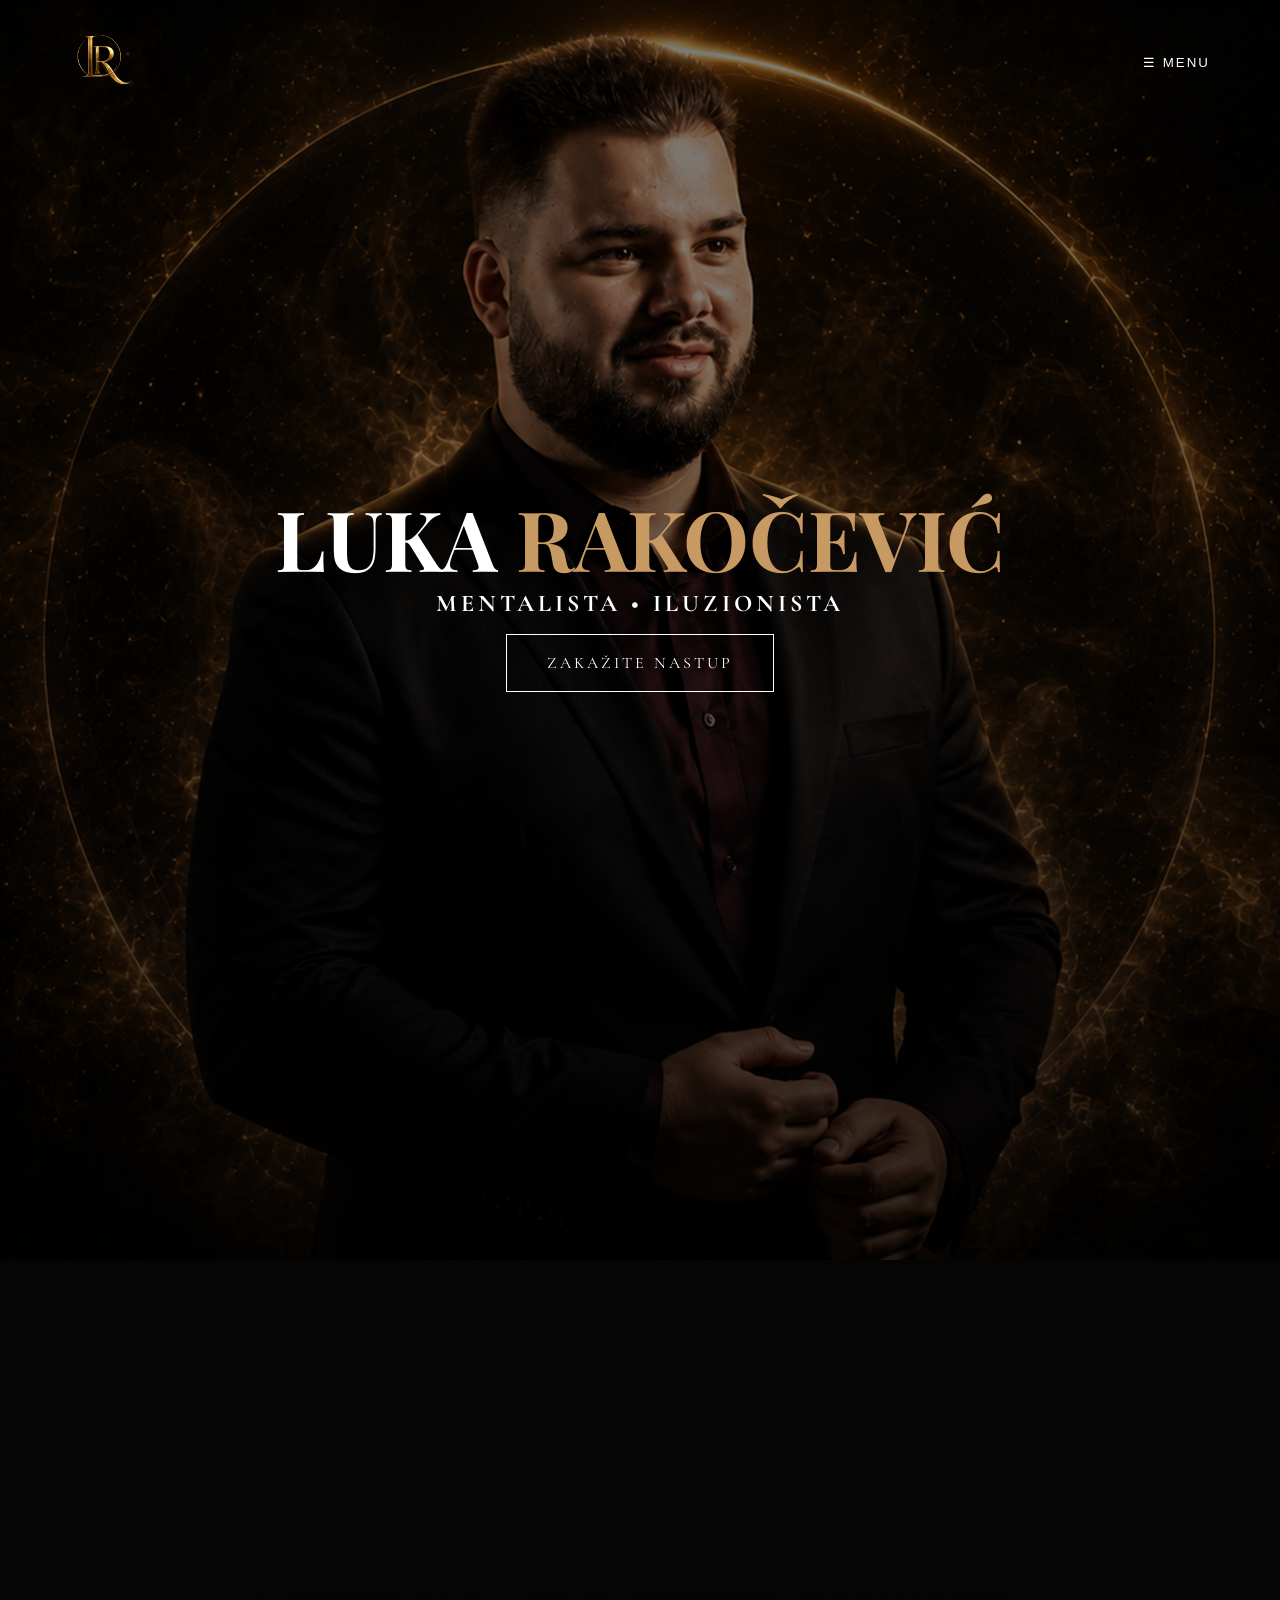
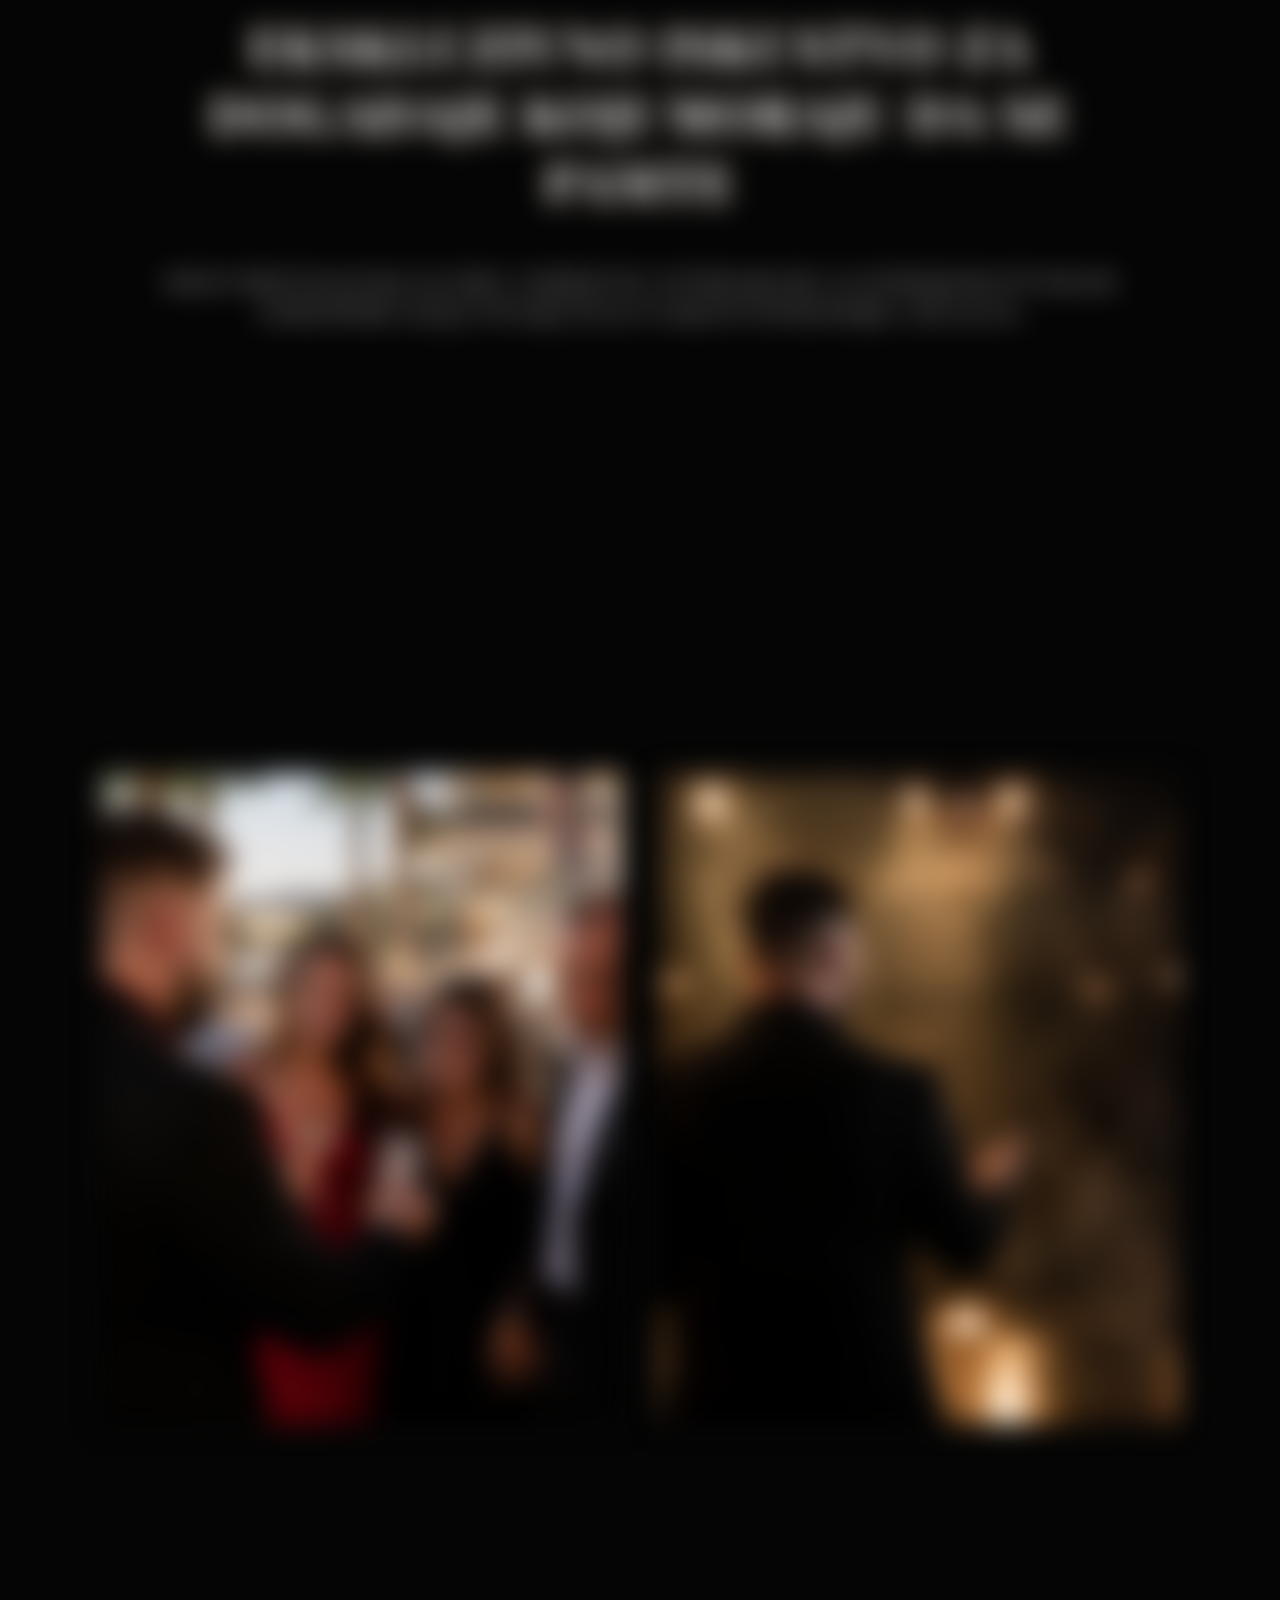
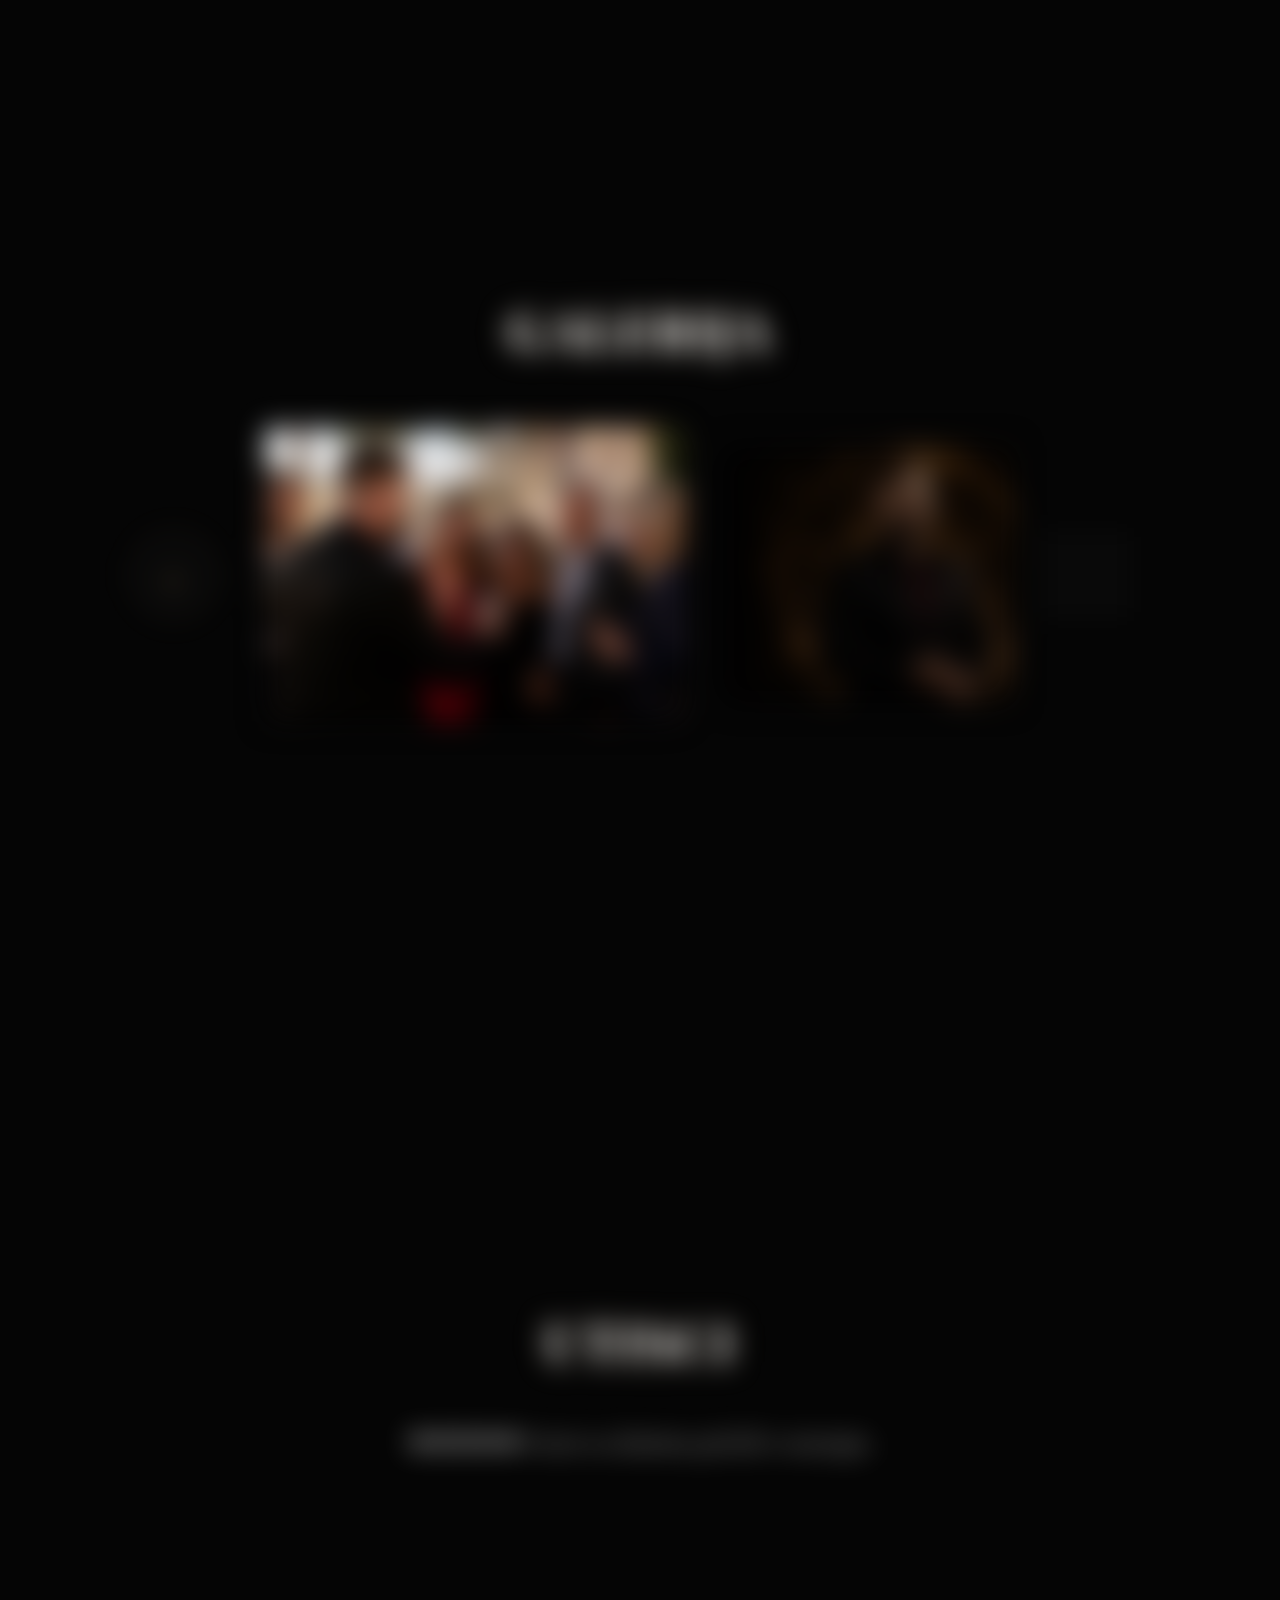
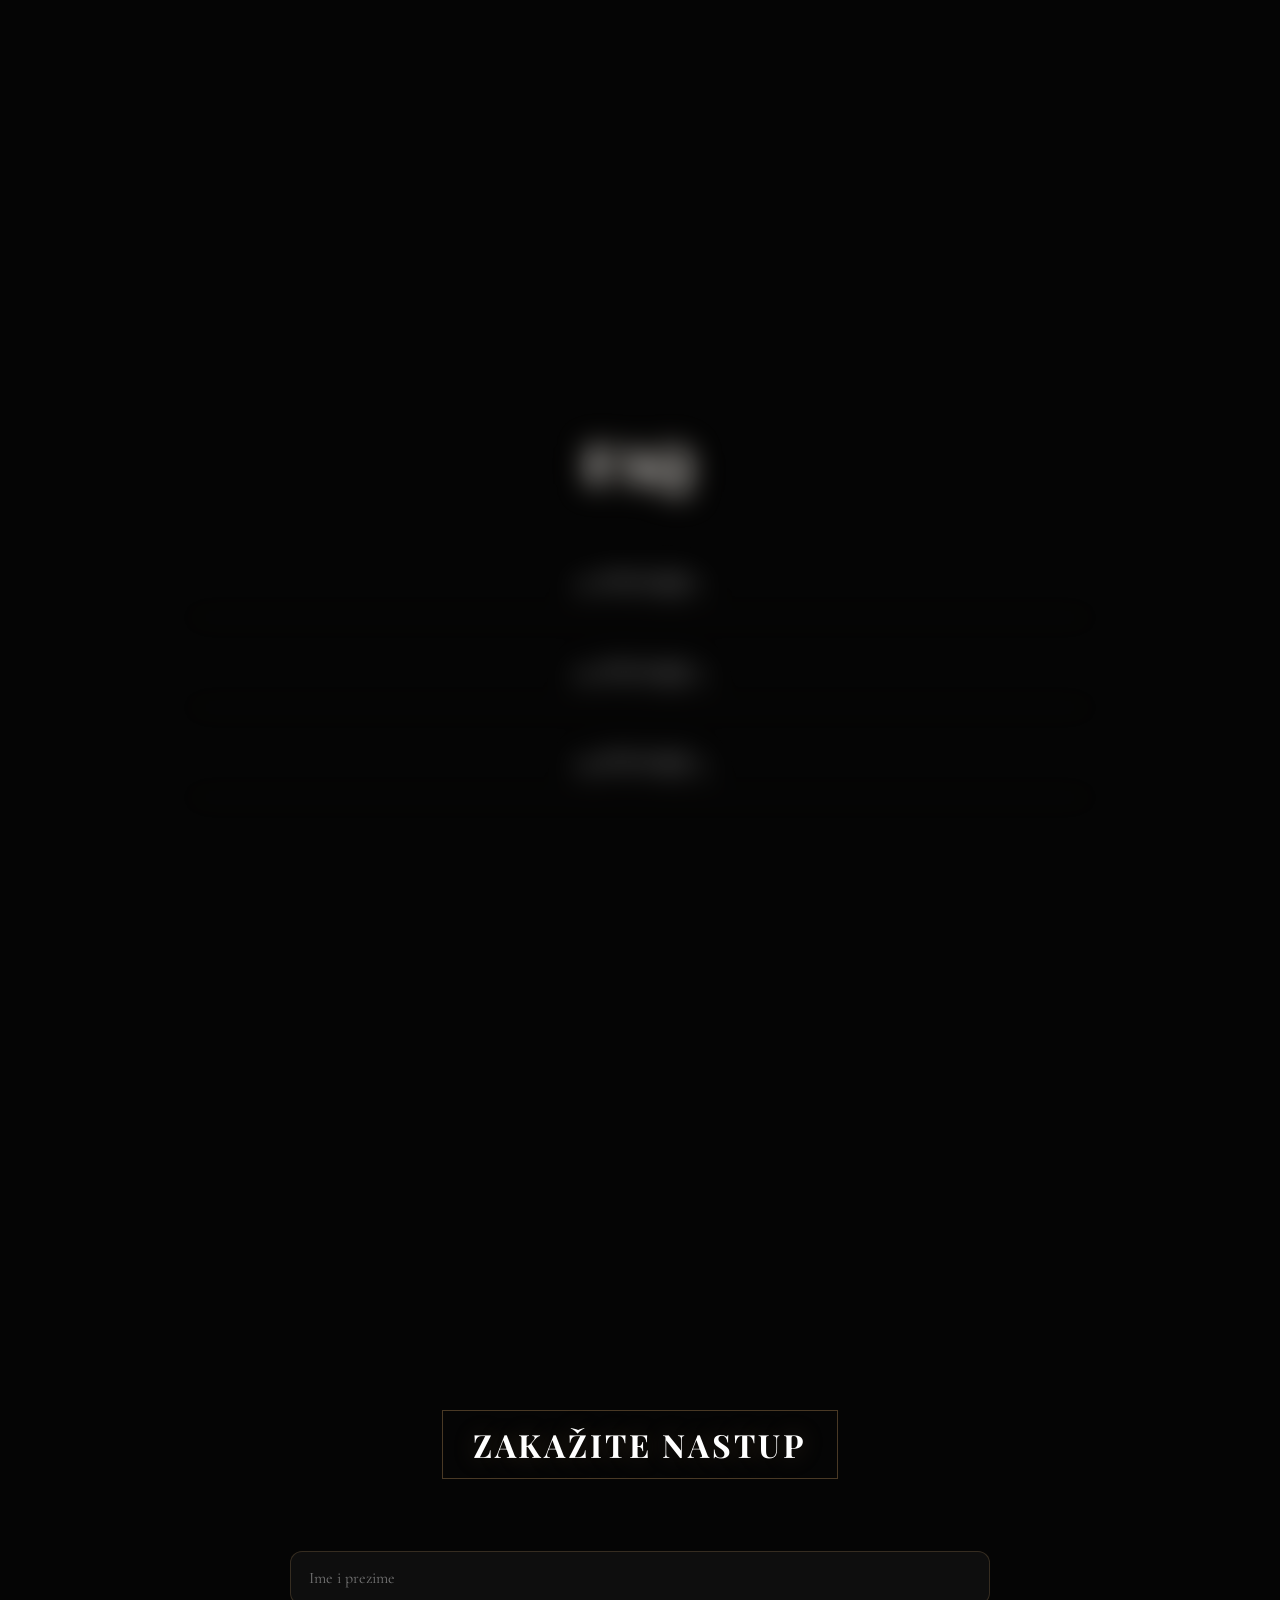
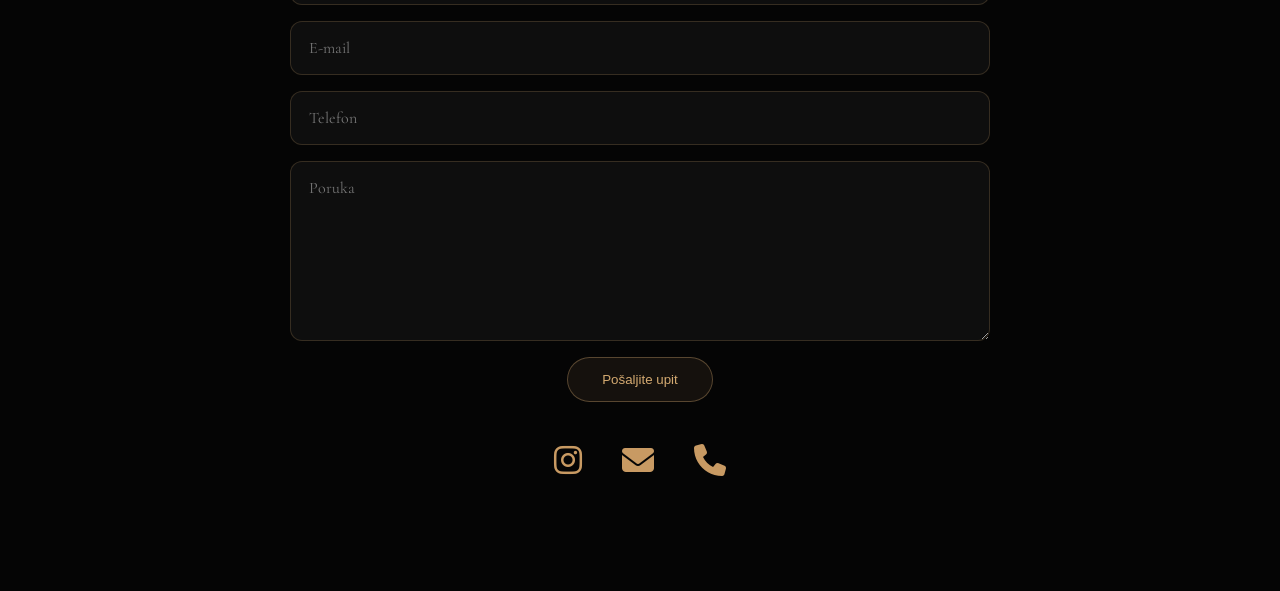
==== index.html @ 3b3e9d47 "Add files via upload" ====
<!DOCTYPE html><html lang="sr"><head><meta charset="UTF-8"><meta name="viewport" content="width=device-width,initial-scale=1">
<title>Luka Rakočević</title>
<link href="https://fonts.googleapis.com/css2?family=Playfair+Display:wght@500;700;800&family=Cormorant+Garamond:wght@400;500;600&display=swap" rel="stylesheet">
<link rel="stylesheet" href="https://cdnjs.cloudflare.com/ajax/libs/font-awesome/6.5.2/css/all.min.css">
<link rel="stylesheet" href="style.css"></head><body>
<div class="smoke-layer"></div><div class="cursor"></div><div id="progressBar"></div>
<header class="nav"><a class="logo" href="#hero"><img src="logo.png"></a><nav class="desktop"><a href="#hero">POČETNA</a><a href="#about">O MENI</a><a href="#formats">NASTUPI</a><a href="#gallery">GALERIJA</a><a href="#reviews">UTISCI</a><a href="#contact">KONTAKT</a></nav><button class="menu-toggle">☰ MENU</button></header><div class="menu-overlay"><a href="#hero">POČETNA</a><a href="#about">O MENI</a><a href="#formats">NASTUPI</a><a href="#gallery">GALERIJA</a><a href="#reviews">UTISCI</a><a href="#faq">FAQ</a><a href="#contact">KONTAKT</a></div>
<section class="hero" id="hero"><div class="overlay"></div><div class="hero-content"><h1>LUKA <span>RAKOČEVIĆ</span></h1><h2>MENTALISTA • ILUZIONISTA</h2><a class="cta" href="#contact">ZAKAŽITE NASTUP</a></div></section>
<section id="about" class="section reveal frame"><h3>EKSKLUZIVNO ISKUSTVO ZA DOGAĐAJE KOJI MORAJU DA SE PAMTE</h3><p>KROZ MENTALIZAM, ILUZIJU I DIREKTNU INTERAKCIJU SA PUBLIKOM STVARAM ATMOSFERU KOJA OSTAJE DUGO NAKON POSLEDNJEG APLAUZA.</p></section>
<section id="formats" class="formats">
<div class="flip-card reveal"><div class="flip-inner"><div class="front closeup"></div><div class="back">TEKST CLOSEUP</div></div></div>
<div class="flip-card reveal"><div class="flip-inner"><div class="front stage"></div><div class="back">TEKST STAGE</div></div></div>
</section>
<section id="gallery" class="section reveal frame"><h3>GALERIJA</h3>
<div class="gallery-shell">
<div class="gallery-arrow" id="galPrev">‹</div>
<div class="gallery-track">
<img src="gallery1.png">
<img src="gallery2.png">
<img src="gallery3.png">
</div>
<div class="gallery-arrow" id="galNext">›</div>
</div></section>
<div class="lightbox" id="lightbox"><img id="lightboxImg"></div><section id="reviews" class="section reveal frame"><h3>UTISCI</h3><div class="review">★★★★★ Gosti su danima pričali o nastupu.</div></section>
<section id="faq" class="section reveal"><h3>FAQ</h3><div class="faq-item"><div class="faq-q">01 PITANJE 1</div><div class="faq-a">ODGOVOR 1</div></div><div class="faq-item"><div class="faq-q">02 PITANJE 2</div><div class="faq-a">ODGOVOR 2</div></div><div class="faq-item"><div class="faq-q">03 PITANJE 3</div><div class="faq-a">ODGOVOR 3</div></div></section><footer id="contact" class="frame">
<h3>ZAKAŽITE NASTUP</h3>

<form class="booking-form" action="https://formsubmit.co/rakocevicl147@gmail.com" method="POST">
<input type="hidden" name="_subject" value="Novi upit sa sajta">
<input type="hidden" name="_captcha" value="false">

<input type="text" name="Ime" placeholder="Ime i prezime" required>
<input type="email" name="Email" placeholder="E-mail" required>
<input type="tel" name="Telefon" placeholder="Telefon">

<textarea name="Poruka" placeholder="Poruka" rows="6" required></textarea>

<button type="submit">Pošaljite upit</button>
</form>

<div class="socials">
<a target="_blank" href="https://www.instagram.com/rakocevic147/"><i class="fab fa-instagram"></i></a>
<a href="mailto:rakocevicl147@gmail.com?subject=Upit%20za%20nastup"><i class="fa-solid fa-envelope"></i></a>
<a id="phoneBtn"><i class="fa-solid fa-phone"></i></a>
</div>
<div id="phoneBox">+381 61 615 5594</div>
</footer>
<script src="script.js"></script></body></html>
---- style.css ----
:root{--bronze:#c89a63}*{box-sizing:border-box}html{scroll-behavior:smooth}body{margin:0;background:#050505;color:#fff;font-family:'Cormorant Garamond',serif;overflow-x:hidden}
.smoke-layer{position:fixed;inset:-10%;background:url(smoke.png) center/cover no-repeat;opacity:.22;z-index:-1;will-change:transform}
.cursor{width:18px;height:18px;border:1px solid var(--bronze);border-radius:50%;position:fixed;pointer-events:none;z-index:99999}
#progressBar{position:fixed;top:0;left:0;height:3px;width:0;background:linear-gradient(90deg,#c89a63,#fff)}
.nav{position:fixed;top:0;width:100%;padding:24px 5%;display:flex;justify-content:space-between;backdrop-filter:blur(14px)}
.logo img{height:72px}.desktop a{margin-left:32px;color:#fff;text-decoration:none}
.hero{height:100vh;background:url(hero.png) center/cover;display:flex;align-items:center;justify-content:center;text-align:center;position:relative}
.overlay{position:absolute;inset:0;background:linear-gradient(rgba(0,0,0,.4),rgba(0,0,0,.75))}
.hero-content{position:relative}.hero h1{font-family:'Playfair Display',serif;font-size:clamp(4rem,9vw,8rem)} .hero span{color:var(--bronze)}
.cta{display:inline-block;color:#fff;border:1px solid #fff;padding:18px 40px;text-decoration:none;letter-spacing:3px}.cta:hover{background:#fff;color:#000}
.frame{border:1px solid rgba(200,154,99,.25);margin:80px auto;max-width:1400px}
.section{padding:220px 10%;text-align:center} h3{font-family:'Playfair Display',serif;font-size:clamp(2rem,4vw,4rem);letter-spacing:3px} p,.review{font-size:1.6rem}
.formats{display:grid;grid-template-columns:1fr 1fr;gap:40px;padding:120px 8%}
.flip-card{height:650px;perspective:1500px}.flip-inner{position:relative;width:100%;height:100%;transition:transform 1s;transform-style:preserve-3d}.flip-card:hover .flip-inner{transform:rotateY(180deg)}
.front,.back{position:absolute;inset:0;backface-visibility:hidden}.closeup{background:url(closeup.png) center/cover}.stage{background:url(stage.png) center/cover}.back{display:flex;align-items:center;justify-content:center;background:#111;font-family:'Playfair Display';font-size:3rem;transform:rotateY(180deg)}
.socials{display:flex;justify-content:center;gap:40px}.socials a{font-size:2rem;color:var(--bronze);transition:.3s}.socials a:hover{color:#fff;transform:scale(1.15)}
.reveal{opacity:0;transform:translateY(140px);transition:2s cubic-bezier(.22,1,.36,1)}.visible{opacity:1;transform:none}
footer{text-align:center;padding:180px 20px}#phoneBox{display:none;margin-top:20px}
@media(max-width:900px){.formats{grid-template-columns:1fr}}

.nav{z-index:10000;position:fixed!important}
.desktop{display:flex!important;gap:28px;align-items:center}
.logo{display:block!important}
.smoke-layer{inset:-20%!important;height:160%!important;opacity:.28!important}
.flip-card:hover{transform:scale(1.03)}
.back{font-size:1.6rem!important;letter-spacing:2px}
footer h3{font-size:2rem!important;border:1px solid rgba(200,154,99,.35);display:inline-block;padding:12px 30px}
footer{padding:120px 20px 60px 20px!important}
.desktop a:hover{color:#c89a63}


/* V10 cinematic pass */
.cursor{display:none!important;}
body::before{
content:'';position:fixed;inset:0;pointer-events:none;z-index:-1;
background:radial-gradient(circle at 50% 20%, rgba(200,154,99,.10), transparent 40%);
}
.nav{
background:rgba(0,0,0,.15);
transition:.4s ease;
z-index:10000;
}
.nav:hover{background:rgba(0,0,0,.35);}
.desktop a{position:relative;letter-spacing:2px}
.desktop a:after{
content:'';position:absolute;left:50%;bottom:-6px;width:0;height:1px;
background:#c89a63;transition:.35s ease;transform:translateX(-50%);
}
.desktop a:hover:after{width:100%;}
.smoke-layer{
inset:-30%!important;
width:160%!important;
height:160%!important;
opacity:.14!important;
filter:blur(2px);
}
.hero{
overflow:hidden;
}
.hero:before{
content:'';
position:absolute;
inset:0;
background:radial-gradient(circle,transparent 30%,rgba(0,0,0,.35) 100%);
}
.hero-content{animation:floatHero 8s ease-in-out infinite;}
@keyframes floatHero{
50%{transform:translateY(-8px);}
}
.frame{
border:none!important;
}
.section{
padding:280px 10%!important;
}
h3{
text-shadow:0 0 25px rgba(200,154,99,.25);
}
.reveal{
filter:blur(18px);
}
.visible{
filter:blur(0);
}
.flip-card{
transition:.45s ease;
}
.flip-card:hover{
transform:scale(1.05);
}
.back{
font-size:1.4rem!important;
padding:40px;
text-align:center;
}
footer{
border-top:1px solid rgba(200,154,99,.18);
}

.nav{background:transparent!important}
.nav.scrolled{padding:12px 5%!important}
.nav.scrolled .logo img{height:58px!important}
.menu-toggle{background:none;border:0;color:#fff;cursor:pointer;letter-spacing:2px}
.desktop{display:none!important}
.menu-overlay{position:fixed;inset:0;background:rgba(0,0,0,.95);backdrop-filter:blur(10px);display:flex;flex-direction:column;justify-content:center;align-items:center;gap:24px;opacity:0;pointer-events:none;transition:.5s;z-index:9999}
.menu-overlay.open{opacity:1;pointer-events:auto}
.menu-overlay a{color:#fff;text-decoration:none;font-size:2rem}
.faq-item{max-width:900px;margin:20px auto;border-bottom:1px solid rgba(200,154,99,.2);padding:20px}
.faq-q{cursor:pointer;font-size:1.5rem}
.faq-a{max-height:0;overflow:hidden;transition:.4s ease;opacity:.7}
.faq-item.open .faq-a{max-height:120px;padding-top:15px}
footer{margin-top:120px;padding-bottom:20px!important}


/* Final Luxury Pass */
.hero{min-height:140vh!important}
.section{padding-top:220px!important;padding-bottom:220px!important}
.reveal{
opacity:0;
transform:translateY(70px) scale(.97);
filter:blur(14px);
transition:all 1.4s cubic-bezier(.22,1,.36,1);
}
.reveal.visible{
opacity:1;
transform:translateY(0) scale(1);
filter:blur(0);
}
.smoke-layer{
opacity:.18!important;
inset:-25%!important;
width:150%!important;
height:150%!important;
}
body::before{
content:'';
position:fixed;
inset:0;
pointer-events:none;
background:
radial-gradient(circle at 50% 20%, rgba(200,154,99,.08), transparent 40%),
radial-gradient(circle at 20% 70%, rgba(200,154,99,.05), transparent 35%);
z-index:-1;
}
.flip-card:hover{
transform:scale(1.06);
filter:drop-shadow(0 0 25px rgba(200,154,99,.22));
}
footer{
padding-top:140px!important;
padding-bottom:50px!important;
}


/* Hero refinement pass */
.hero-content{
display:flex;
flex-direction:column;
align-items:center;
justify-content:center;
text-align:center;
transform:translateY(-4vh);
}
.hero-content h1{
font-size:clamp(3.2rem,7vw,5.2rem)!important;
margin:0!important;
line-height:1.0!important;
}
.hero-content h2{
margin:10px 0 0 0!important;
letter-spacing:4px!important;
}
.hero-content .cta{
margin-top:16px!important;
}


/* FINAL POLISH */
.logo img{transition:transform .35s ease,height .35s ease}
.logo:hover img{transform:scale(1.08)}
.hero-content{animation:floatHero 12s ease-in-out infinite!important}
@keyframes floatHero{50%{transform:translateY(-4px)}}

#gallery.frame{max-width:100%!important;border:none!important;padding:0 2vw}
.gallery-shell{display:flex;align-items:center;gap:20px}
.gallery-track{display:flex;gap:24px;overflow-x:auto;scroll-behavior:smooth;scrollbar-width:none}
.gallery-track::-webkit-scrollbar{display:none}
.gallery-track img{
width:34vw;height:24vw;object-fit:cover;border-radius:14px;
transition:.4s ease;cursor:pointer;
}
.gallery-track img:hover{transform:scale(1.03)}
.gallery-arrow{
background:rgba(255,255,255,.04);
border:1px solid rgba(200,154,99,.35);
color:#c89a63;font-size:42px;padding:12px 18px;border-radius:999px;
cursor:pointer;transition:.3s ease;
}
.gallery-arrow:hover{transform:scale(1.08);color:#fff;box-shadow:0 0 25px rgba(200,154,99,.35)}
.lightbox{position:fixed;inset:0;background:rgba(0,0,0,.92);display:none;align-items:center;justify-content:center;z-index:20000}
.lightbox.open{display:flex}
.lightbox img{max-width:90vw;max-height:90vh}
footer{padding:220px 20px 20px!important}

/* FINAL ELEGANT PASS */
.nav{
background:transparent!important;
backdrop-filter:none!important;
transition:all .35s ease;
}
.nav.scrolled{
padding:12px 5%!important;
background:transparent!important;
}
.logo img{
transition:transform .35s ease,height .35s ease;
}
.logo:hover img{
transform:scale(1.06);
}
.hero-content{
animation:heroFloat 8s ease-in-out infinite;
}
@keyframes heroFloat{
50%{transform:translateY(-3px);}
}

.gallery-nav{
width:88px;height:88px;
border:1px solid rgba(255,255,255,.18);
border-radius:50%;
background:rgba(255,255,255,.03);
backdrop-filter:blur(4px);
display:flex;align-items:center;justify-content:center;
font-size:54px;
color:#d5aa73;
transition:.35s ease;
}
.gallery-nav:hover{
transform:scale(1.08);
border-color:rgba(213,170,115,.65);
box-shadow:0 0 30px rgba(213,170,115,.25);
}

footer{
padding-top:260px!important;
padding-bottom:30px!important;
}


/* GALLERY LUXURY FINAL */
.gallery-shell{
display:grid!important;
grid-template-columns:110px 1fr 110px;
align-items:center;
width:100%;
max-width:100%;
gap:18px;
}
.gallery-track{
overflow:hidden!important;
display:flex;
align-items:center;
}
.gallery-track img{
width:32vw!important;
min-width:32vw!important;
height:22vw!important;
border-radius:18px;
opacity:.82;
transform:scale(.92);
transition:all .45s ease;
}
.gallery-track img:hover{
opacity:1;
transform:scale(.96);
}
.gallery-arrow{
width:92px;
height:92px;
padding:0!important;
display:flex;
align-items:center;
justify-content:center;
border-radius:50%;
font-size:58px!important;
font-weight:200;
background:rgba(255,255,255,.02)!important;
border:1px solid rgba(220,180,120,.28)!important;
backdrop-filter:blur(8px);
box-shadow:inset 0 0 20px rgba(255,255,255,.02);
}
.gallery-arrow:hover{
transform:scale(1.06)!important;
border-color:rgba(220,180,120,.7)!important;
box-shadow:0 0 40px rgba(220,180,120,.22)!important;
}


/* Gallery final tuning */
.gallery-arrow,.gallery-nav{
display:flex!important;
align-items:center!important;
justify-content:center!important;
line-height:1!important;
background:rgba(255,255,255,.02)!important;
border:1px solid rgba(212,170,113,.22)!important;
backdrop-filter:blur(3px)!important;
}

.gallery-track img{
transition:transform .45s ease, opacity .45s ease, filter .45s ease!important;
opacity:.82;
filter:brightness(.82);
}

.gallery-track img.active-center{
opacity:1!important;
filter:brightness(1)!important;
transform:scale(1.04)!important;
}


/* REAL GALLERY FIX */
.gallery-shell{
display:flex;
align-items:center;
justify-content:center;
gap:28px;
width:100%;
}

.gallery-track{
display:flex;
gap:28px;
overflow-x:auto;
scroll-behavior:smooth;
scrollbar-width:none;
width:100%;
padding:20px 0;
}
.gallery-track::-webkit-scrollbar{display:none;}

.gallery-track img{
width:32vw;
min-width:32vw;
height:22vw;
object-fit:cover;
border-radius:16px;
opacity:.72;
filter:brightness(.75);
transition:all .45s ease;
}

.gallery-track img.active-center{
opacity:1;
filter:brightness(1);
transform:scale(1.05);
}

.gallery-arrow{
width:92px;
height:92px;
flex:0 0 92px;
display:flex;
align-items:center;
justify-content:center;
border-radius:50%;
background:rgba(255,255,255,.02);
border:1px solid rgba(200,154,99,.20);
backdrop-filter:blur(4px);
color:#c89a63;
font-size:52px;
cursor:pointer;
transition:.35s ease;
user-select:none;
}

.gallery-arrow:hover{
transform:scale(1.08);
border-color:rgba(200,154,99,.45);
box-shadow:0 0 24px rgba(200,154,99,.18);
}

.lightbox{
position:fixed;
inset:0;
background:rgba(0,0,0,.92);
display:none;
align-items:center;
justify-content:center;
z-index:99999;
}
.lightbox.open{display:flex;}
.lightbox img{max-width:90vw;max-height:90vh;}


.booking-form{
max-width:700px;
margin:40px auto;
display:flex;
flex-direction:column;
gap:16px;
}

.booking-form input,
.booking-form textarea{
width:100%;
padding:16px 18px;
background:rgba(255,255,255,.04);
border:1px solid rgba(212,170,113,.20);
border-radius:12px;
color:white;
font:inherit;
}

.booking-form textarea{
min-height:180px;
resize:vertical;
}

.booking-form button{
align-self:center;
padding:14px 34px;
border-radius:999px;
border:1px solid rgba(212,170,113,.35);
background:rgba(212,170,113,.08);
color:#d4aa71;
cursor:pointer;
transition:.3s;
}

.booking-form button:hover{
transform:translateY(-2px);
box-shadow:0 0 20px rgba(212,170,113,.2);
}
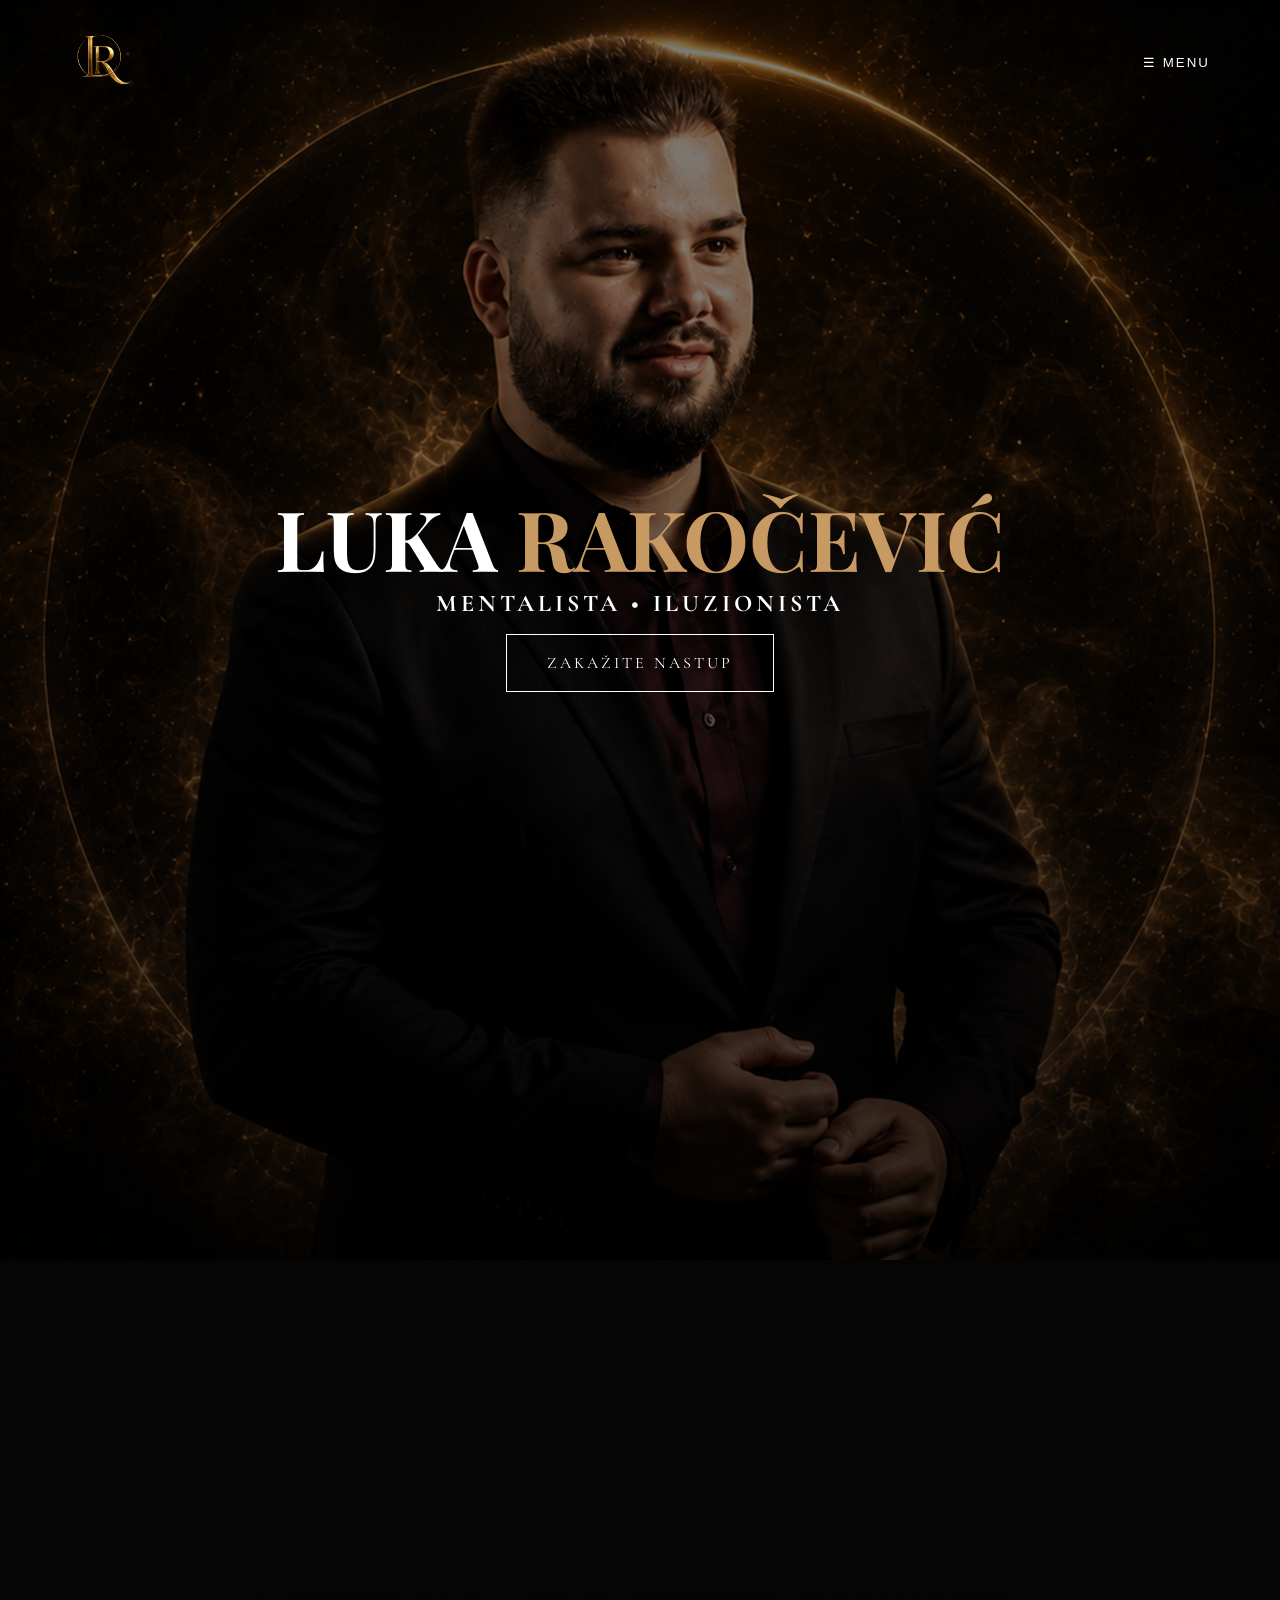
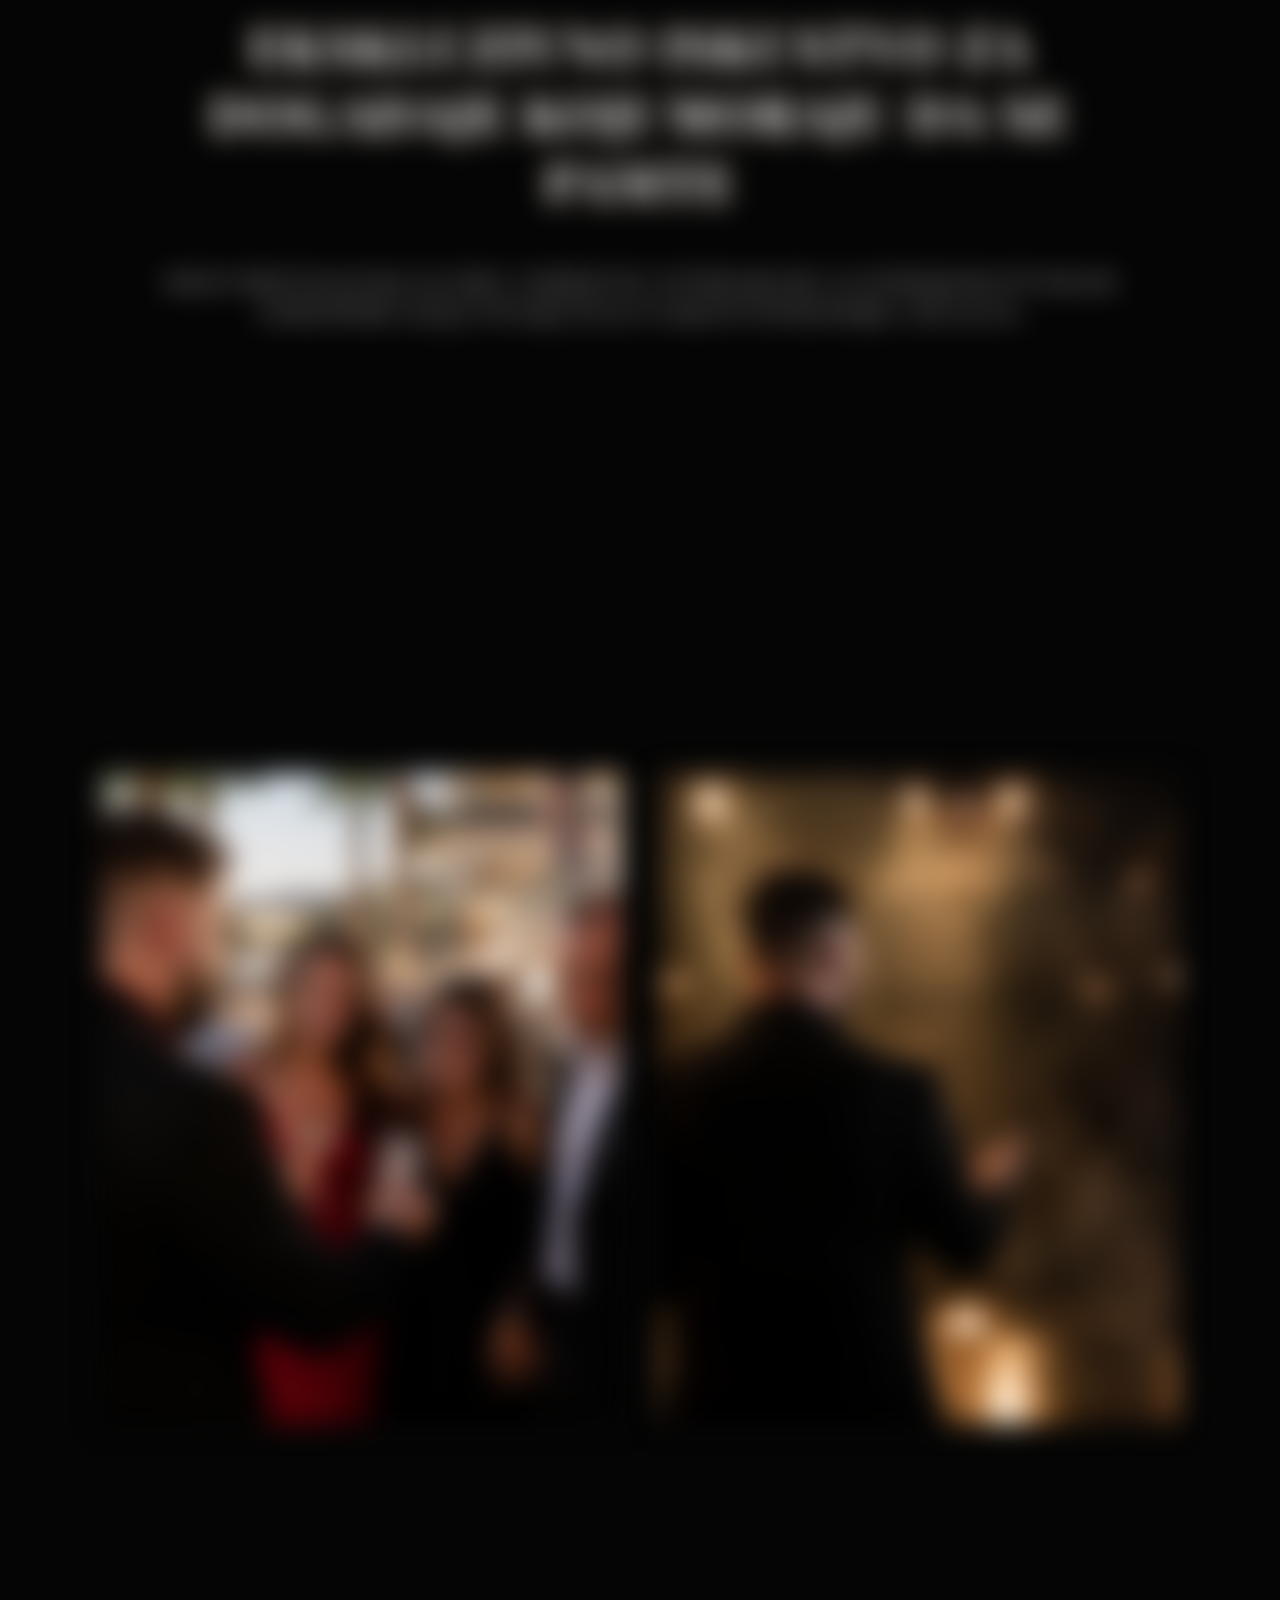
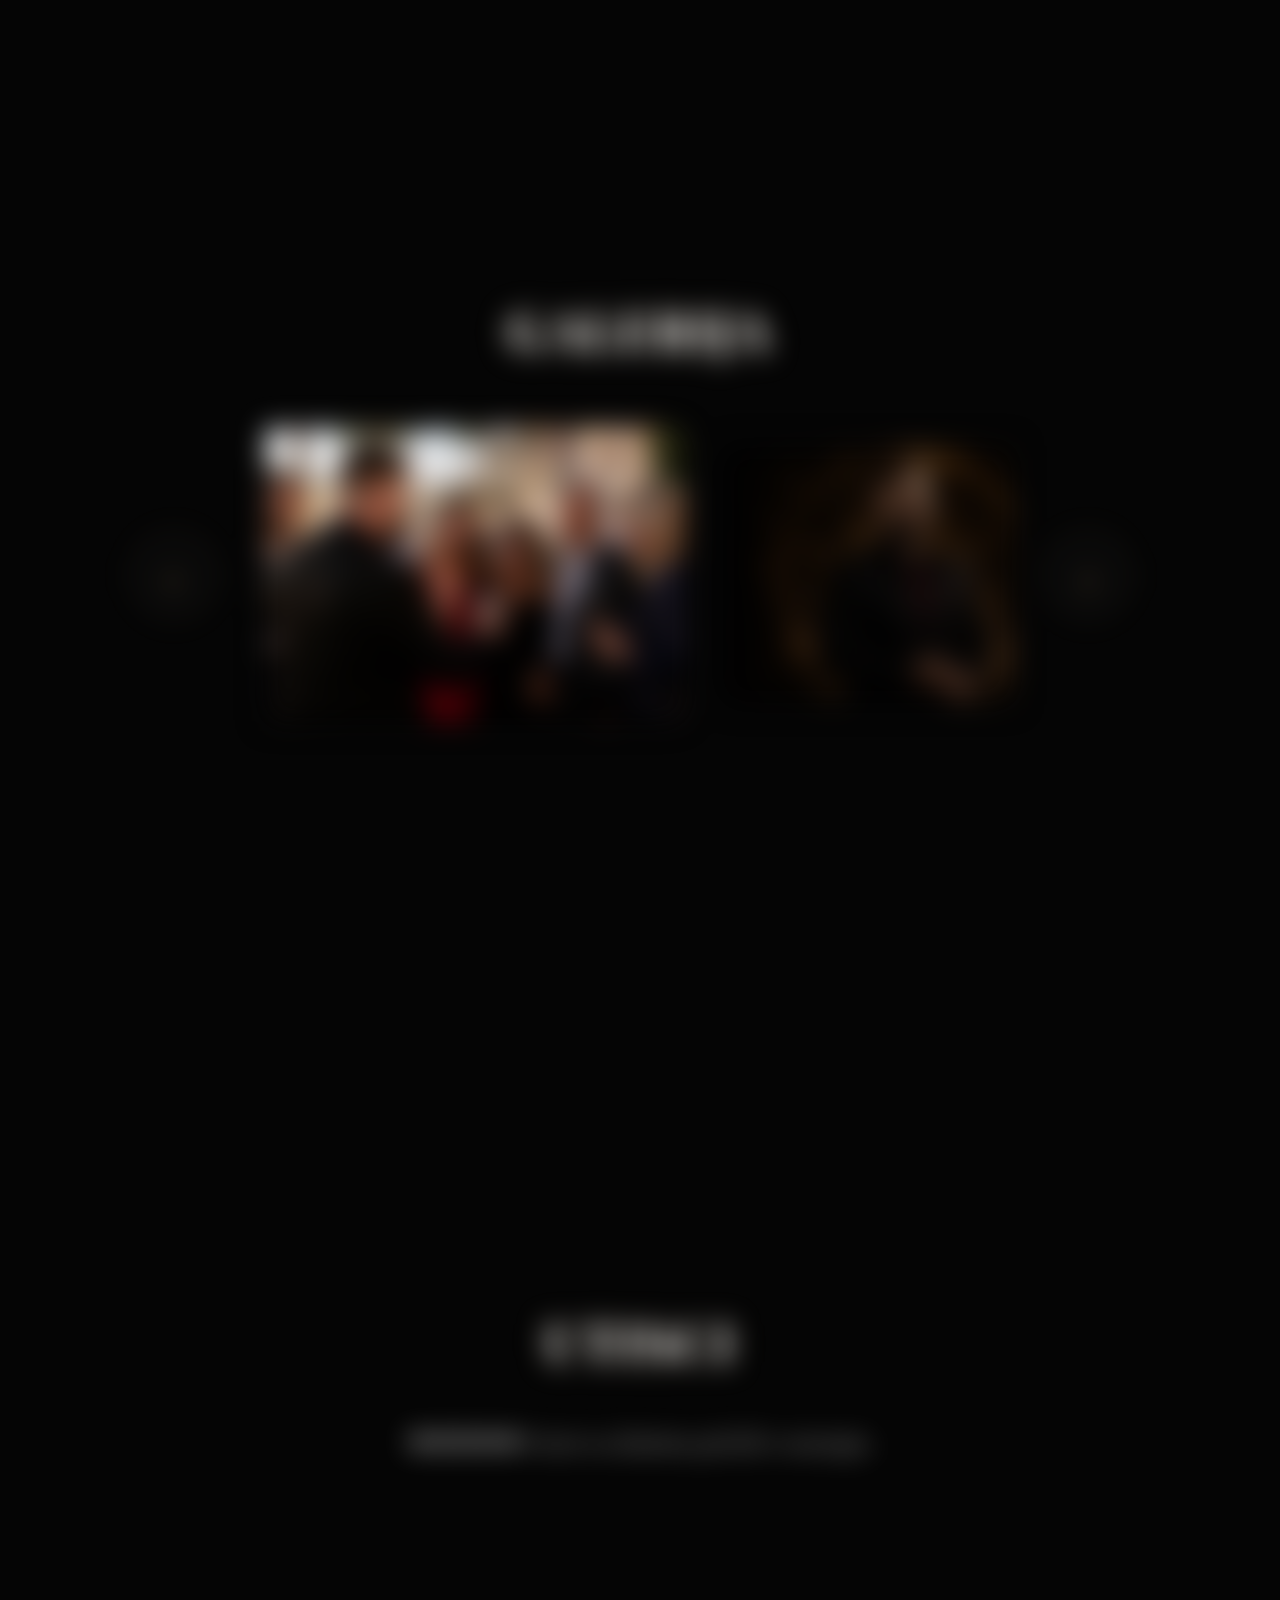
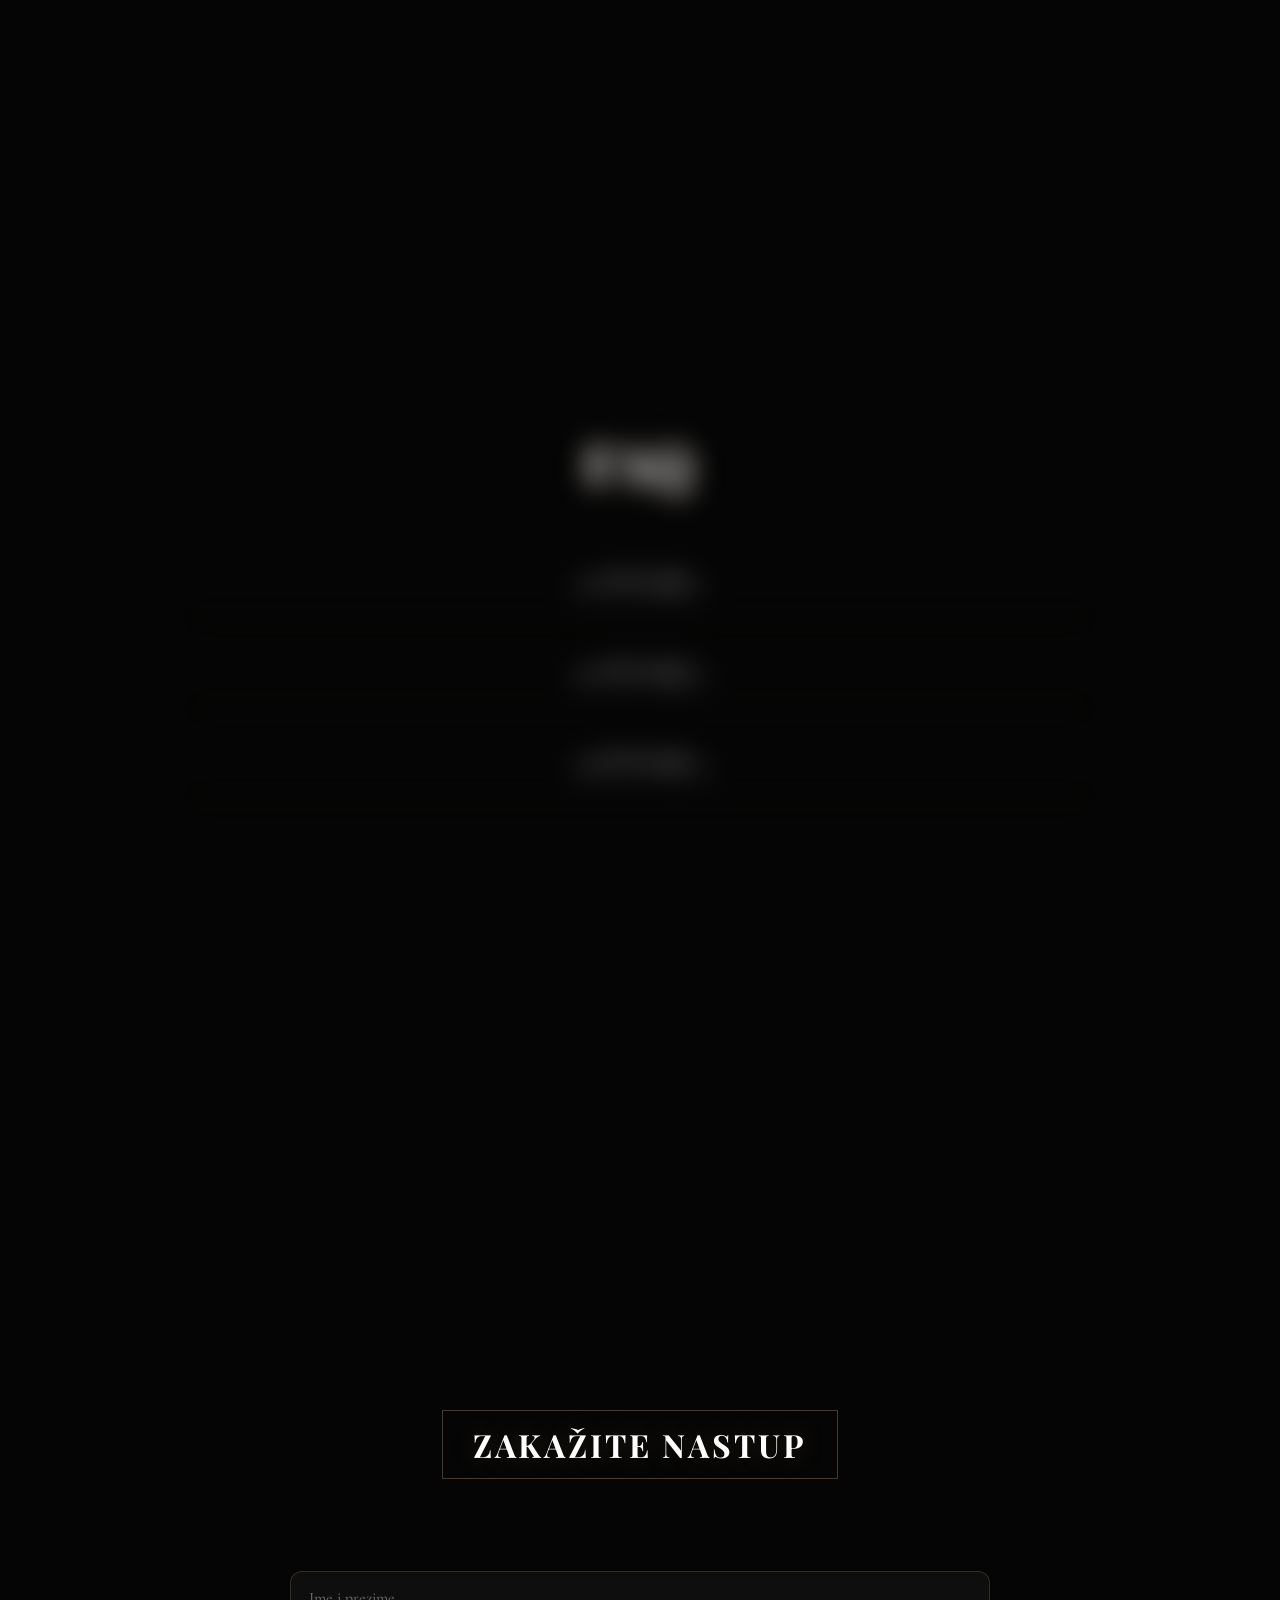
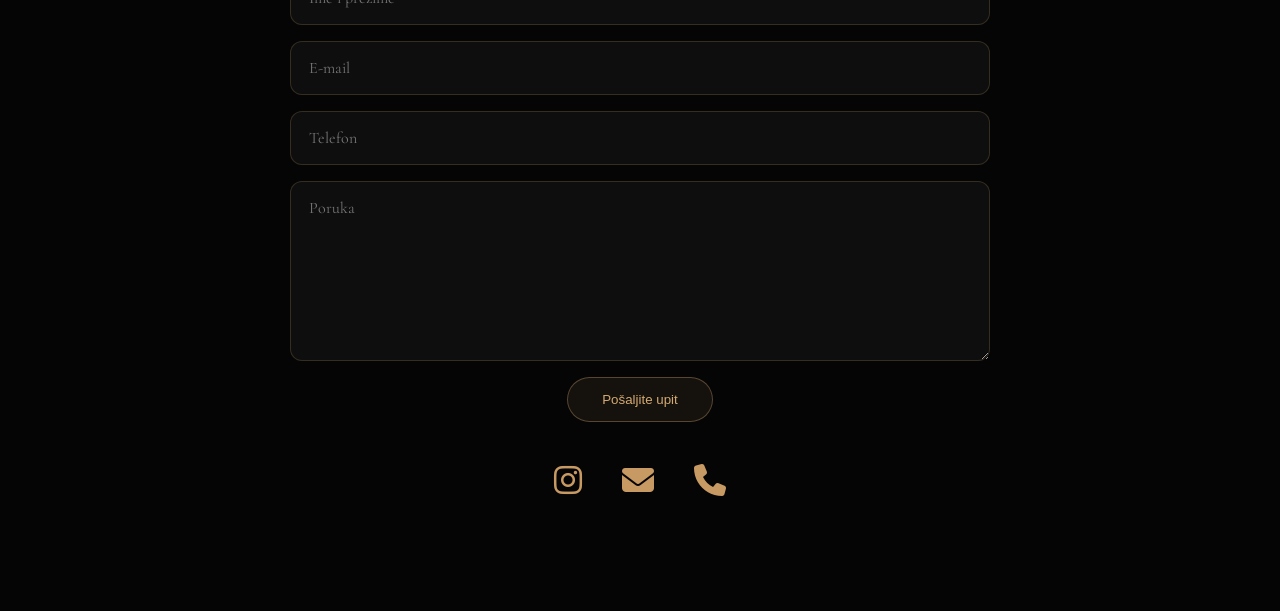
==== commit 144034d6: "Add files via upload" ====
--- a/index.html
+++ b/index.html
@@ -25,7 +25,7 @@
 <section id="faq" class="section reveal"><h3>FAQ</h3><div class="faq-item"><div class="faq-q">01 PITANJE 1</div><div class="faq-a">ODGOVOR 1</div></div><div class="faq-item"><div class="faq-q">02 PITANJE 2</div><div class="faq-a">ODGOVOR 2</div></div><div class="faq-item"><div class="faq-q">03 PITANJE 3</div><div class="faq-a">ODGOVOR 3</div></div></section><footer id="contact" class="frame">
 <h3>ZAKAŽITE NASTUP</h3>
 
-<form class="booking-form" action="https://formsubmit.co/rakocevicl147@gmail.com" method="POST">
+<div id="formStatus" class="form-status">✓ Upit uspešno poslat</div><form id="bookingForm" class="booking-form" action="https://formsubmit.co/rakocevicl147@gmail.com" method="POST">
 <input type="hidden" name="_subject" value="Novi upit sa sajta">
 <input type="hidden" name="_captcha" value="false">
 
--- a/style.css
+++ b/style.css
@@ -435,3 +435,14 @@
 transform:translateY(-2px);
 box-shadow:0 0 20px rgba(212,170,113,.2);
 }
+
+.form-status{
+opacity:0;
+text-align:center;
+color:#d4aa71;
+margin:0 auto 18px;
+text-shadow:0 0 12px rgba(212,170,113,.35);
+transition:opacity .4s ease;
+pointer-events:none;
+}
+.form-status.show{opacity:1;}
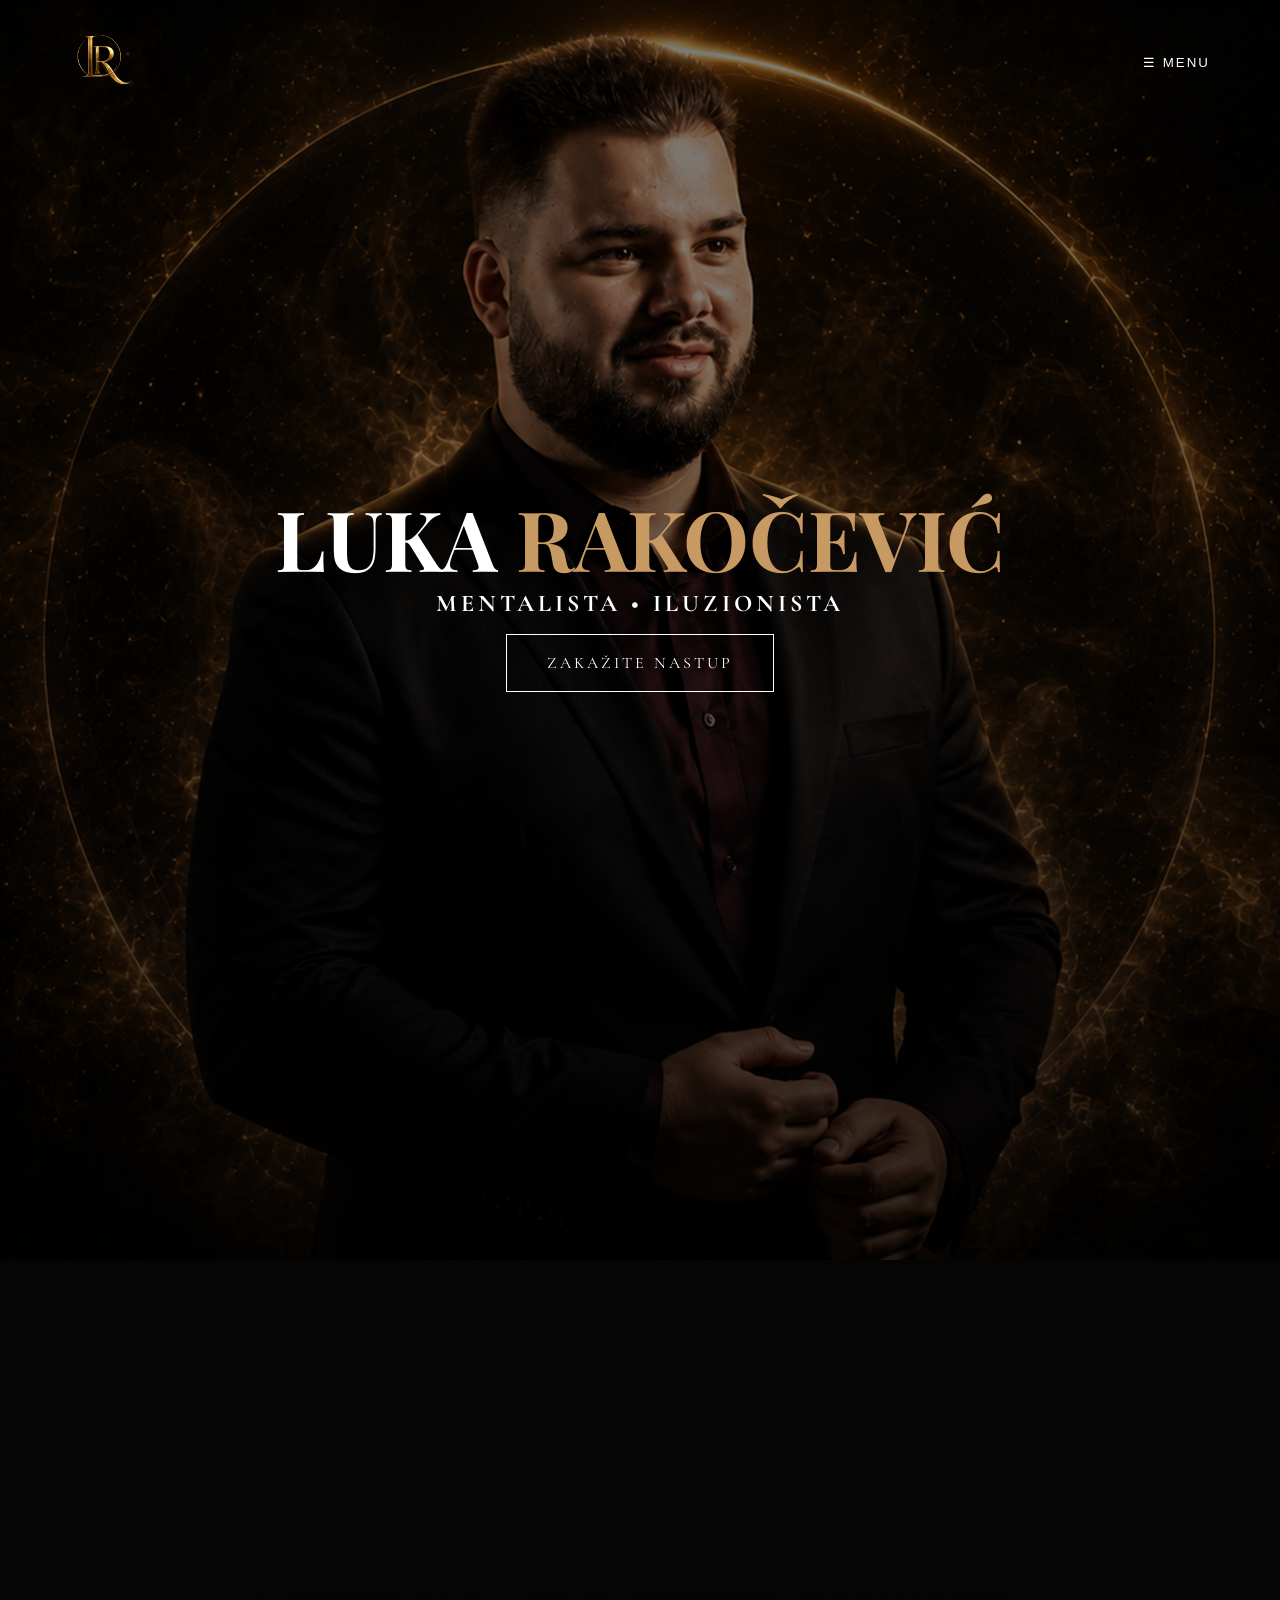
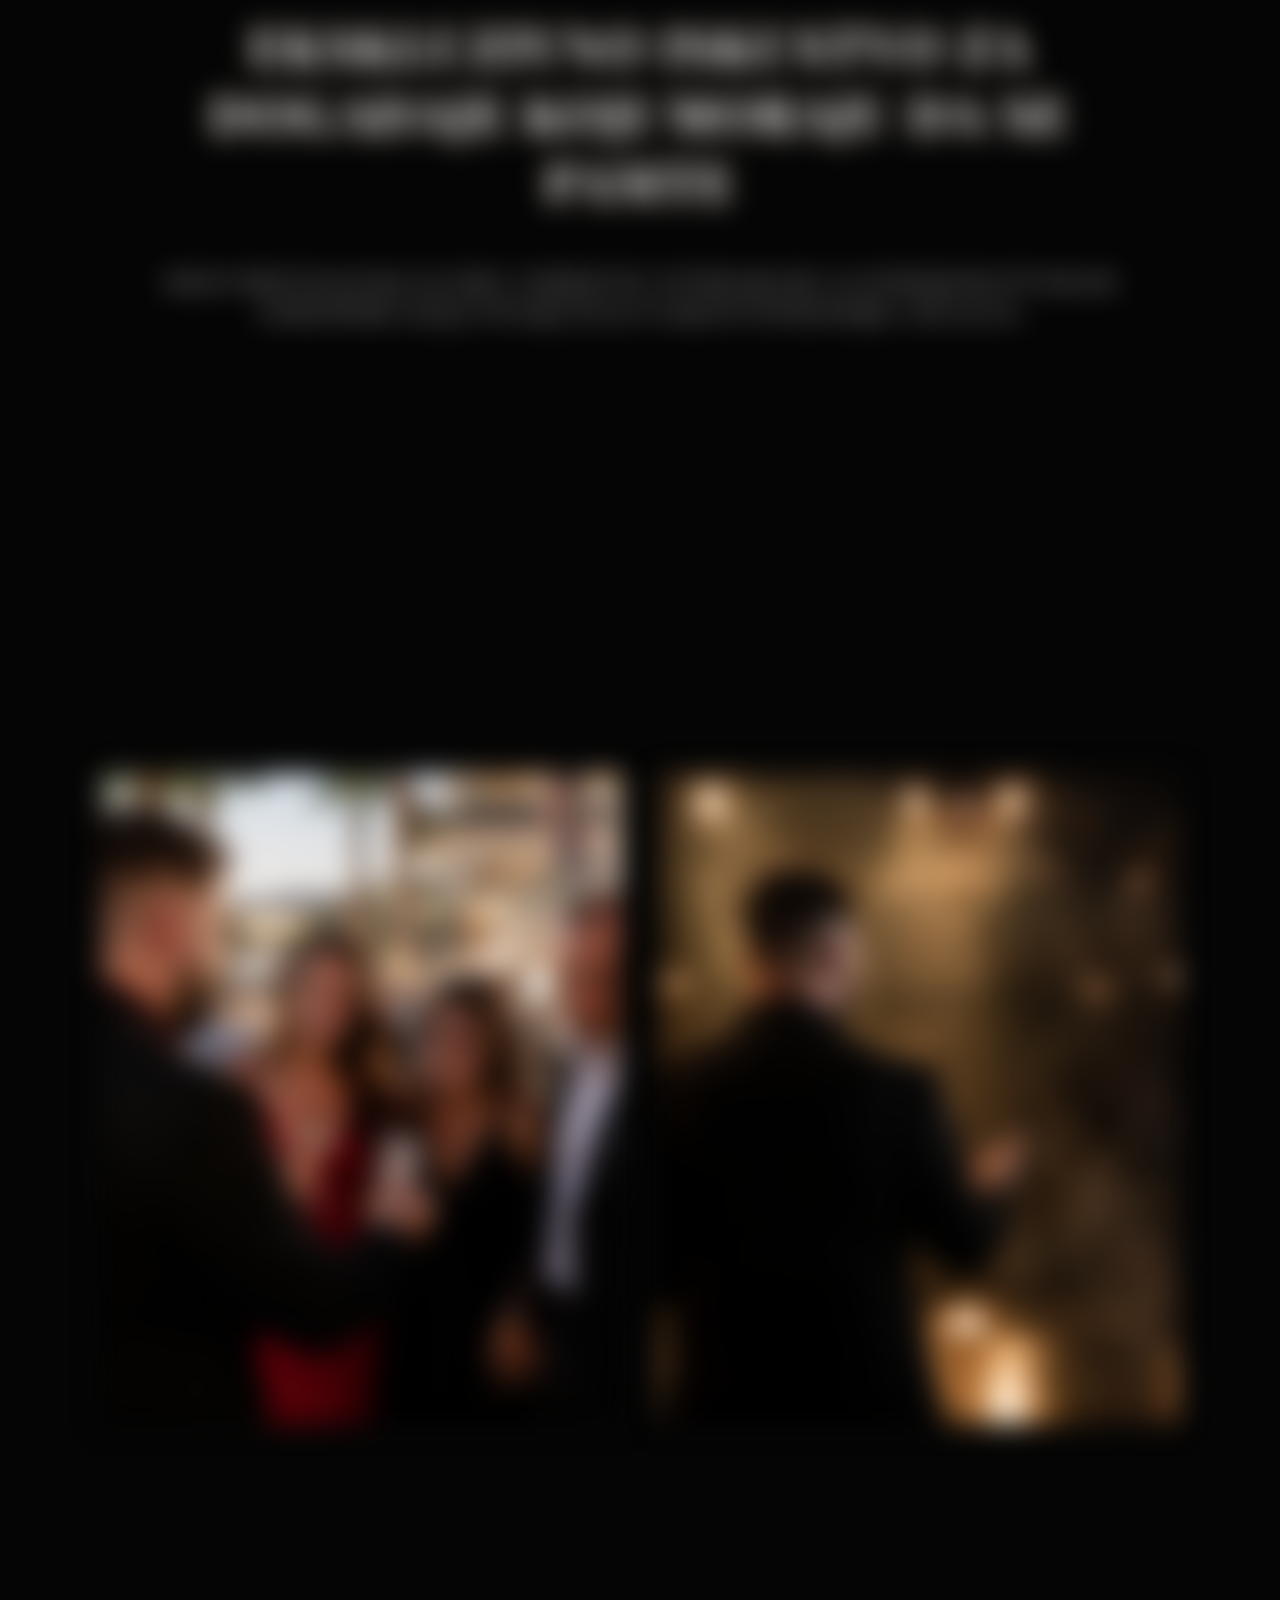
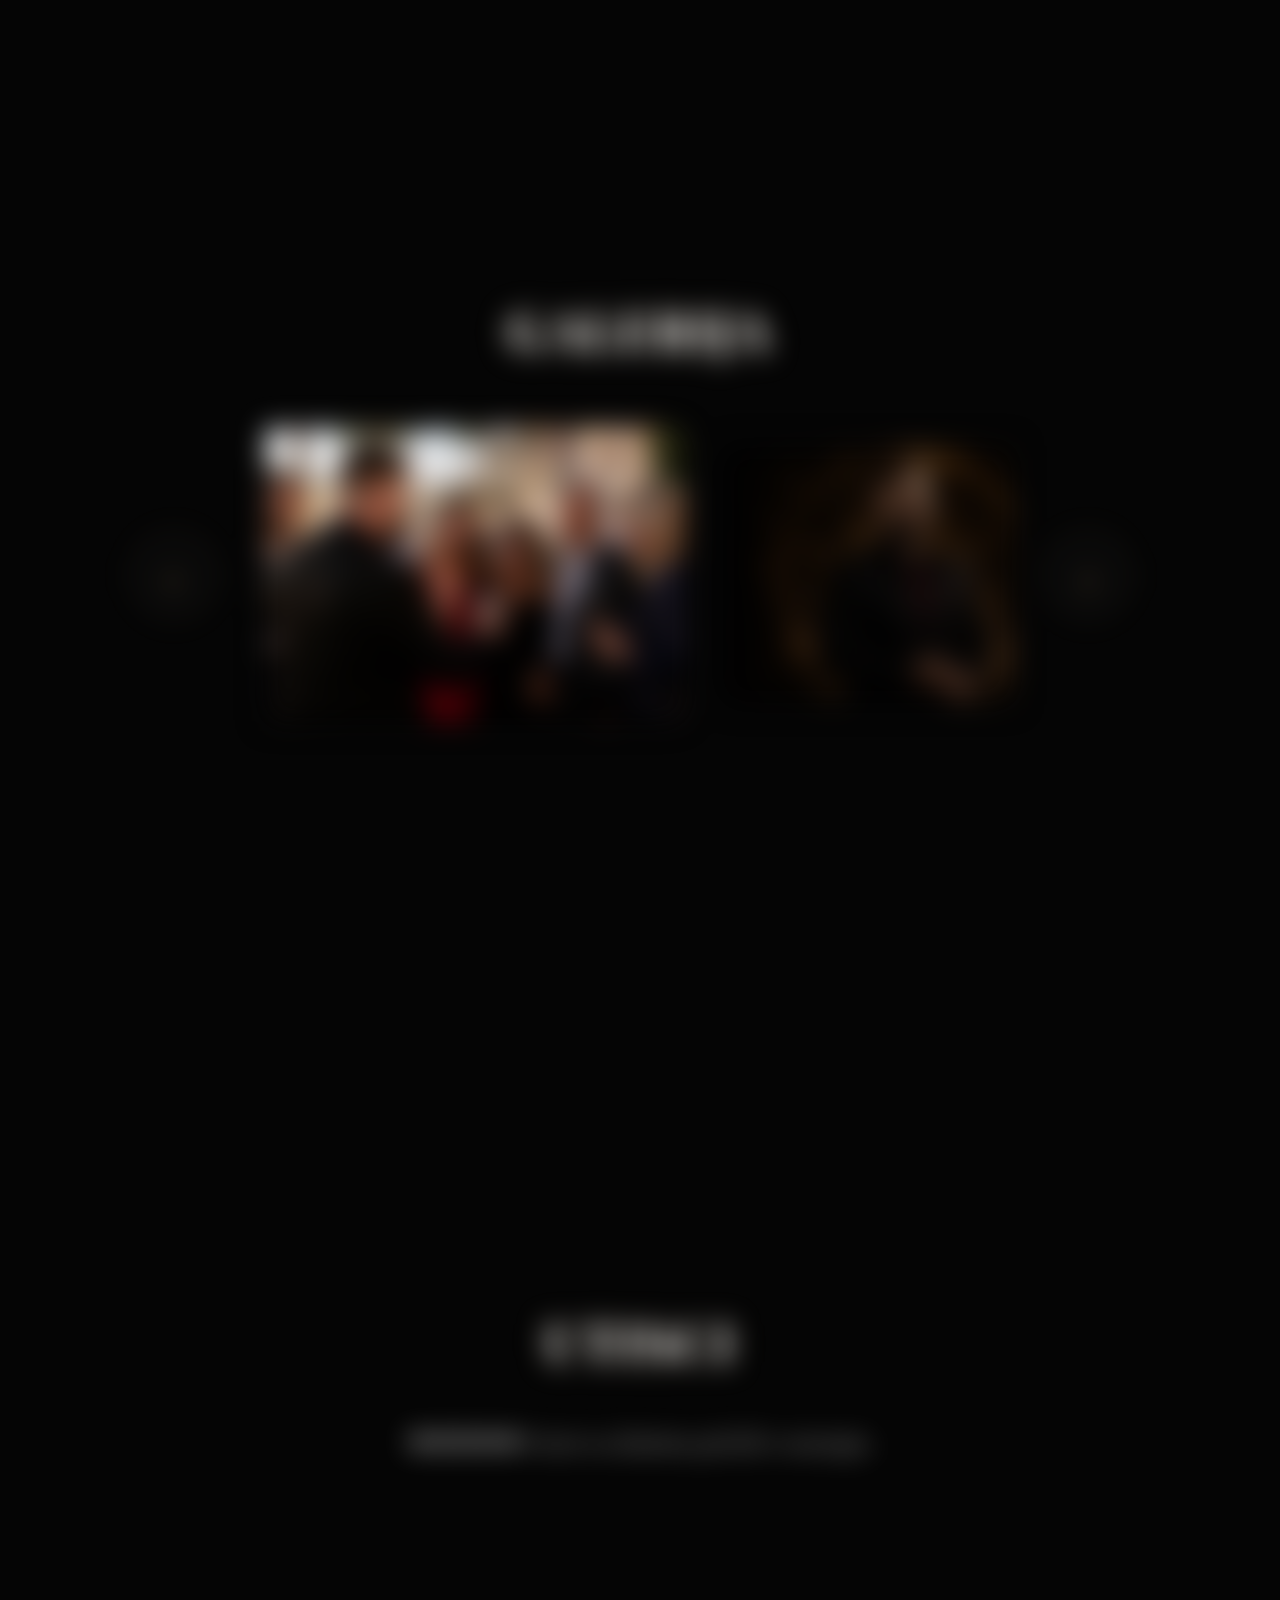
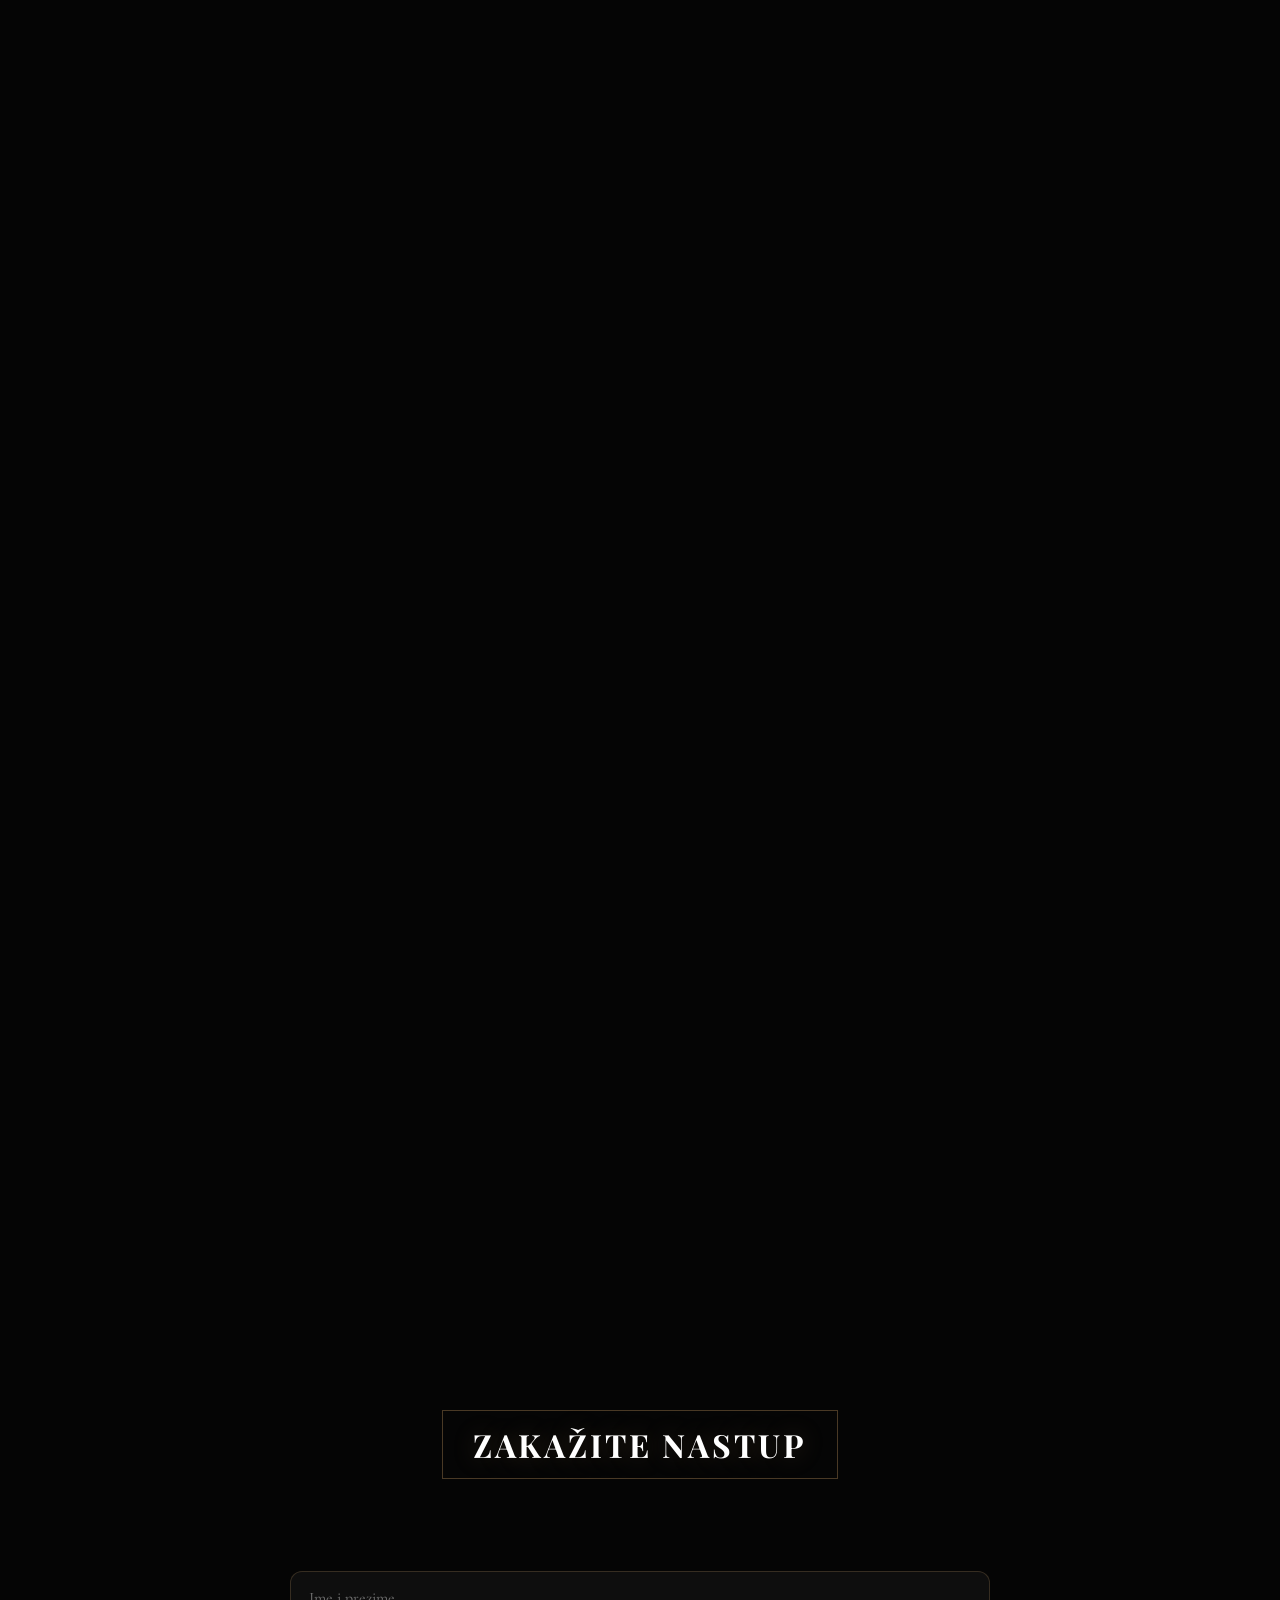
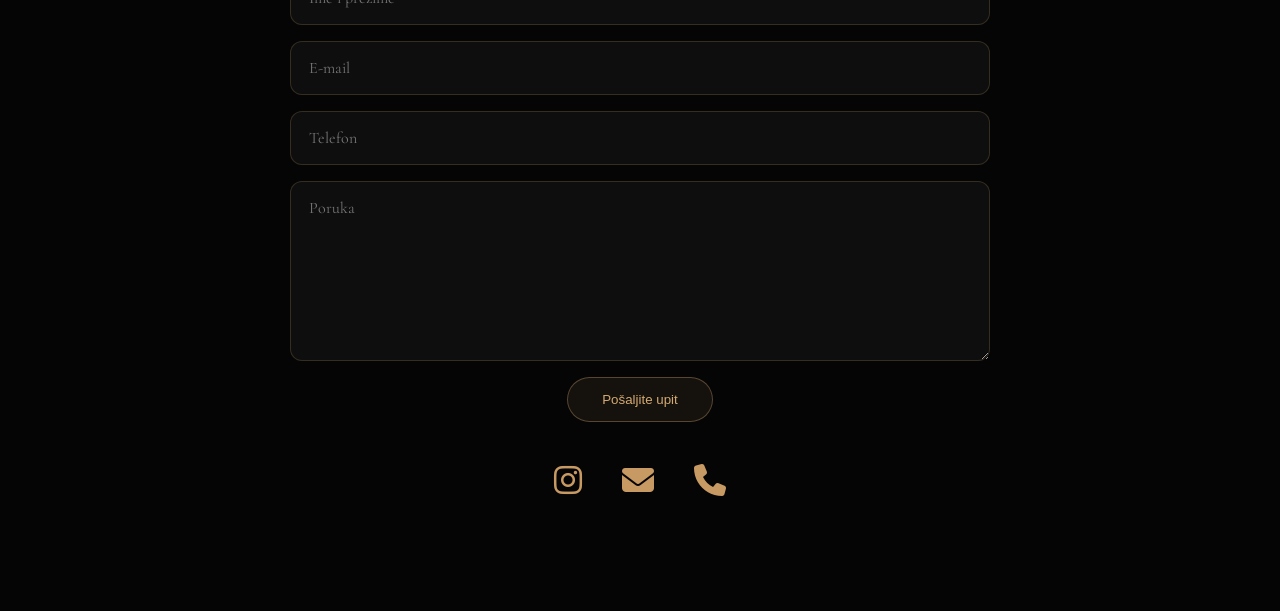
==== commit 289599aa: "Add files via upload" ====
--- a/index.html
+++ b/index.html
@@ -40,9 +40,9 @@
 
 <div class="socials">
 <a target="_blank" href="https://www.instagram.com/rakocevic147/"><i class="fab fa-instagram"></i></a>
-<a href="mailto:rakocevicl147@gmail.com?subject=Upit%20za%20nastup"><i class="fa-solid fa-envelope"></i></a>
+<a id="emailBtn"><i class="fa-solid fa-envelope"></i></a>
 <a id="phoneBtn"><i class="fa-solid fa-phone"></i></a>
 </div>
-<div id="phoneBox">+381 61 615 5594</div>
+<div id="emailBox">rakocevicl147@gmail.com</div><div id="phoneBox">+381 61 615 5594</div>
 </footer>
 <script src="script.js"></script></body></html>
--- a/style.css
+++ b/style.css
@@ -446,3 +446,6 @@
 pointer-events:none;
 }
 .form-status.show{opacity:1;}
+
+#emailBox{display:none;opacity:0;transition:.3s ease;margin-top:12px}
+#emailBox.show{display:block;opacity:1}
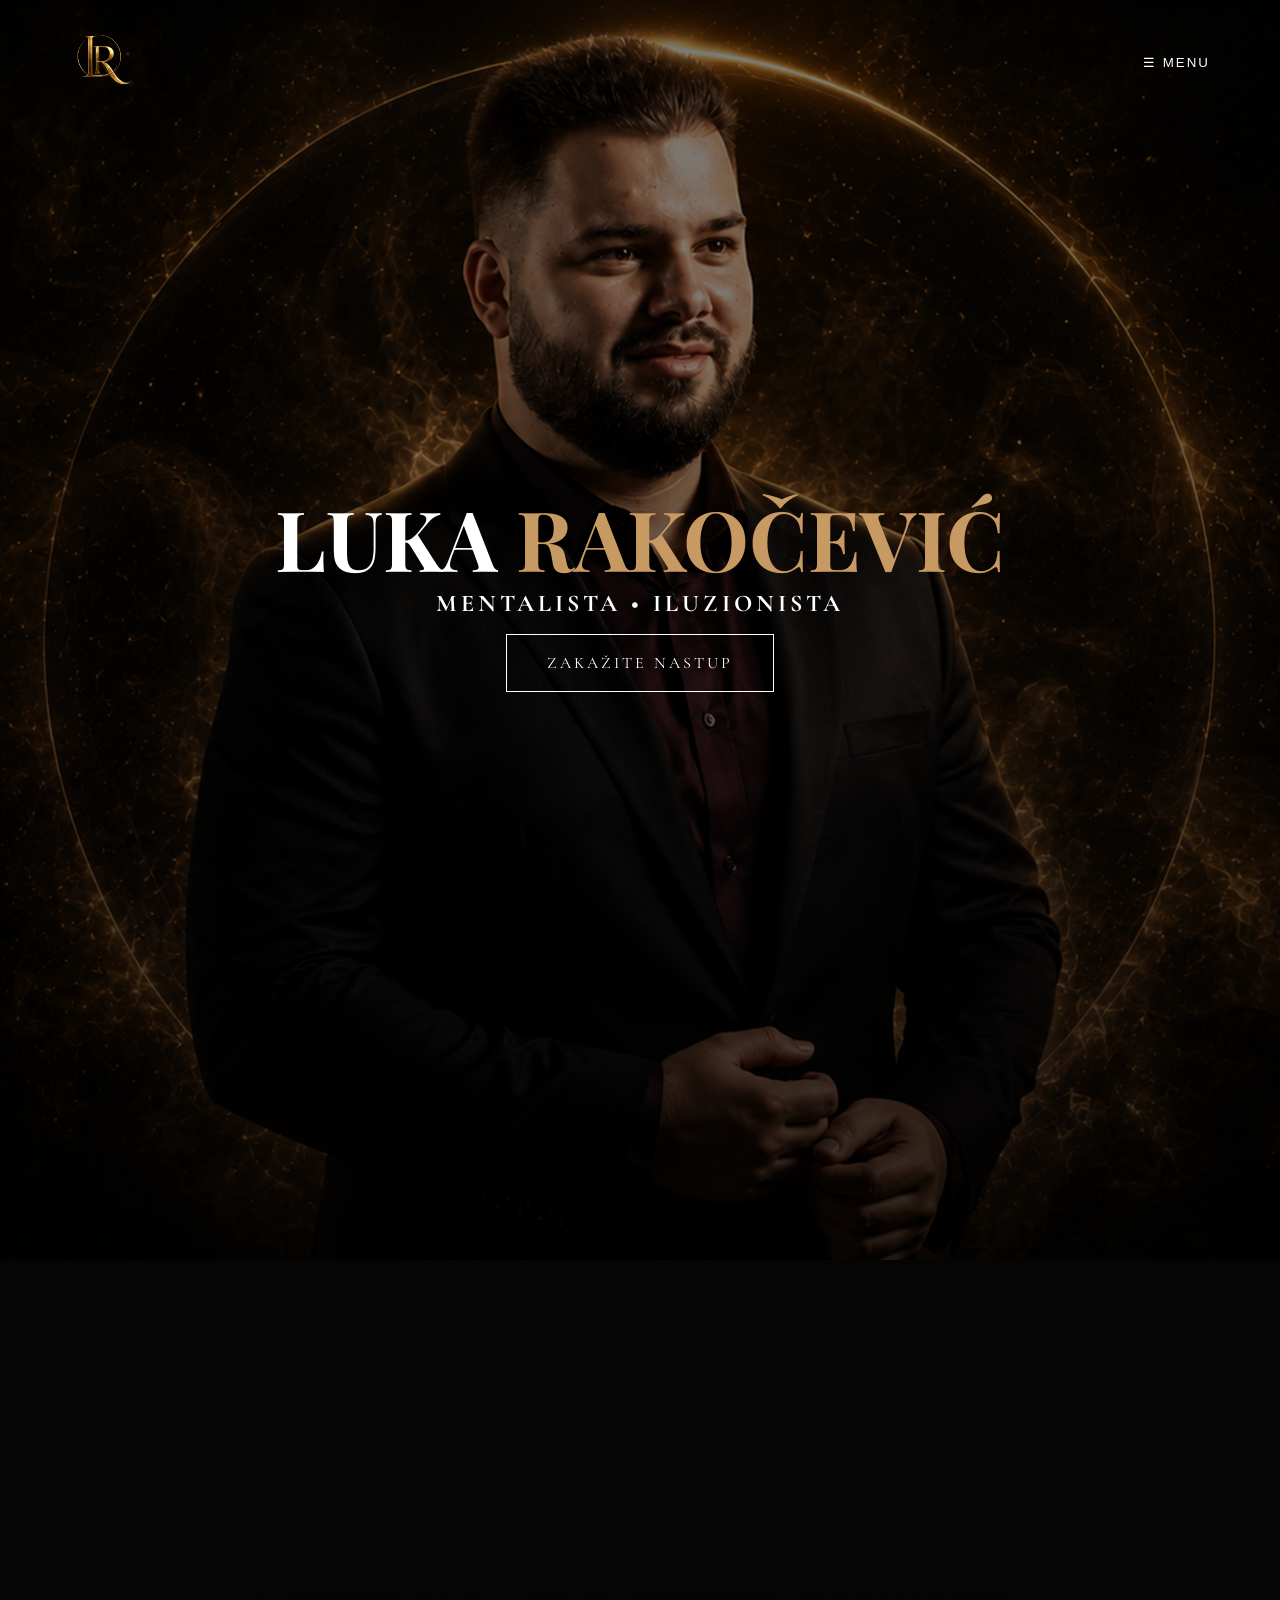
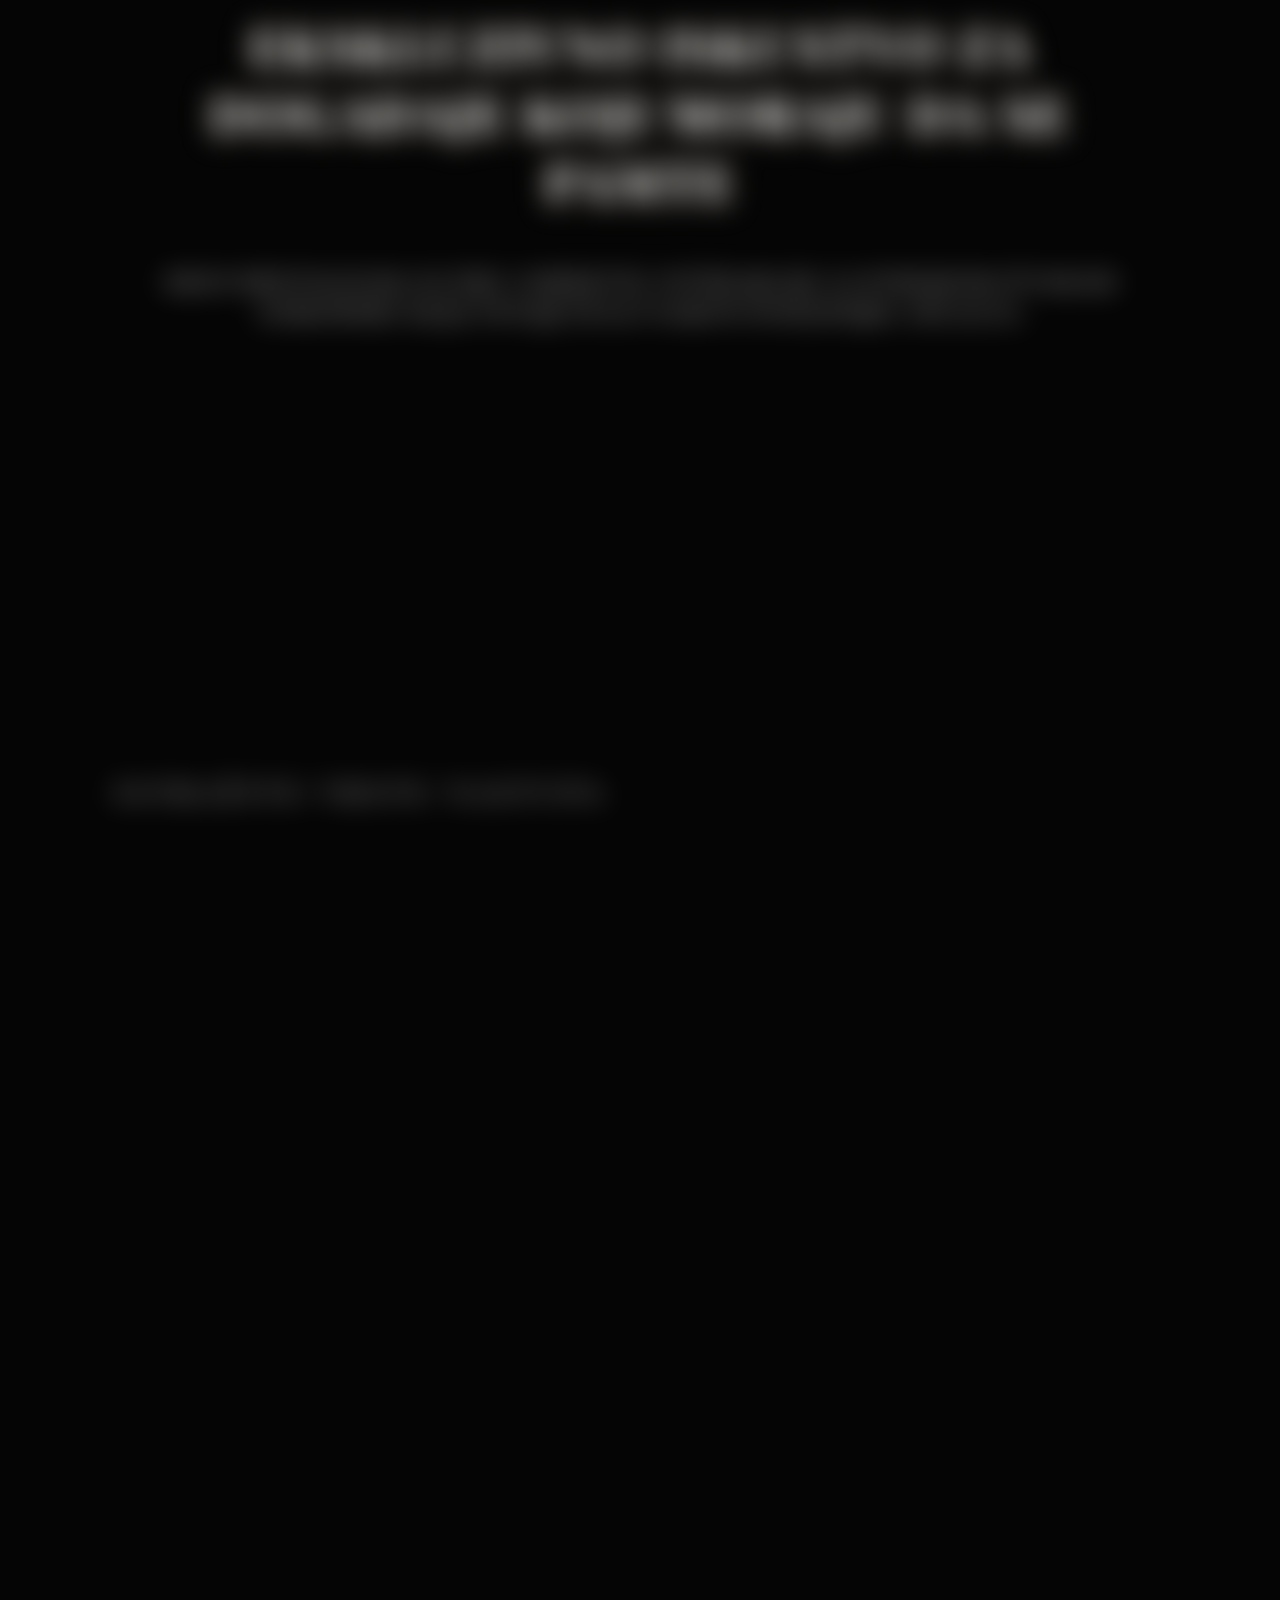
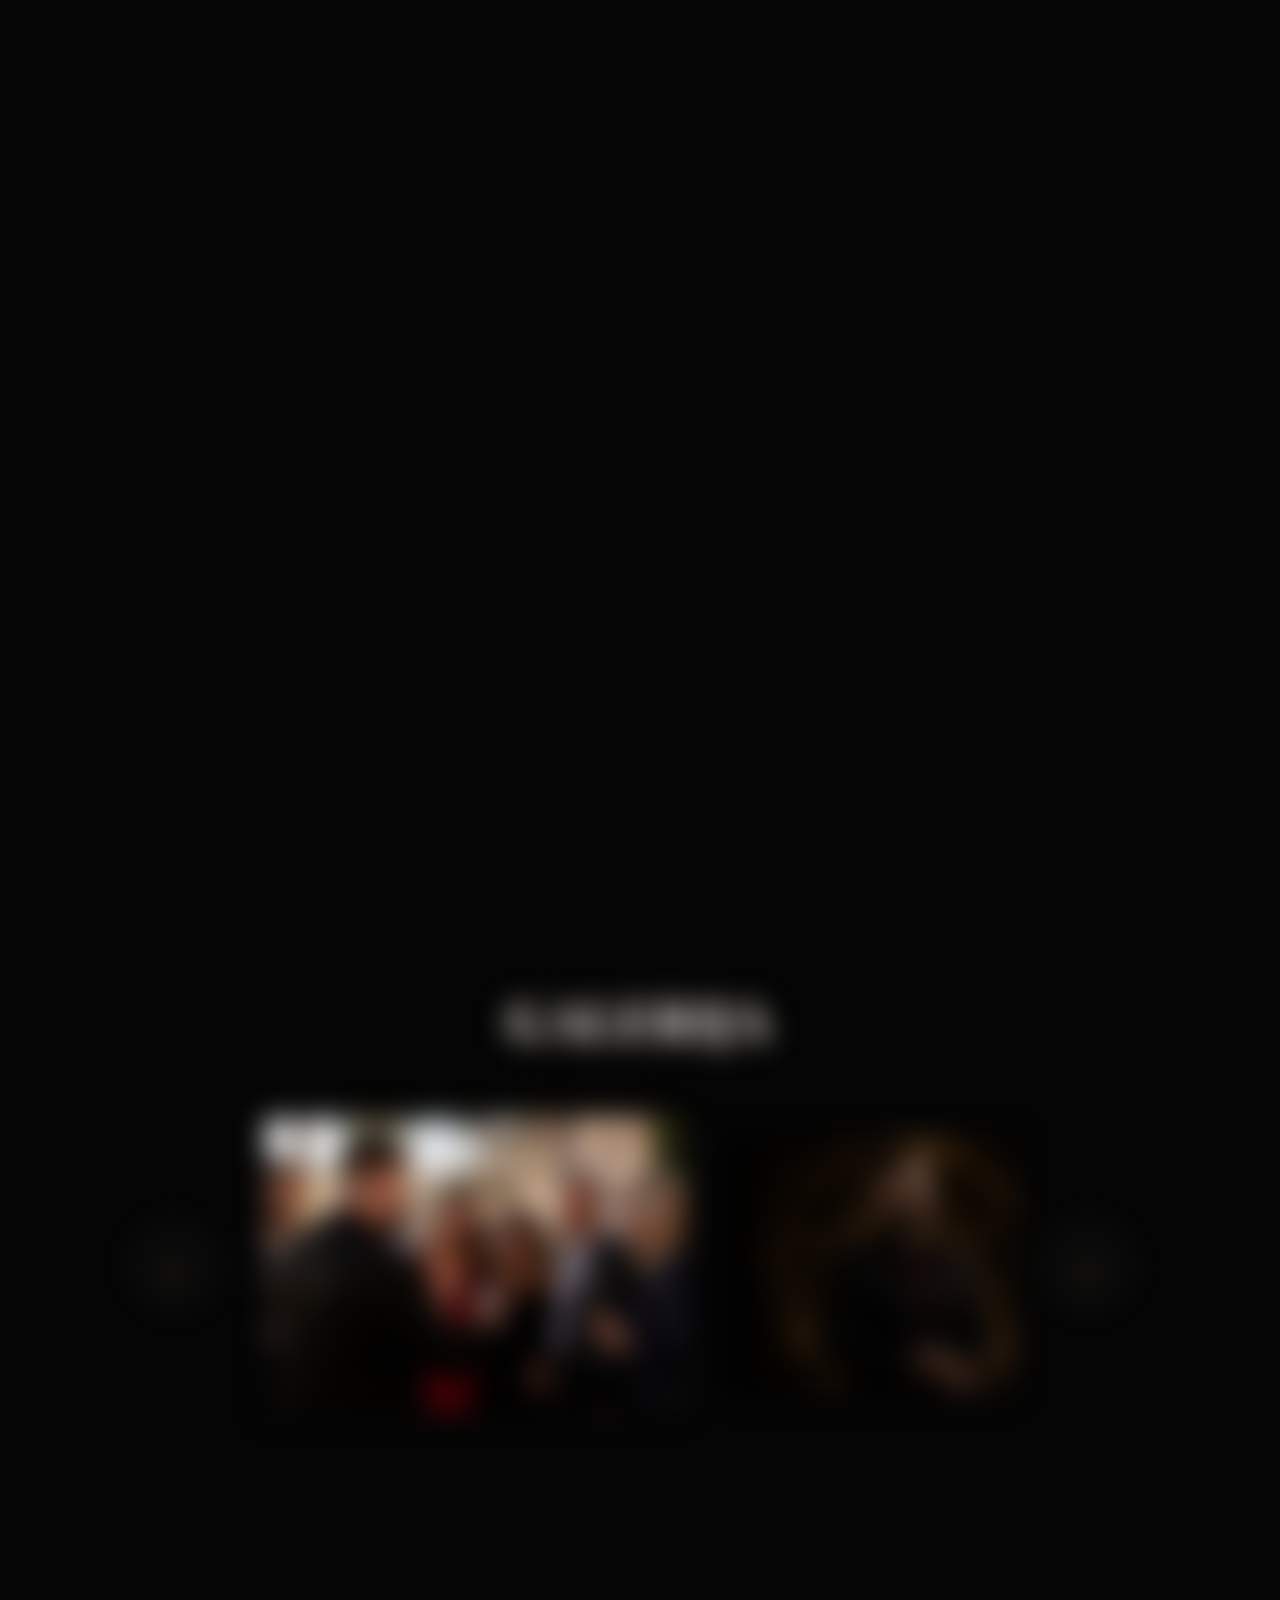
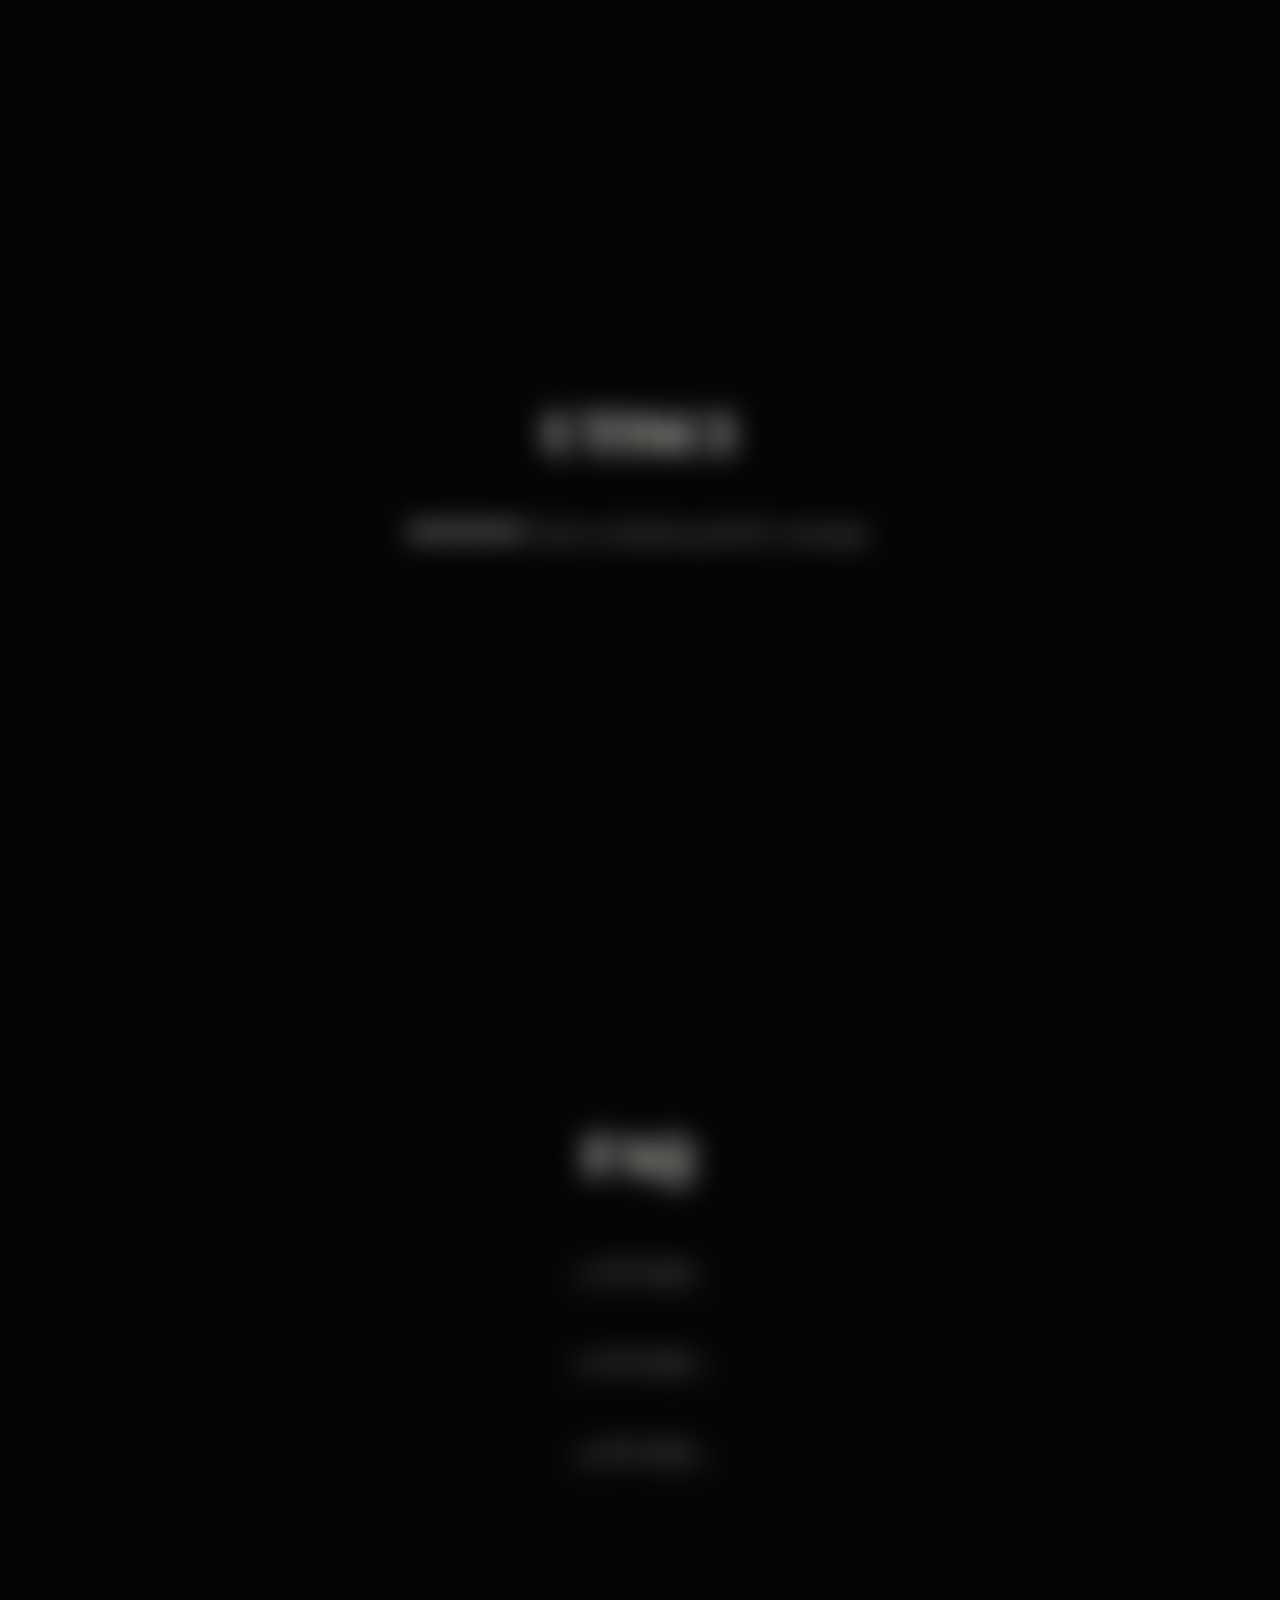
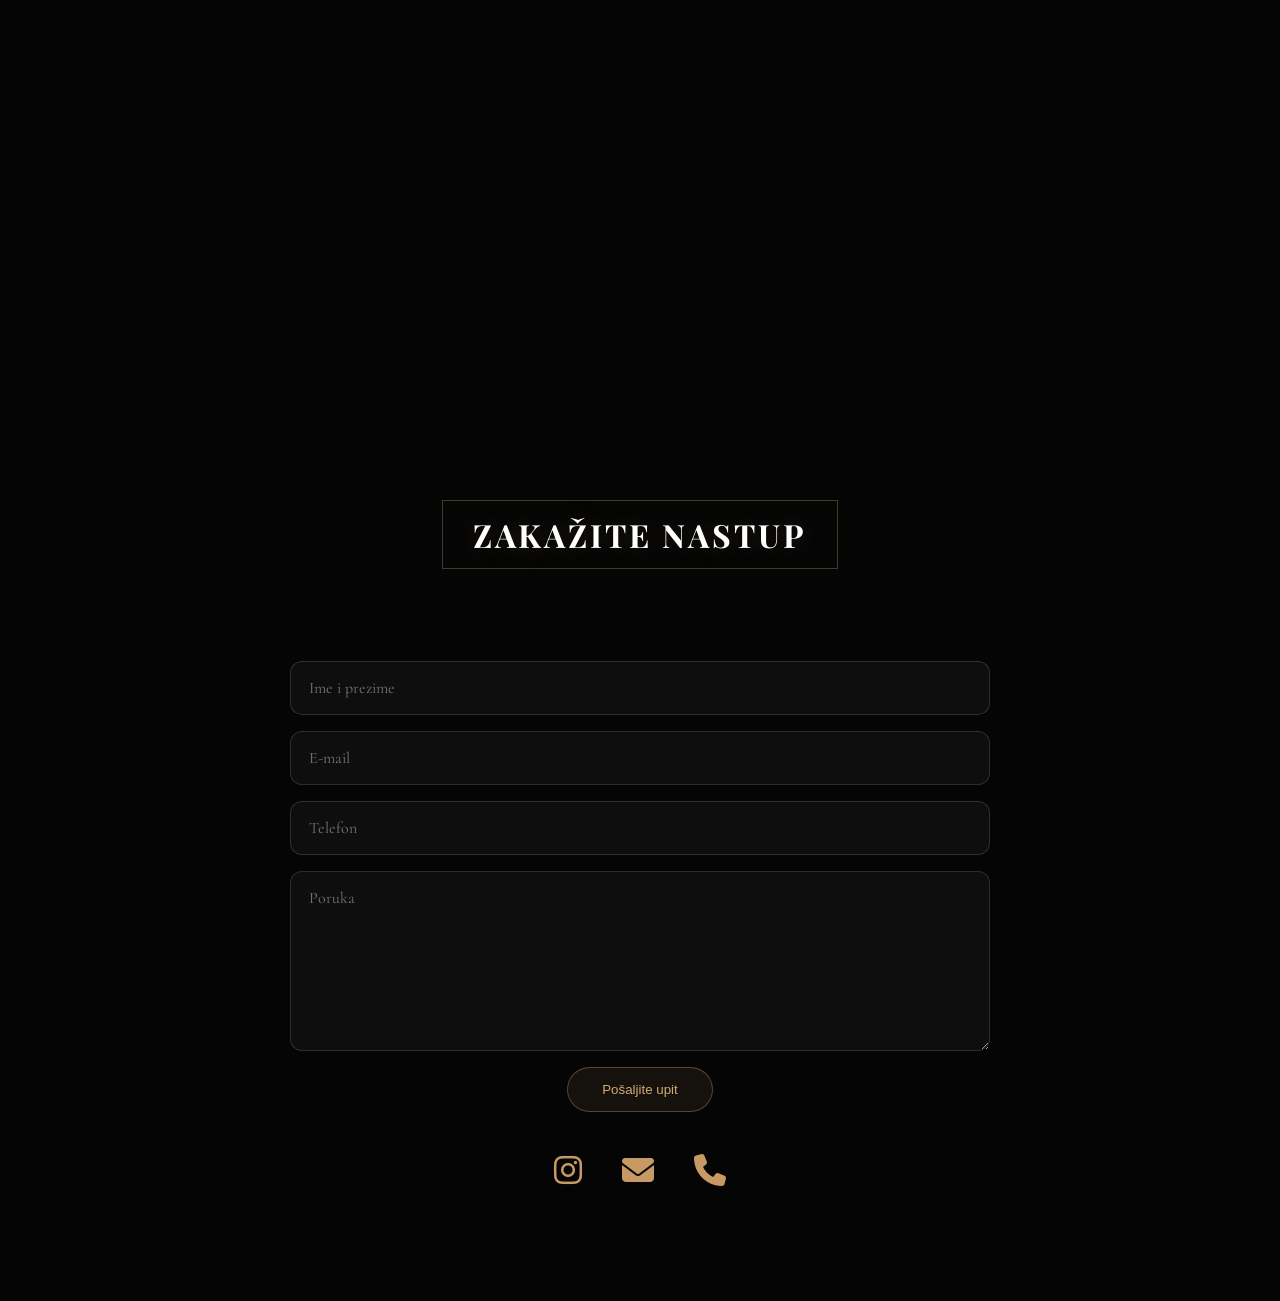
==== commit aab06afe: "Add files via upload" ====
--- a/index.html
+++ b/index.html
@@ -8,8 +8,21 @@
 <section class="hero" id="hero"><div class="overlay"></div><div class="hero-content"><h1>LUKA <span>RAKOČEVIĆ</span></h1><h2>MENTALISTA • ILUZIONISTA</h2><a class="cta" href="#contact">ZAKAŽITE NASTUP</a></div></section>
 <section id="about" class="section reveal frame"><h3>EKSKLUZIVNO ISKUSTVO ZA DOGAĐAJE KOJI MORAJU DA SE PAMTE</h3><p>KROZ MENTALIZAM, ILUZIJU I DIREKTNU INTERAKCIJU SA PUBLIKOM STVARAM ATMOSFERU KOJA OSTAJE DUGO NAKON POSLEDNJEG APLAUZA.</p></section>
 <section id="formats" class="formats">
-<div class="flip-card reveal"><div class="flip-inner"><div class="front closeup"></div><div class="back">TEKST CLOSEUP</div></div></div>
-<div class="flip-card reveal"><div class="flip-inner"><div class="front stage"></div><div class="back">TEKST STAGE</div></div></div>
+<div class="formats-title reveal">ISTRAŽITE VRSTE NASTUPA</div>
+
+<div class="flip-card reveal">
+<div class="flip-inner">
+<div class="front closeup"><span class="format-label">CLOSE-UP</span></div>
+<div class="back">TEKST CLOSEUP</div>
+</div>
+</div>
+
+<div class="flip-card reveal">
+<div class="flip-inner">
+<div class="front stage"><span class="format-label">STAGE</span></div>
+<div class="back">TEKST STAGE</div>
+</div>
+</div>
 </section>
 <section id="gallery" class="section reveal frame"><h3>GALERIJA</h3>
 <div class="gallery-shell">
--- a/style.css
+++ b/style.css
@@ -449,3 +449,53 @@
 
 #emailBox{display:none;opacity:0;transition:.3s ease;margin-top:12px}
 #emailBox.show{display:block;opacity:1}
+
+
+.formats-title{
+width:100%;
+text-align:center;
+font-family:'Playfair Display',serif;
+font-size:clamp(1.2rem,2vw,1.8rem);
+letter-spacing:.28em;
+color:rgba(255,255,255,.85);
+margin-bottom:60px;
+text-transform:uppercase;
+}
+
+.front{
+position:relative;
+overflow:hidden;
+}
+
+.format-label{
+position:absolute;
+inset:0;
+display:flex;
+align-items:center;
+justify-content:center;
+font-family:'Playfair Display',serif;
+font-size:clamp(1.3rem,2.2vw,2.4rem);
+letter-spacing:.35em;
+text-transform:uppercase;
+color:rgba(255,255,255,.88);
+text-shadow:0 0 25px rgba(212,170,113,.18);
+transition:.35s ease;
+pointer-events:none;
+}
+
+.flip-card:hover .format-label{
+transform:scale(1.04);
+color:#ffffff;
+}
+
+@media (max-width:768px){
+ .formats-title{
+   margin-bottom:36px;
+   letter-spacing:.18em;
+   font-size:1rem;
+ }
+ .format-label{
+   font-size:1.15rem;
+   letter-spacing:.22em;
+ }
+}
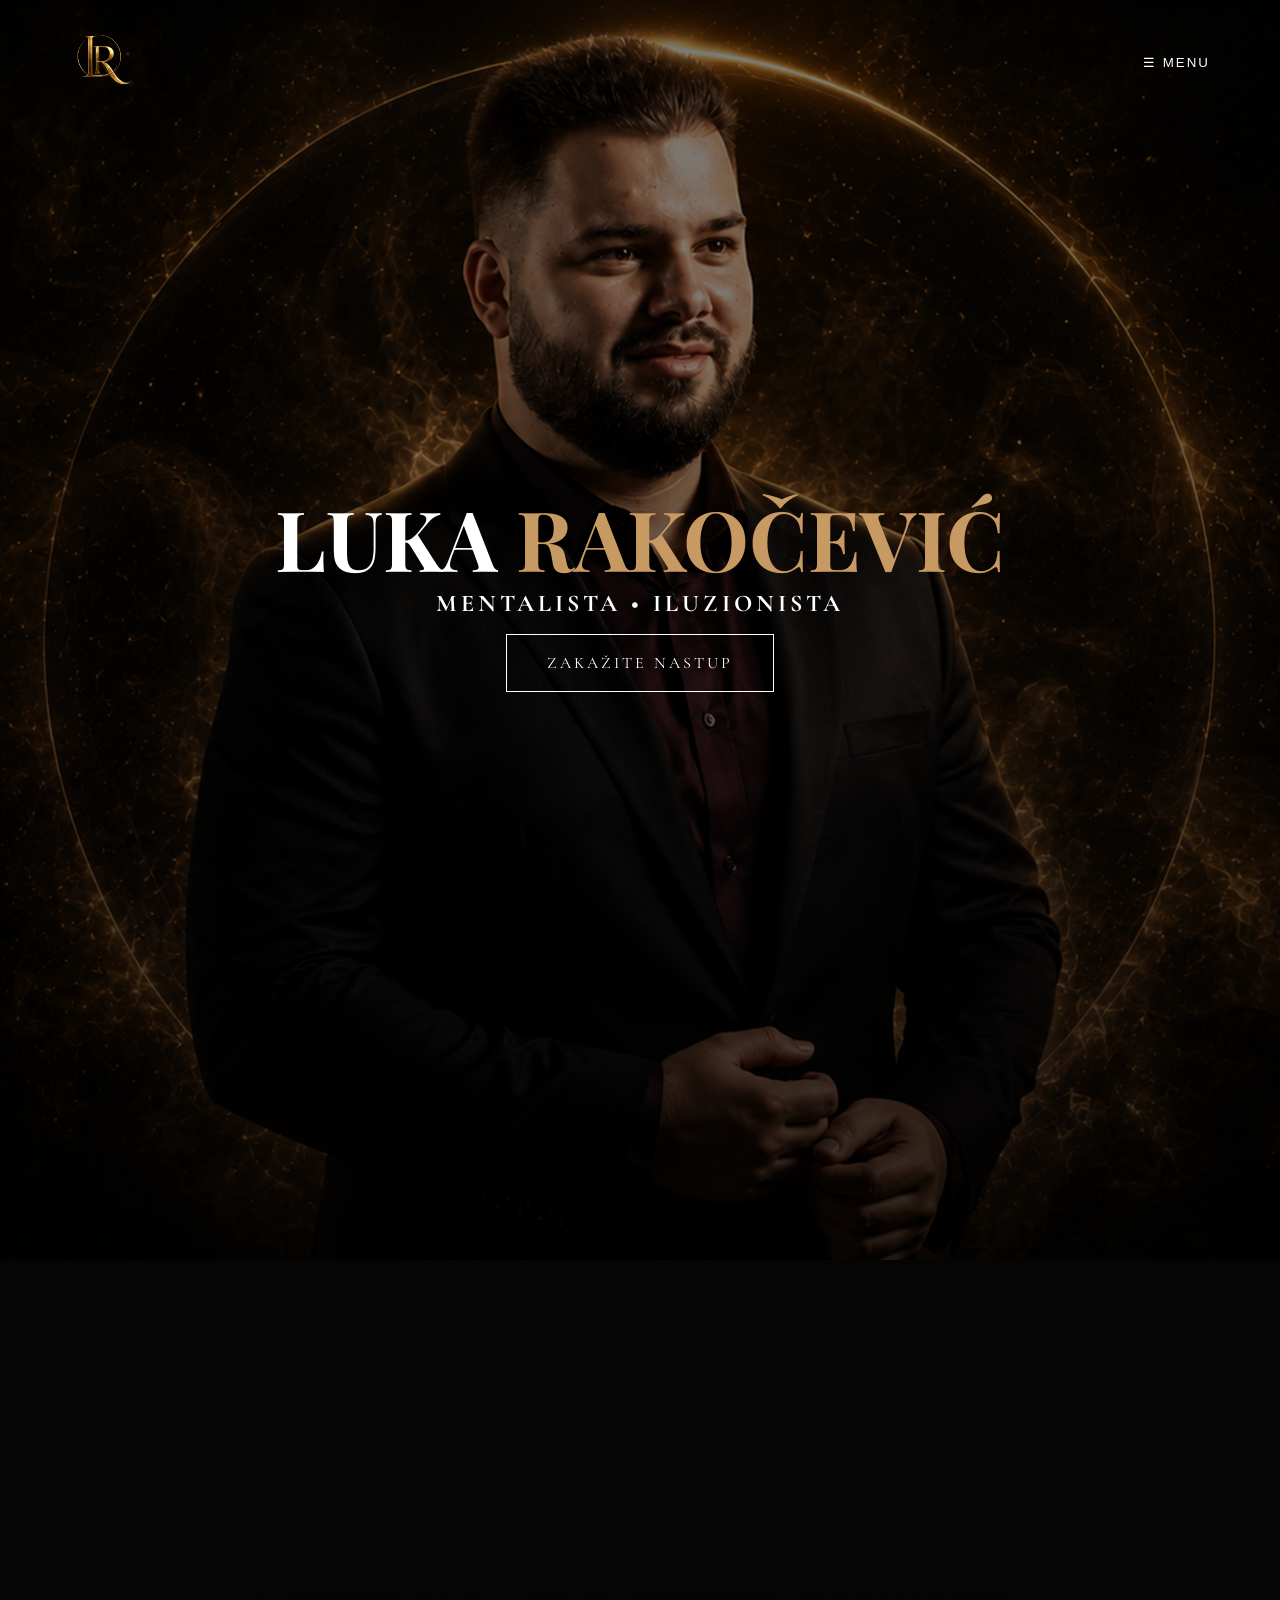
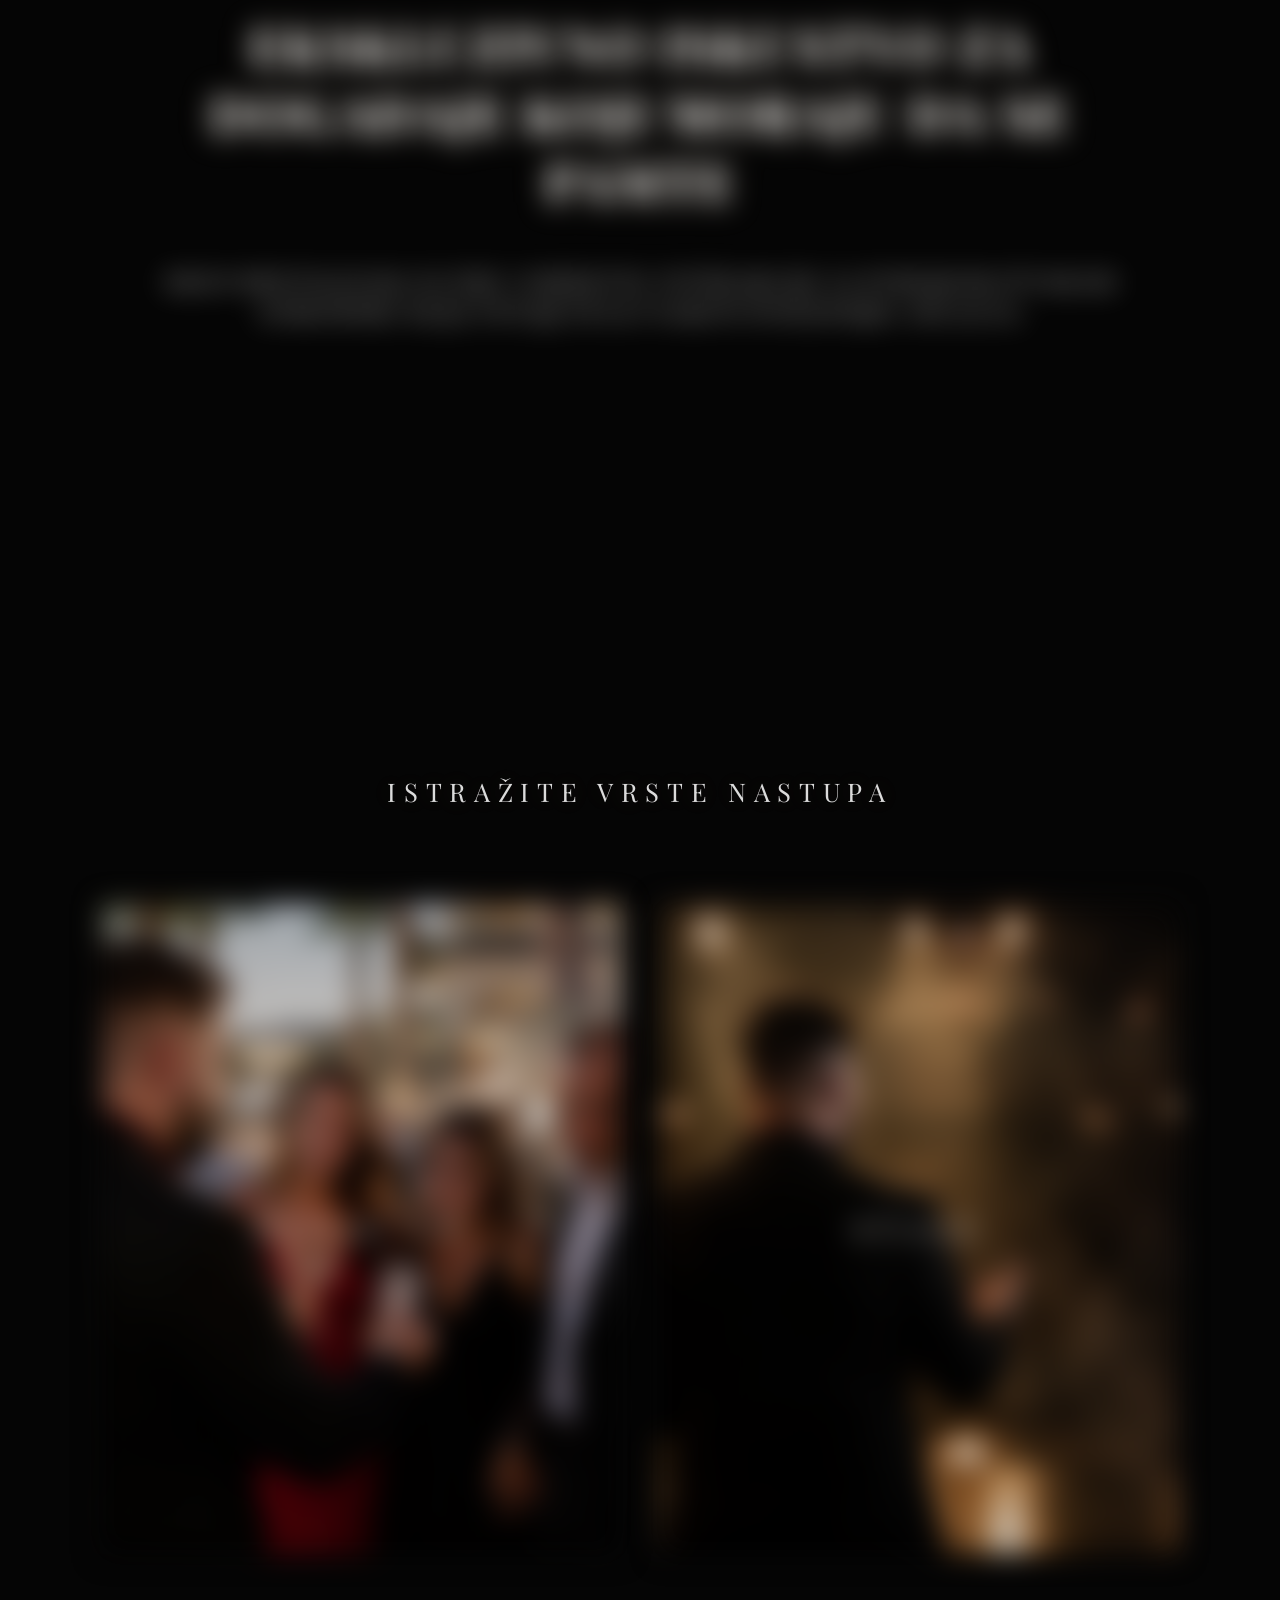
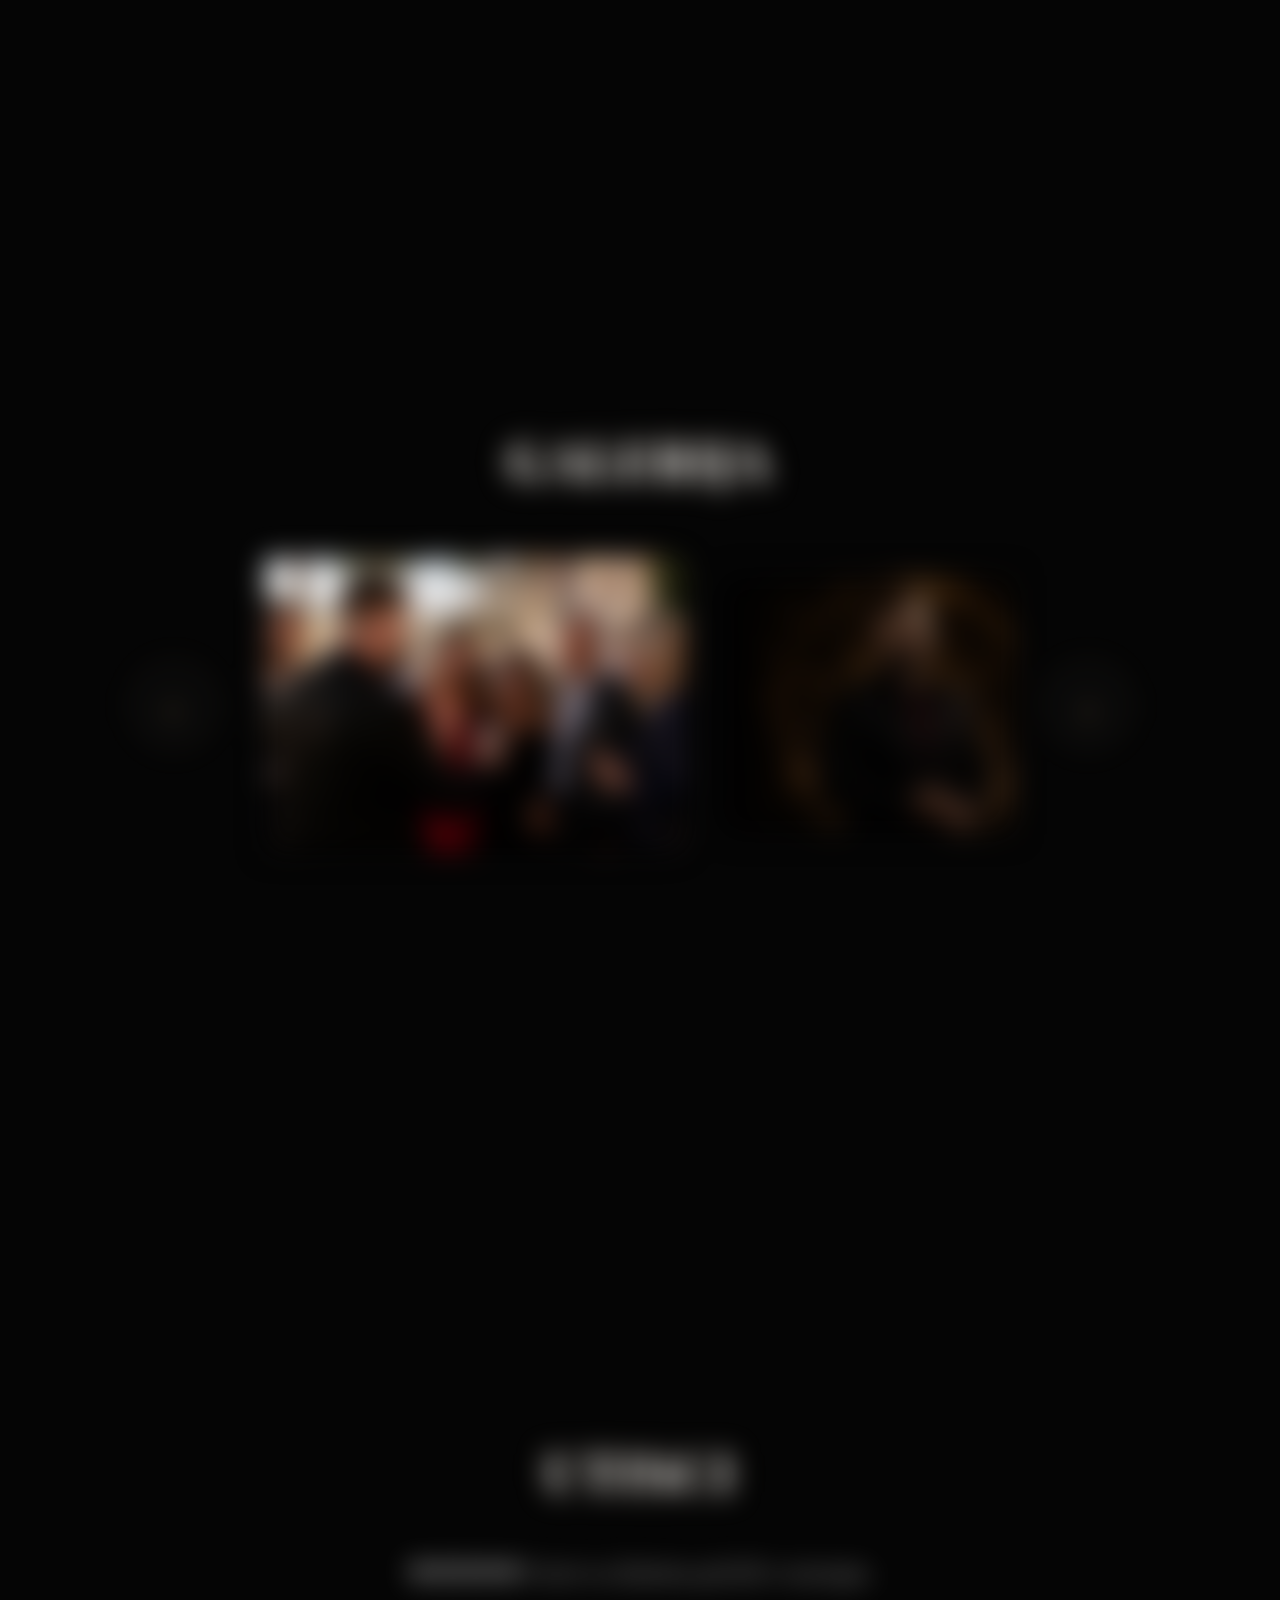
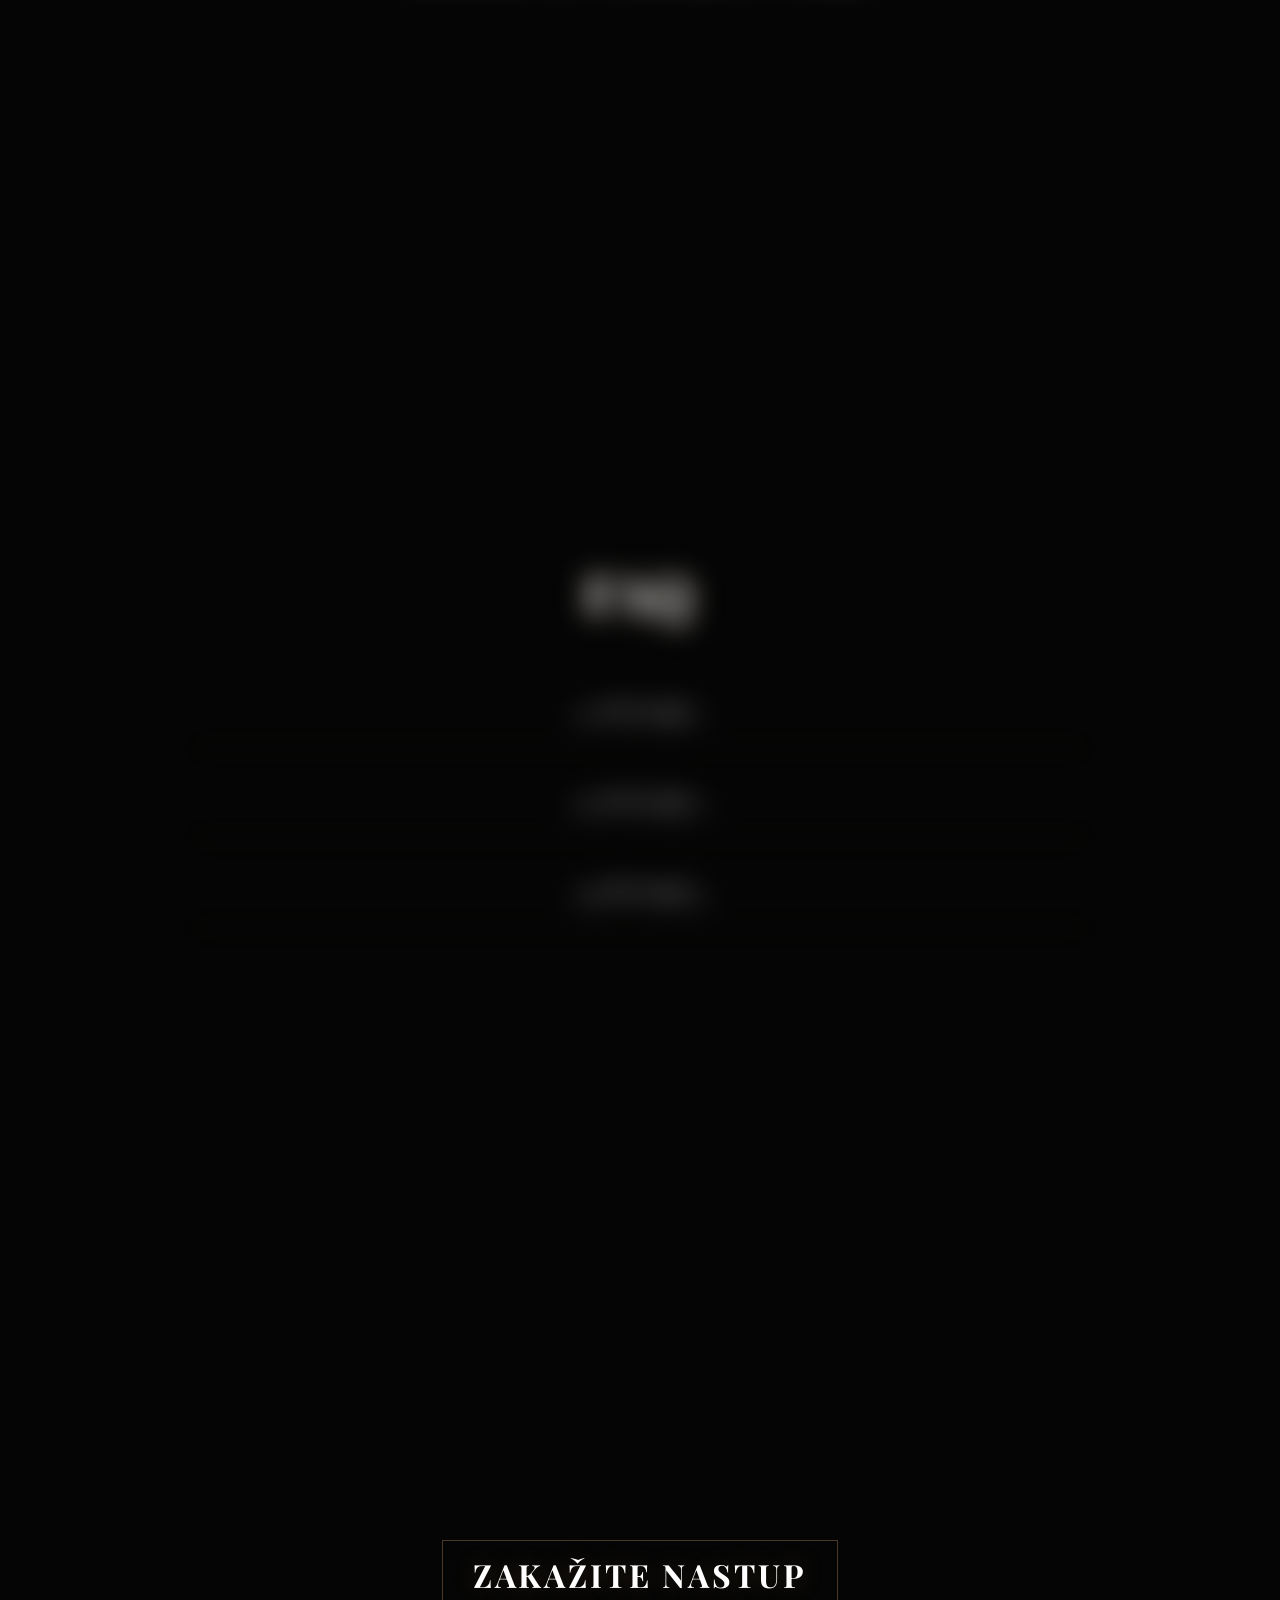
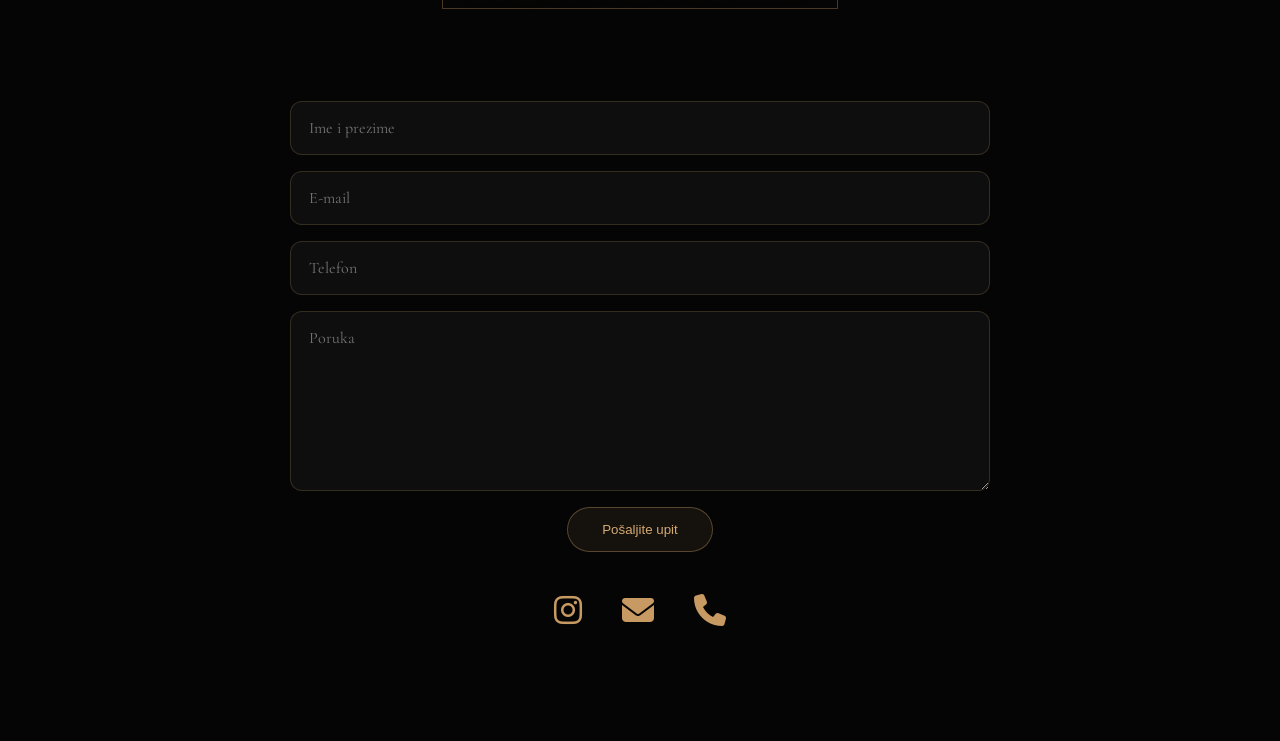
==== commit 01f46e8a: "Add files via upload" ====
--- a/index.html
+++ b/index.html
@@ -8,21 +8,8 @@
 <section class="hero" id="hero"><div class="overlay"></div><div class="hero-content"><h1>LUKA <span>RAKOČEVIĆ</span></h1><h2>MENTALISTA • ILUZIONISTA</h2><a class="cta" href="#contact">ZAKAŽITE NASTUP</a></div></section>
 <section id="about" class="section reveal frame"><h3>EKSKLUZIVNO ISKUSTVO ZA DOGAĐAJE KOJI MORAJU DA SE PAMTE</h3><p>KROZ MENTALIZAM, ILUZIJU I DIREKTNU INTERAKCIJU SA PUBLIKOM STVARAM ATMOSFERU KOJA OSTAJE DUGO NAKON POSLEDNJEG APLAUZA.</p></section>
 <section id="formats" class="formats">
-<div class="formats-title reveal">ISTRAŽITE VRSTE NASTUPA</div>
-
-<div class="flip-card reveal">
-<div class="flip-inner">
-<div class="front closeup"><span class="format-label">CLOSE-UP</span></div>
-<div class="back">TEKST CLOSEUP</div>
-</div>
-</div>
-
-<div class="flip-card reveal">
-<div class="flip-inner">
-<div class="front stage"><span class="format-label">STAGE</span></div>
-<div class="back">TEKST STAGE</div>
-</div>
-</div>
+<div class="flip-card reveal"><div class="flip-inner"><div class="front closeup"></div><div class="back">TEKST CLOSEUP</div></div></div>
+<div class="flip-card reveal"><div class="flip-inner"><div class="front stage"></div><div class="back">TEKST STAGE</div></div></div>
 </section>
 <section id="gallery" class="section reveal frame"><h3>GALERIJA</h3>
 <div class="gallery-shell">
--- a/style.css
+++ b/style.css
@@ -451,51 +451,95 @@
 #emailBox.show{display:block;opacity:1}
 
 
-.formats-title{
-width:100%;
-text-align:center;
-font-family:'Playfair Display',serif;
-font-size:clamp(1.2rem,2vw,1.8rem);
-letter-spacing:.28em;
-color:rgba(255,255,255,.85);
-margin-bottom:60px;
-text-transform:uppercase;
+/* SAFE FORMATS TITLE + CARD LABELS
+   Added without changing the existing HTML structure, so the card layout and images stay untouched. */
+
+#formats::before{
+    content:"ISTRAŽITE VRSTE NASTUPA";
+    grid-column:1 / -1;
+    display:block;
+    text-align:center;
+    margin:0 auto 56px;
+    font-family:'Playfair Display',serif;
+    font-size:clamp(1.05rem,2vw,1.7rem);
+    letter-spacing:.30em;
+    text-transform:uppercase;
+    color:rgba(255,255,255,.86);
+    text-shadow:0 0 22px rgba(200,154,99,.16);
+}
+
+/* Keep existing card images intact, only reinforce image loading */
+.closeup{
+    background:url('closeup.png') center center / cover no-repeat !important;
+}
+.stage{
+    background:url('stage.png') center center / cover no-repeat !important;
 }
 
 .front{
-position:relative;
-overflow:hidden;
-}
-
-.format-label{
-position:absolute;
-inset:0;
-display:flex;
-align-items:center;
-justify-content:center;
-font-family:'Playfair Display',serif;
-font-size:clamp(1.3rem,2.2vw,2.4rem);
-letter-spacing:.35em;
-text-transform:uppercase;
-color:rgba(255,255,255,.88);
-text-shadow:0 0 25px rgba(212,170,113,.18);
-transition:.35s ease;
-pointer-events:none;
-}
-
-.flip-card:hover .format-label{
-transform:scale(1.04);
-color:#ffffff;
-}
-
-@media (max-width:768px){
- .formats-title{
-   margin-bottom:36px;
-   letter-spacing:.18em;
-   font-size:1rem;
- }
- .format-label{
-   font-size:1.15rem;
-   letter-spacing:.22em;
- }
-}
+    position:absolute !important;
+    inset:0 !important;
+    overflow:hidden;
+}
+
+/* Subtle premium readability layer over the photo, not a replacement for the image */
+.front::before{
+    content:"";
+    position:absolute;
+    inset:0;
+    background:
+        radial-gradient(circle at center, rgba(0,0,0,.08), rgba(0,0,0,.42));
+    opacity:.72;
+    transition:opacity .45s ease;
+    pointer-events:none;
+}
+
+.closeup::after,
+.stage::after{
+    position:absolute;
+    inset:0;
+    display:flex;
+    align-items:center;
+    justify-content:center;
+    font-family:'Playfair Display',serif;
+    font-size:clamp(1.15rem,2.2vw,2.35rem);
+    letter-spacing:.34em;
+    text-transform:uppercase;
+    color:rgba(255,255,255,.88);
+    text-shadow:0 0 28px rgba(200,154,99,.20), 0 2px 18px rgba(0,0,0,.75);
+    pointer-events:none;
+    transition:transform .45s ease, color .45s ease, text-shadow .45s ease;
+}
+
+.closeup::after{
+    content:"CLOSE-UP";
+}
+.stage::after{
+    content:"STAGE";
+}
+
+.flip-card:hover .front::before{
+    opacity:.50;
+}
+
+.flip-card:hover .closeup::after,
+.flip-card:hover .stage::after{
+    transform:scale(1.035);
+    color:#fff;
+    text-shadow:0 0 34px rgba(200,154,99,.34), 0 2px 18px rgba(0,0,0,.85);
+}
+
+@media(max-width:900px){
+    #formats::before{
+        margin-bottom:38px;
+        font-size:.95rem;
+        letter-spacing:.18em;
+        padding:0 20px;
+    }
+
+    .closeup::after,
+    .stage::after{
+        font-size:1.15rem;
+        letter-spacing:.22em;
+    }
+}
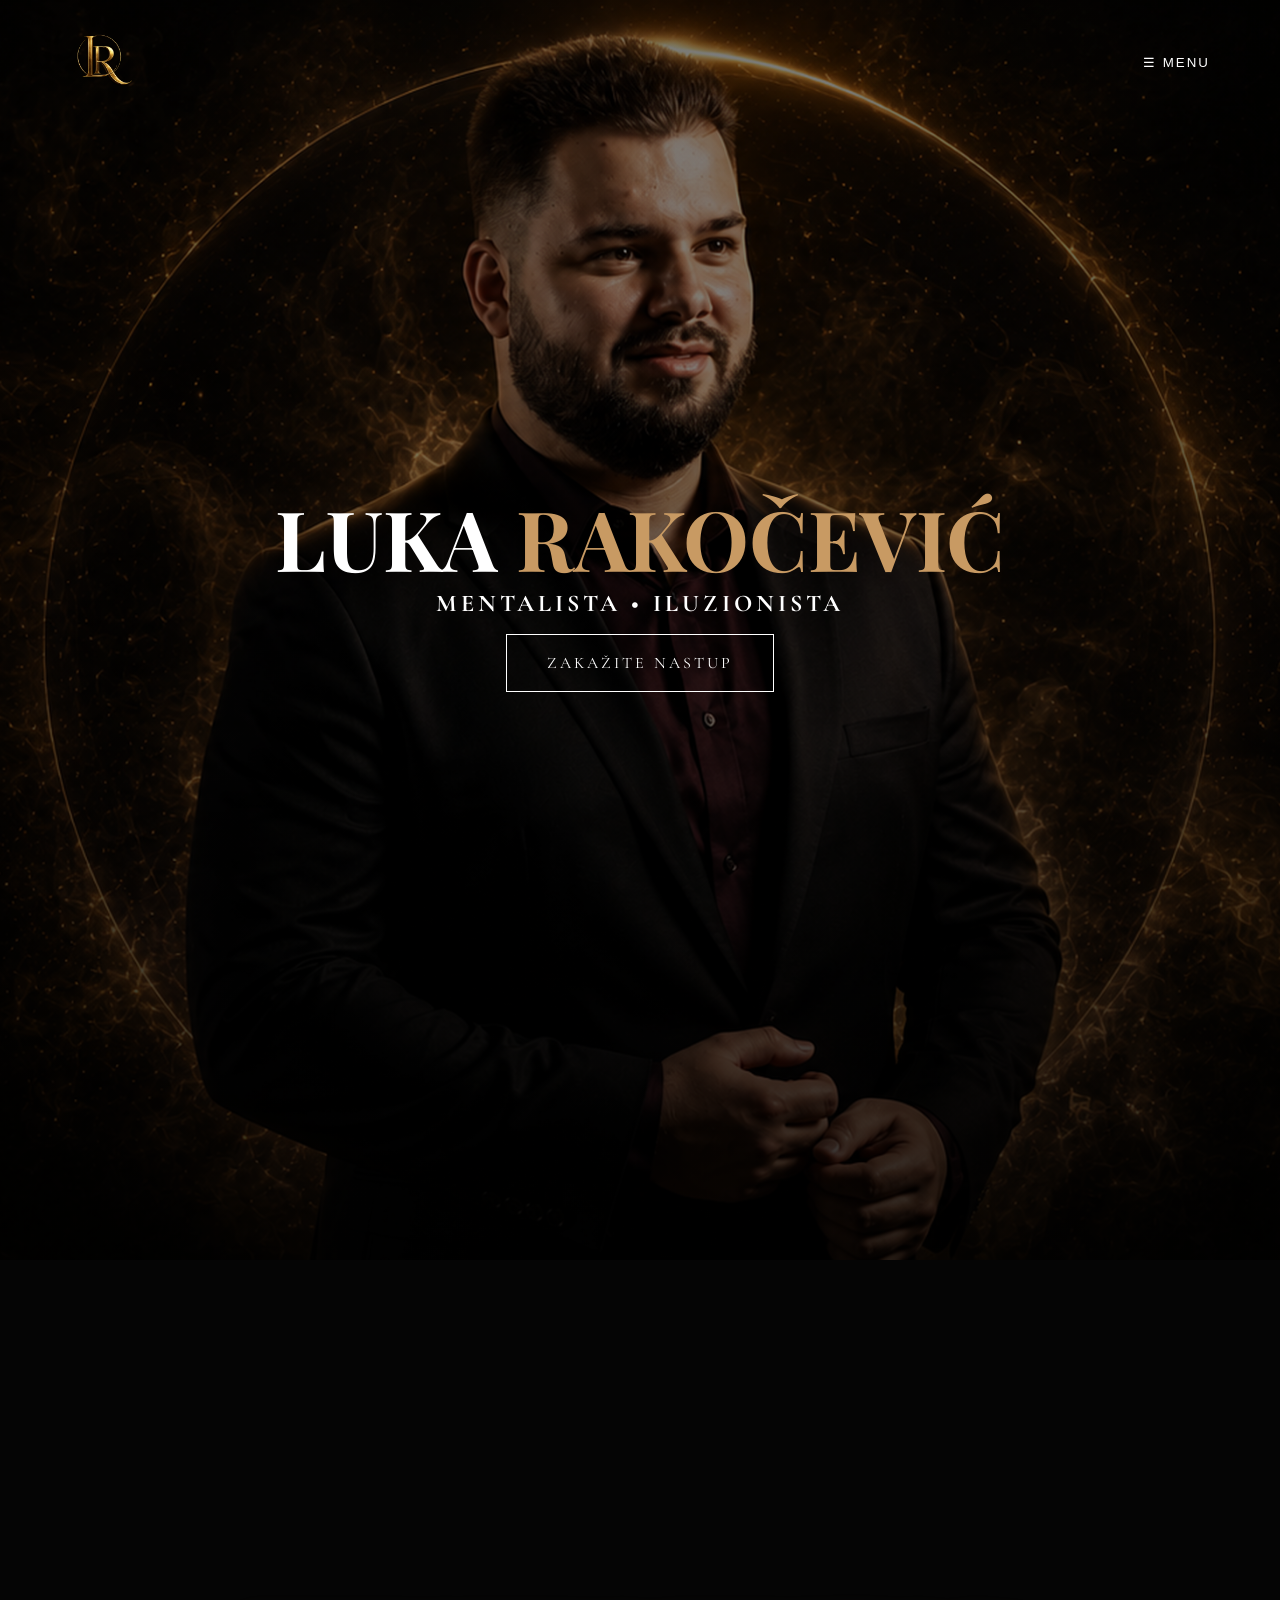
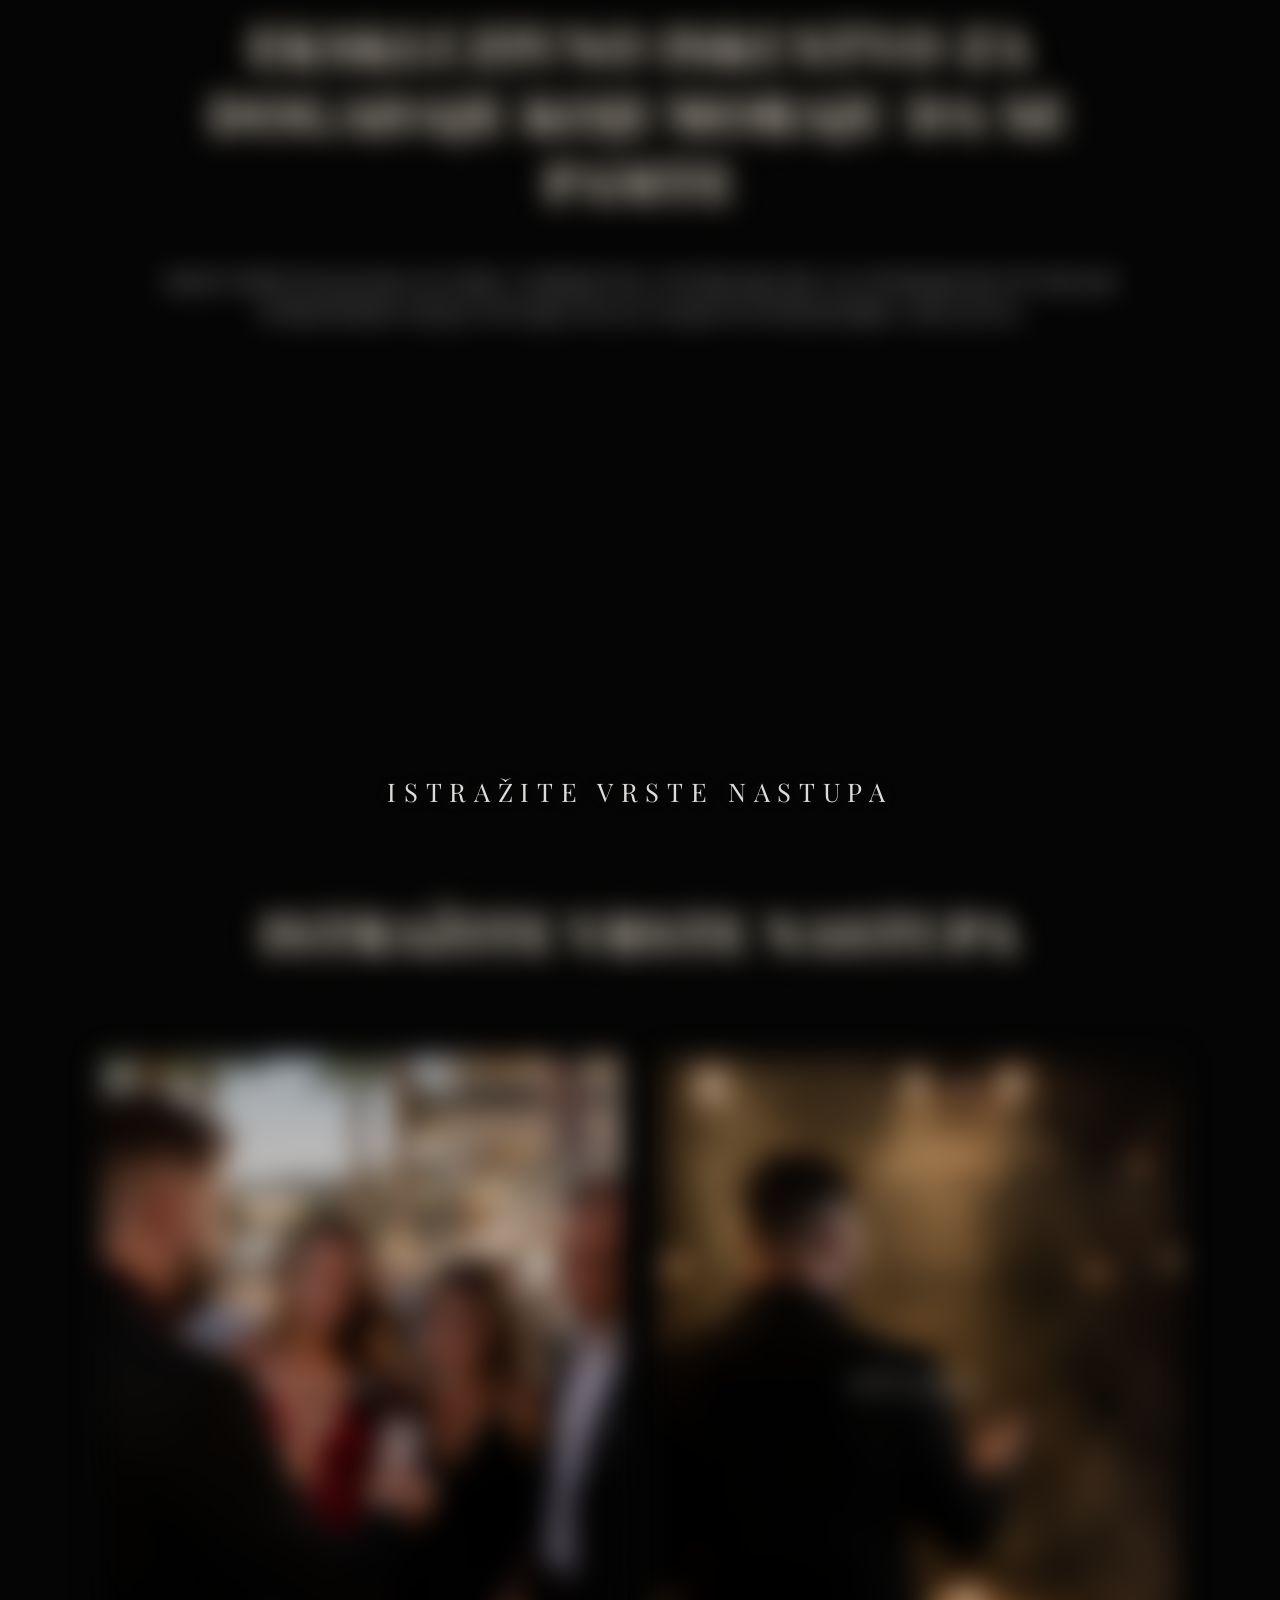
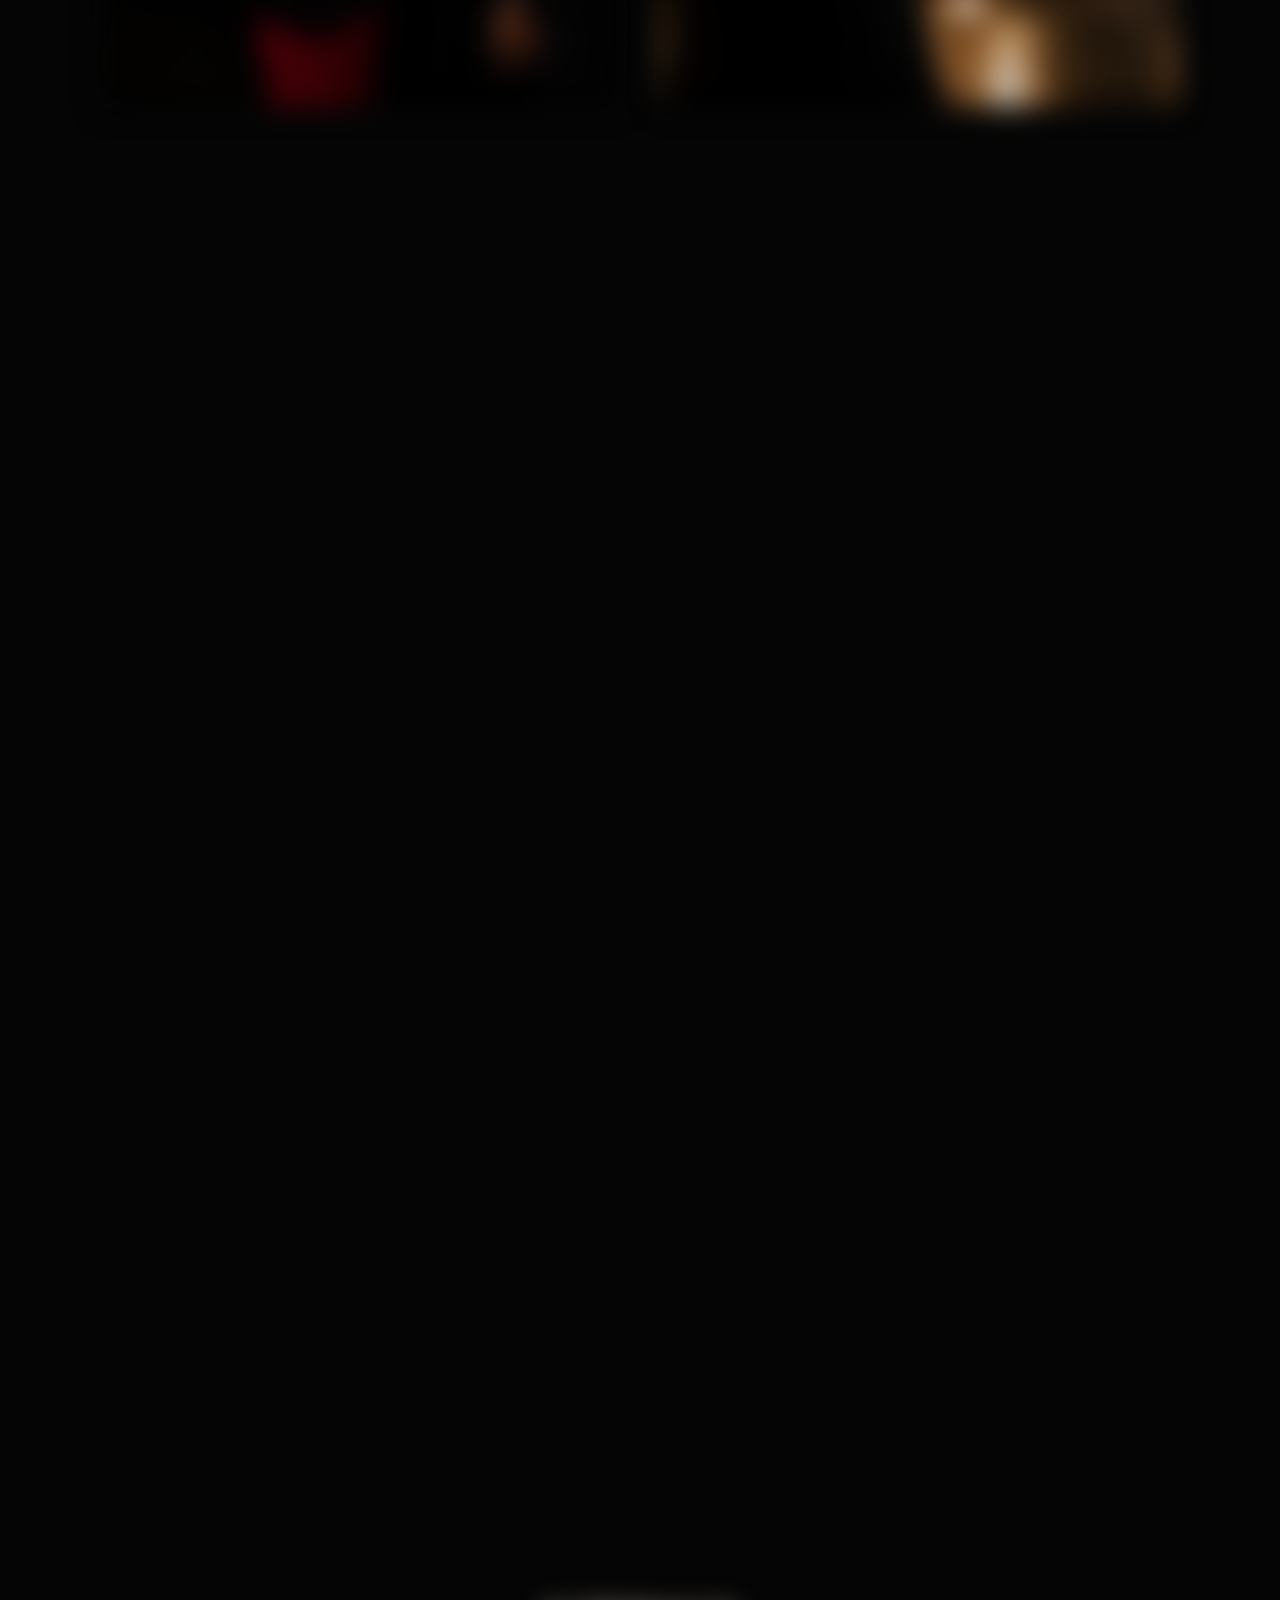
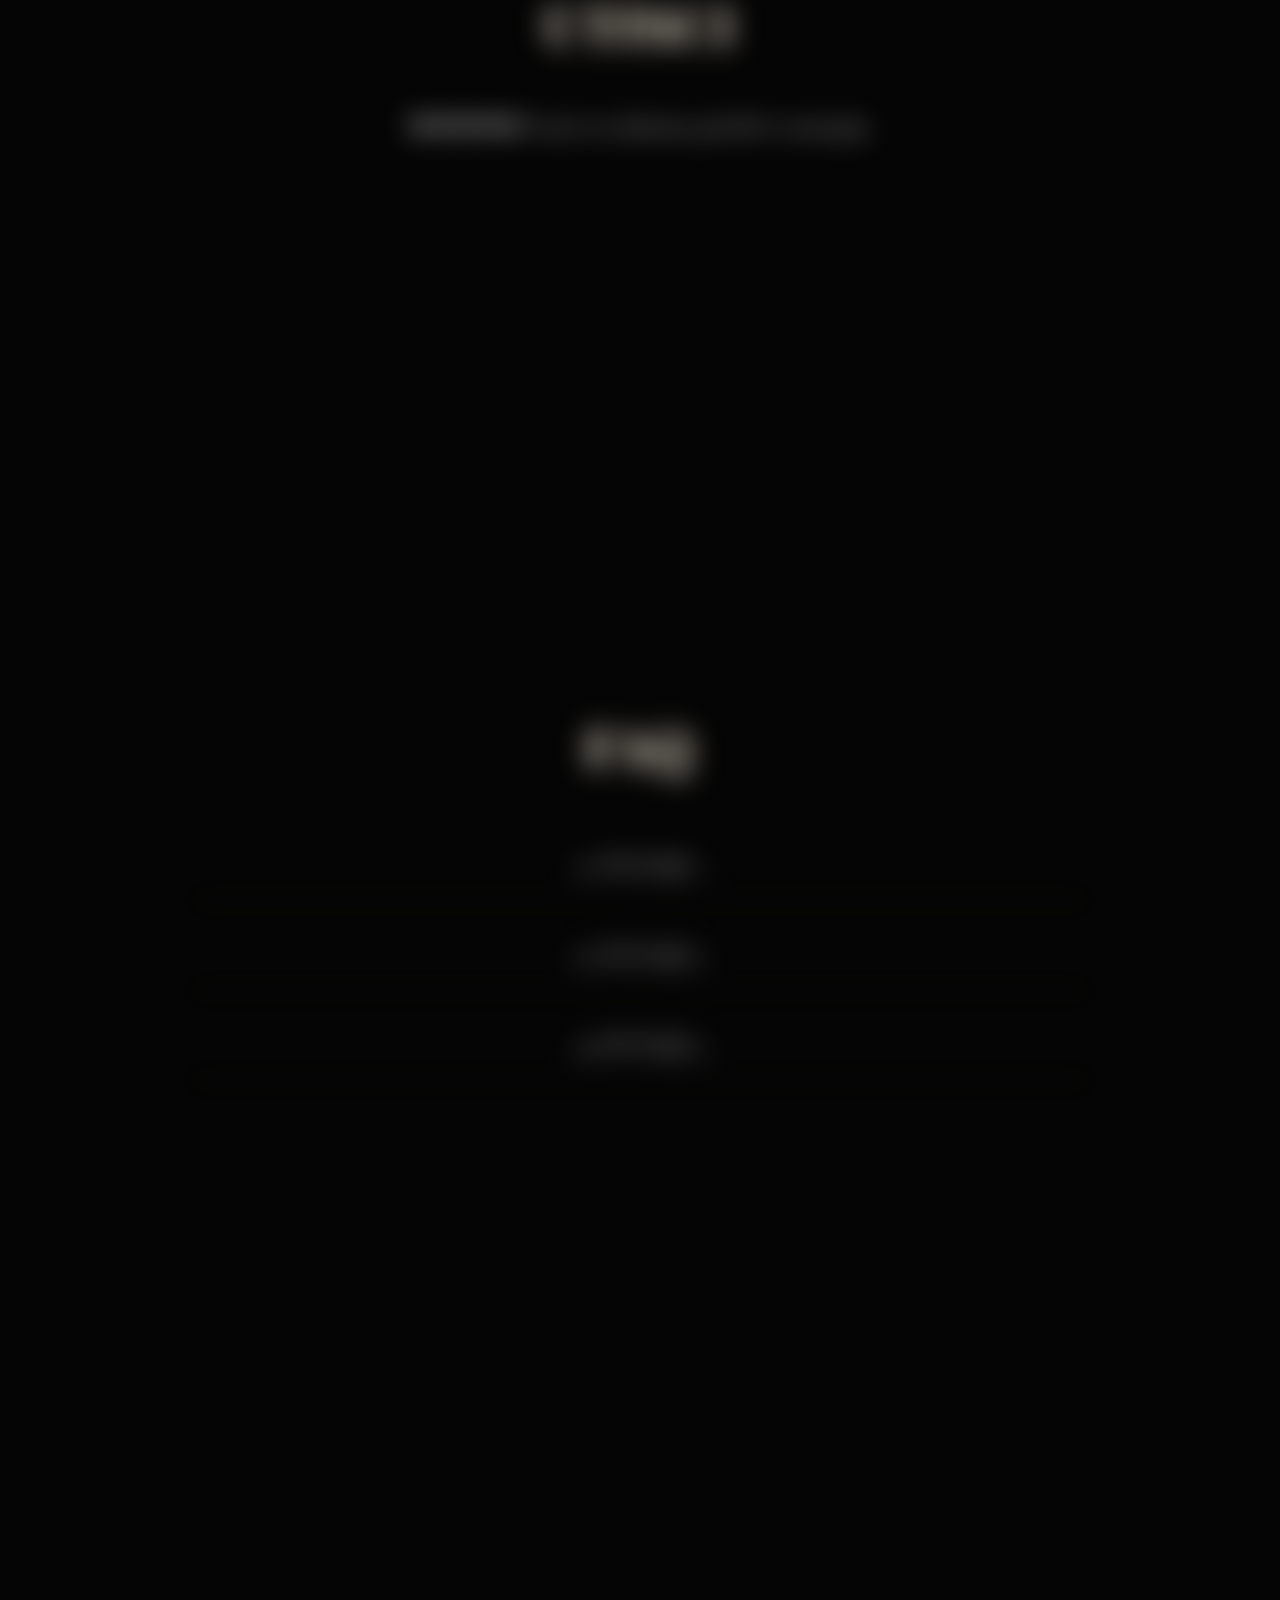
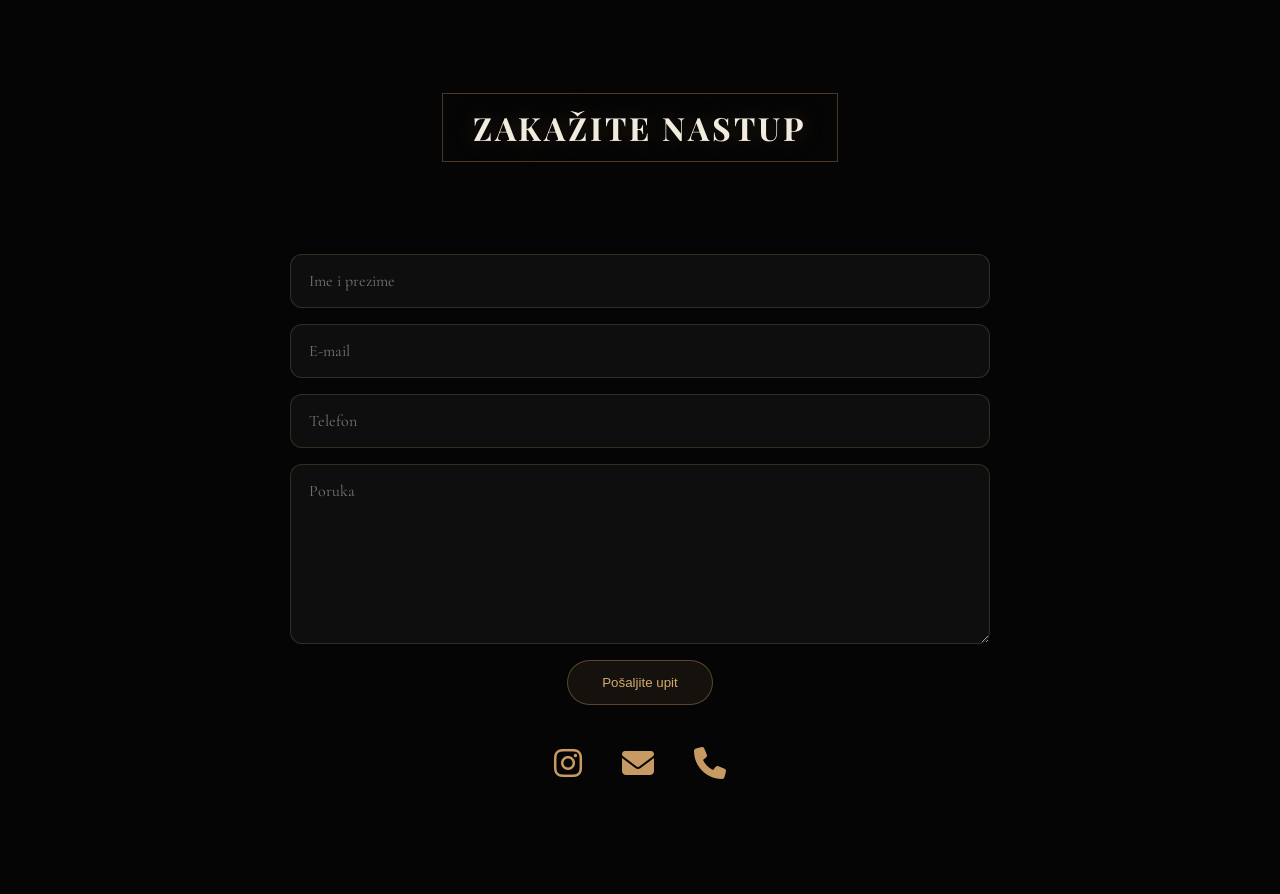
==== commit 5c0968b2: "Add files via upload" ====
--- a/index.html
+++ b/index.html
@@ -8,6 +8,7 @@
 <section class="hero" id="hero"><div class="overlay"></div><div class="hero-content"><h1>LUKA <span>RAKOČEVIĆ</span></h1><h2>MENTALISTA • ILUZIONISTA</h2><a class="cta" href="#contact">ZAKAŽITE NASTUP</a></div></section>
 <section id="about" class="section reveal frame"><h3>EKSKLUZIVNO ISKUSTVO ZA DOGAĐAJE KOJI MORAJU DA SE PAMTE</h3><p>KROZ MENTALIZAM, ILUZIJU I DIREKTNU INTERAKCIJU SA PUBLIKOM STVARAM ATMOSFERU KOJA OSTAJE DUGO NAKON POSLEDNJEG APLAUZA.</p></section>
 <section id="formats" class="formats">
+<h3 class="formats-heading reveal">ISTRAŽITE VRSTE NASTUPA</h3>
 <div class="flip-card reveal"><div class="flip-inner"><div class="front closeup"></div><div class="back">TEKST CLOSEUP</div></div></div>
 <div class="flip-card reveal"><div class="flip-inner"><div class="front stage"></div><div class="back">TEKST STAGE</div></div></div>
 </section>
--- a/style.css
+++ b/style.css
@@ -543,3 +543,500 @@
         letter-spacing:.22em;
     }
 }
+
+
+/* =========================================================
+   MOBILE PREMIUM PASS
+   Desktop rules above stay untouched. Everything below applies
+   only to tablet/phone widths.
+   ========================================================= */
+
+@media (max-width: 900px){
+
+    html, body{
+        overflow-x:hidden;
+    }
+
+    .nav{
+        padding:18px 22px!important;
+        align-items:center!important;
+        background:transparent!important;
+        backdrop-filter:none!important;
+    }
+
+    .nav.scrolled{
+        padding:10px 20px!important;
+        background:transparent!important;
+    }
+
+    .logo img{
+        height:56px!important;
+    }
+
+    .nav.scrolled .logo img{
+        height:46px!important;
+    }
+
+    .menu-toggle{
+        font-size:.78rem!important;
+        letter-spacing:.18em!important;
+        padding:8px 0!important;
+    }
+
+    .menu-overlay{
+        gap:18px!important;
+        background:linear-gradient(
+            180deg,
+            rgba(0,0,0,.76) 0%,
+            rgba(0,0,0,.62) 52%,
+            rgba(0,0,0,.50) 100%
+        )!important;
+        backdrop-filter:blur(16px)!important;
+    }
+
+    .menu-overlay a{
+        font-size:1.45rem!important;
+        letter-spacing:.18em!important;
+    }
+
+    .hero{
+        min-height:100svh!important;
+        height:100svh!important;
+        background-position:center top!important;
+    }
+
+    .hero-content{
+        padding:0 22px!important;
+    }
+
+    .hero-content h1,
+    .hero h1{
+        font-size:clamp(2.95rem,15vw,4.55rem)!important;
+        line-height:.94!important;
+        letter-spacing:.035em!important;
+    }
+
+    .hero-content h2,
+    .hero h2{
+        font-size:.78rem!important;
+        letter-spacing:.28em!important;
+        margin-top:12px!important;
+        line-height:1.5!important;
+    }
+
+    .hero-content .cta,
+    .cta{
+        margin-top:18px!important;
+        padding:13px 24px!important;
+        font-size:.72rem!important;
+        letter-spacing:.22em!important;
+    }
+
+    .section{
+        padding:120px 7%!important;
+    }
+
+    .frame{
+        margin:48px auto!important;
+        max-width:92vw!important;
+    }
+
+    h3{
+        font-size:clamp(1.55rem,8vw,2.35rem)!important;
+        line-height:1.12!important;
+        letter-spacing:.10em!important;
+    }
+
+    p,
+    .review{
+        font-size:1.16rem!important;
+        line-height:1.55!important;
+    }
+
+    #about h3{
+        max-width:95%;
+        margin-left:auto;
+        margin-right:auto;
+    }
+
+    #about p{
+        max-width:95%;
+        margin-left:auto;
+        margin-right:auto;
+    }
+
+    .formats{
+        display:grid!important;
+        grid-template-columns:1fr!important;
+        gap:34px!important;
+        padding:105px 7%!important;
+    }
+
+    #formats::before{
+        margin-bottom:24px!important;
+        font-size:.92rem!important;
+        letter-spacing:.18em!important;
+        line-height:1.5!important;
+    }
+
+    .flip-card{
+        height:58svh!important;
+        min-height:420px!important;
+        max-height:560px!important;
+        width:100%!important;
+    }
+
+    .closeup::after,
+    .stage::after{
+        font-size:1.14rem!important;
+        letter-spacing:.22em!important;
+    }
+
+    .back{
+        font-size:1.1rem!important;
+        padding:28px!important;
+        line-height:1.5!important;
+    }
+
+    /* Mobile gallery: one dominant image, arrows floating over the sides */
+    #gallery.frame{
+        max-width:100%!important;
+        margin-left:0!important;
+        margin-right:0!important;
+        padding-left:0!important;
+        padding-right:0!important;
+    }
+
+    #gallery h3{
+        margin-bottom:42px!important;
+    }
+
+    .gallery-shell{
+        position:relative!important;
+        display:block!important;
+        width:100%!important;
+        padding:0!important;
+        overflow:hidden!important;
+    }
+
+    .gallery-track{
+        width:100%!important;
+        overflow-x:auto!important;
+        display:flex!important;
+        gap:18px!important;
+        padding:14px 9vw 22px!important;
+        scroll-snap-type:x mandatory;
+        scrollbar-width:none;
+    }
+
+    .gallery-track::-webkit-scrollbar{
+        display:none!important;
+    }
+
+    .gallery-track img{
+        width:82vw!important;
+        min-width:82vw!important;
+        height:58vw!important;
+        max-height:370px!important;
+        object-fit:cover!important;
+        border-radius:16px!important;
+        scroll-snap-align:center;
+        opacity:.92!important;
+        filter:brightness(.9)!important;
+        transform:none!important;
+    }
+
+    .gallery-track img.active-center{
+        opacity:1!important;
+        filter:brightness(1)!important;
+        transform:scale(1.015)!important;
+    }
+
+    .gallery-arrow{
+        position:absolute!important;
+        top:50%!important;
+        transform:translateY(-50%)!important;
+        z-index:20!important;
+        width:54px!important;
+        height:54px!important;
+        flex:0 0 54px!important;
+        display:flex!important;
+        align-items:center!important;
+        justify-content:center!important;
+        line-height:0!important;
+        padding:0!important;
+        border-radius:50%!important;
+        background:rgba(255,255,255,.025)!important;
+        border:1px solid rgba(200,154,99,.22)!important;
+        color:#d2a46d!important;
+        font-size:34px!important;
+        box-shadow:0 0 18px rgba(200,154,99,.10)!important;
+        backdrop-filter:blur(4px)!important;
+    }
+
+    #galPrev{
+        left:12px!important;
+    }
+
+    #galNext{
+        right:12px!important;
+    }
+
+    .gallery-arrow:hover{
+        transform:translateY(-50%) scale(1.06)!important;
+        border-color:rgba(200,154,99,.42)!important;
+        color:#fff!important;
+        box-shadow:0 0 22px rgba(200,154,99,.20)!important;
+    }
+
+    .lightbox img{
+        max-width:92vw!important;
+        max-height:82vh!important;
+        border-radius:12px!important;
+    }
+
+    .faq-item{
+        max-width:92vw!important;
+        padding:18px 0!important;
+        margin:14px auto!important;
+    }
+
+    .faq-q{
+        font-size:1.05rem!important;
+        line-height:1.35!important;
+        letter-spacing:.06em!important;
+    }
+
+    .faq-a{
+        font-size:1rem!important;
+        line-height:1.55!important;
+    }
+
+    footer{
+        padding:130px 7% 28px!important;
+        margin-top:70px!important;
+    }
+
+    footer h3{
+        font-size:1.35rem!important;
+        padding:12px 24px!important;
+        letter-spacing:.14em!important;
+    }
+
+    .booking-form{
+        max-width:92vw!important;
+        margin:34px auto!important;
+        gap:14px!important;
+    }
+
+    .booking-form input,
+    .booking-form textarea{
+        padding:15px 16px!important;
+        border-radius:11px!important;
+        font-size:1rem!important;
+    }
+
+    .booking-form textarea{
+        min-height:190px!important;
+    }
+
+    .booking-form button{
+        width:100%!important;
+        max-width:260px!important;
+        padding:14px 26px!important;
+    }
+
+    .socials{
+        gap:28px!important;
+        padding:28px 0 12px!important;
+        flex-wrap:wrap!important;
+    }
+
+    .socials a{
+        font-size:1.75rem!important;
+    }
+
+    #emailBox,
+    #phoneBox{
+        font-size:1rem!important;
+        word-break:break-word;
+        margin-top:14px!important;
+    }
+
+    .smoke-layer{
+        opacity:.16!important;
+        filter:blur(1.5px)!important;
+    }
+}
+
+@media (max-width:480px){
+
+    .hero-content h1,
+    .hero h1{
+        font-size:clamp(2.7rem,16vw,4rem)!important;
+    }
+
+    .hero-content h2,
+    .hero h2{
+        font-size:.72rem!important;
+        letter-spacing:.22em!important;
+    }
+
+    .section{
+        padding:105px 7%!important;
+    }
+
+    .flip-card{
+        height:56svh!important;
+        min-height:390px!important;
+    }
+
+    .gallery-track img{
+        width:84vw!important;
+        min-width:84vw!important;
+        height:62vw!important;
+    }
+
+    .gallery-arrow{
+        width:48px!important;
+        height:48px!important;
+        font-size:30px!important;
+    }
+
+    #galPrev{
+        left:8px!important;
+    }
+
+    #galNext{
+        right:8px!important;
+    }
+}
+
+
+/* =========================================================
+   MOBILE FINAL MICRO-TWEAKS
+   Small safe changes only: hero title, footer form spacing,
+   and gallery arrow optical centering.
+   ========================================================= */
+
+@media (max-width:900px){
+
+    .hero-content h1,
+    .hero h1{
+        font-size:clamp(2.78rem,14.2vw,4.25rem)!important;
+    }
+
+    footer h3{
+        margin-bottom:18px!important;
+    }
+
+    .booking-form{
+        margin-top:22px!important;
+    }
+
+    .gallery-arrow{
+        width:46px!important;
+        height:46px!important;
+        flex:0 0 46px!important;
+        padding:0!important;
+        display:flex!important;
+        align-items:center!important;
+        justify-content:center!important;
+        font-size:40px!important;
+        line-height:1!important;
+        text-align:center!important;
+        font-family:Georgia, 'Times New Roman', serif!important;
+    }
+
+    #galPrev,
+    #galNext{
+        display:flex!important;
+        align-items:center!important;
+        justify-content:center!important;
+    }
+}
+
+@media (max-width:480px){
+
+    .hero-content h1,
+    .hero h1{
+        font-size:clamp(2.5rem,15vw,3.72rem)!important;
+    }
+
+    .gallery-arrow{
+        width:44px!important;
+        height:44px!important;
+        flex:0 0 44px!important;
+        font-size:38px!important;
+    }
+}
+
+
+/* =========================================================
+   GALLERY ARROWS – DESKTOP + MOBILE CONSISTENCY
+   Smaller circles, larger arrow symbols, true optical centering.
+   ========================================================= */
+
+.gallery-arrow,
+.gallery-nav{
+    display:flex!important;
+    align-items:center!important;
+    justify-content:center!important;
+    text-align:center!important;
+    line-height:1!important;
+    padding:0!important;
+    font-family:Georgia, "Times New Roman", serif!important;
+    font-weight:400!important;
+}
+
+@media (min-width:901px){
+    .gallery-arrow,
+    .gallery-nav{
+        width:72px!important;
+        height:72px!important;
+        flex:0 0 72px!important;
+        font-size:52px!important;
+        border-radius:50%!important;
+    }
+
+    #galPrev,
+    #galNext{
+        display:flex!important;
+        align-items:center!important;
+        justify-content:center!important;
+    }
+}
+
+
+/* V41 titles fix */
+:root{--ivory-title:#f2ecdf;}
+
+h3,
+.formats-heading,
+footer h3,
+#about h3,
+#gallery h3,
+#reviews h3,
+#faq h3{
+    color: var(--ivory-title) !important;
+}
+
+.formats-heading{
+    grid-column:1 / -1;
+    text-align:center;
+    margin:0 0 56px 0 !important;
+    font-family:'Playfair Display',serif;
+    font-size:clamp(2rem,4vw,4rem) !important;
+    letter-spacing:3px !important;
+    line-height:1.12 !important;
+    text-shadow:0 0 25px rgba(200,154,99,.25) !important;
+}
+
+@media (max-width:900px){
+    .formats-heading{
+        font-size:clamp(1.55rem,8vw,2.35rem) !important;
+        margin:0 0 28px 0 !important;
+        padding:0 10px;
+        letter-spacing:.10em !important;
+    }
+}
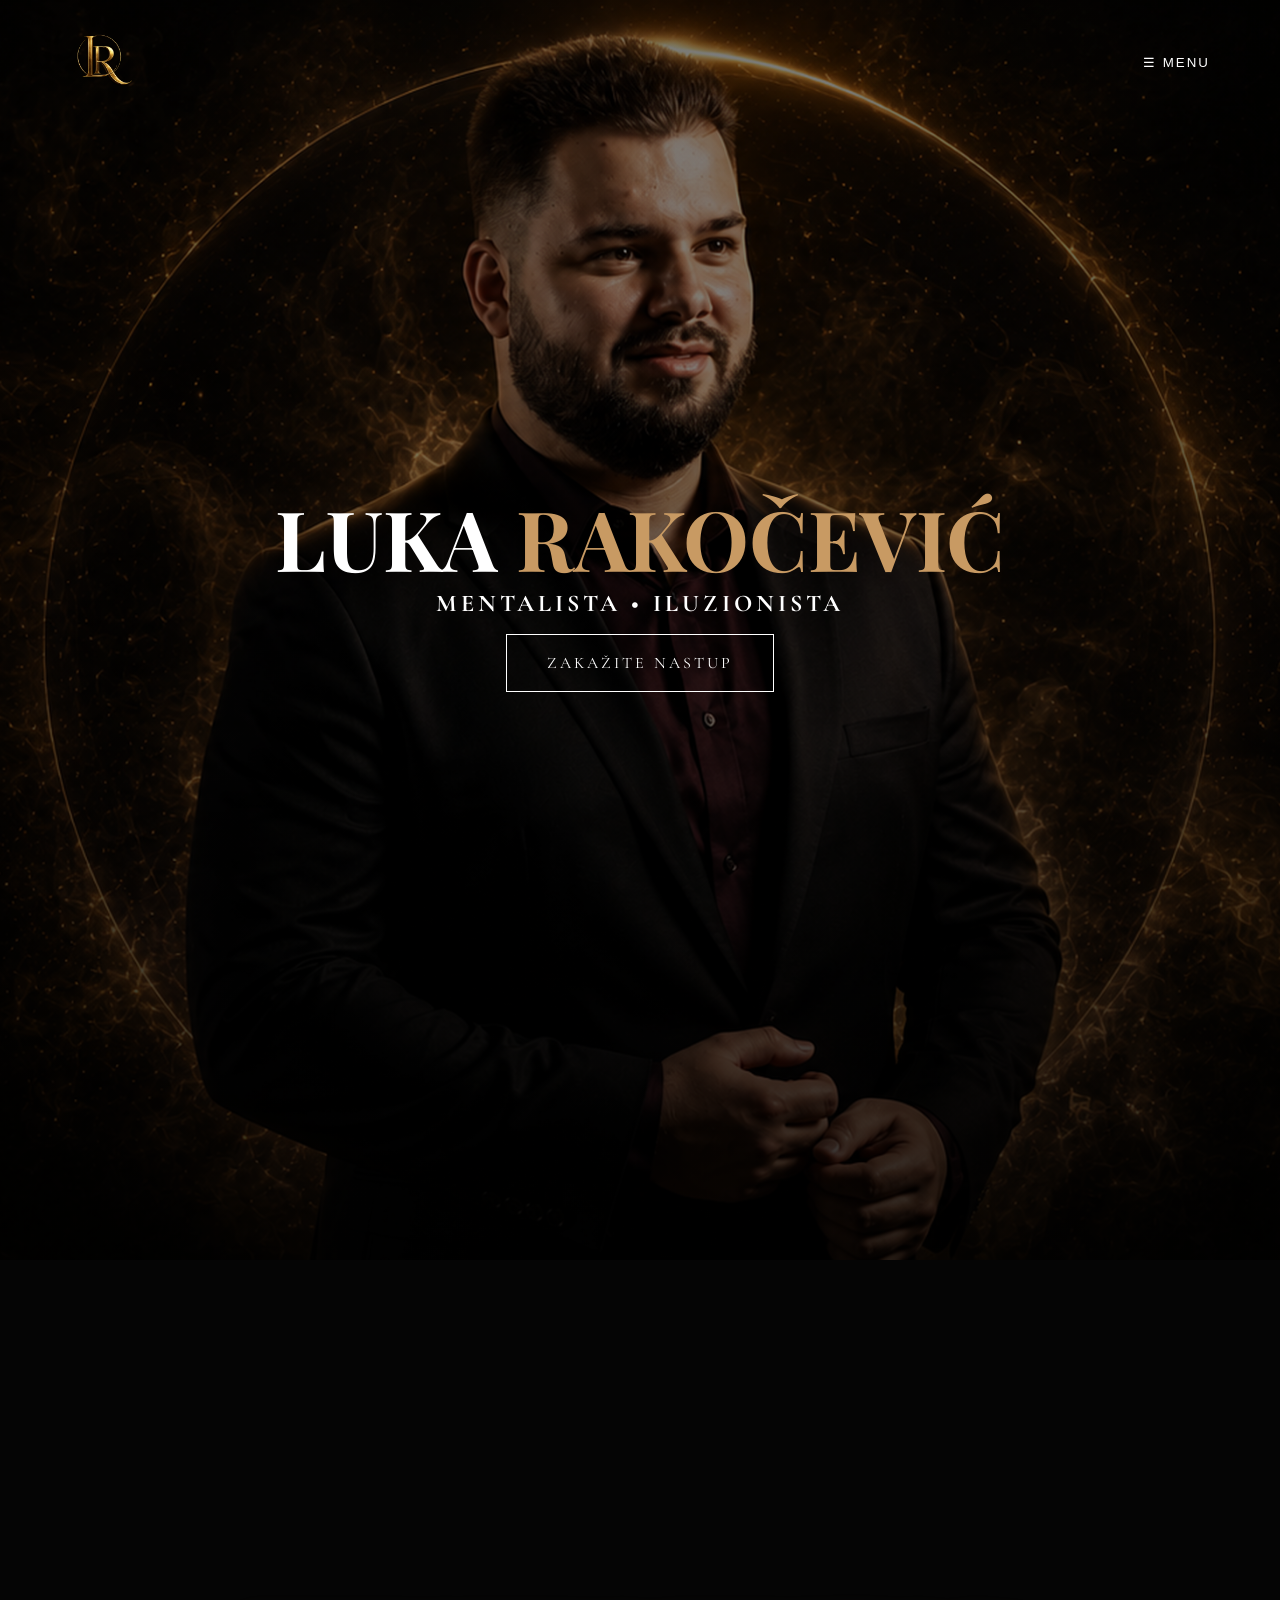
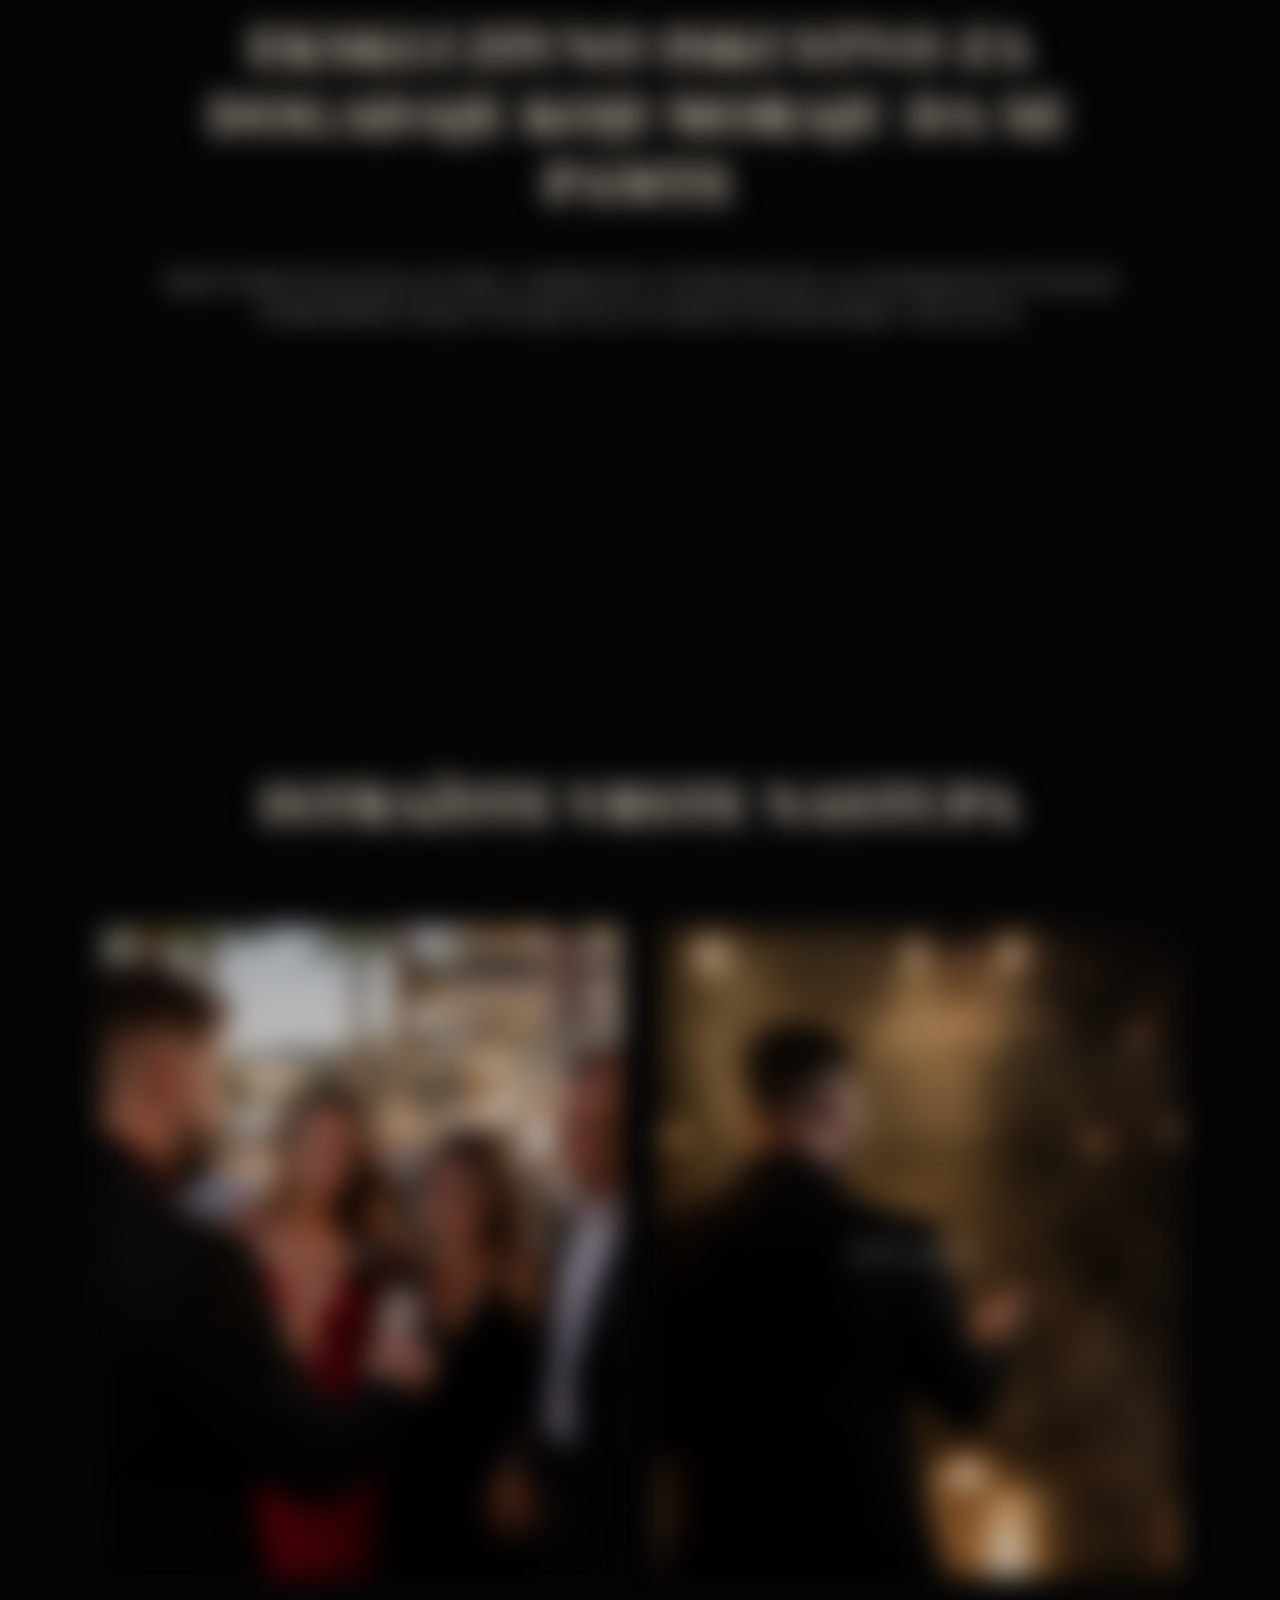
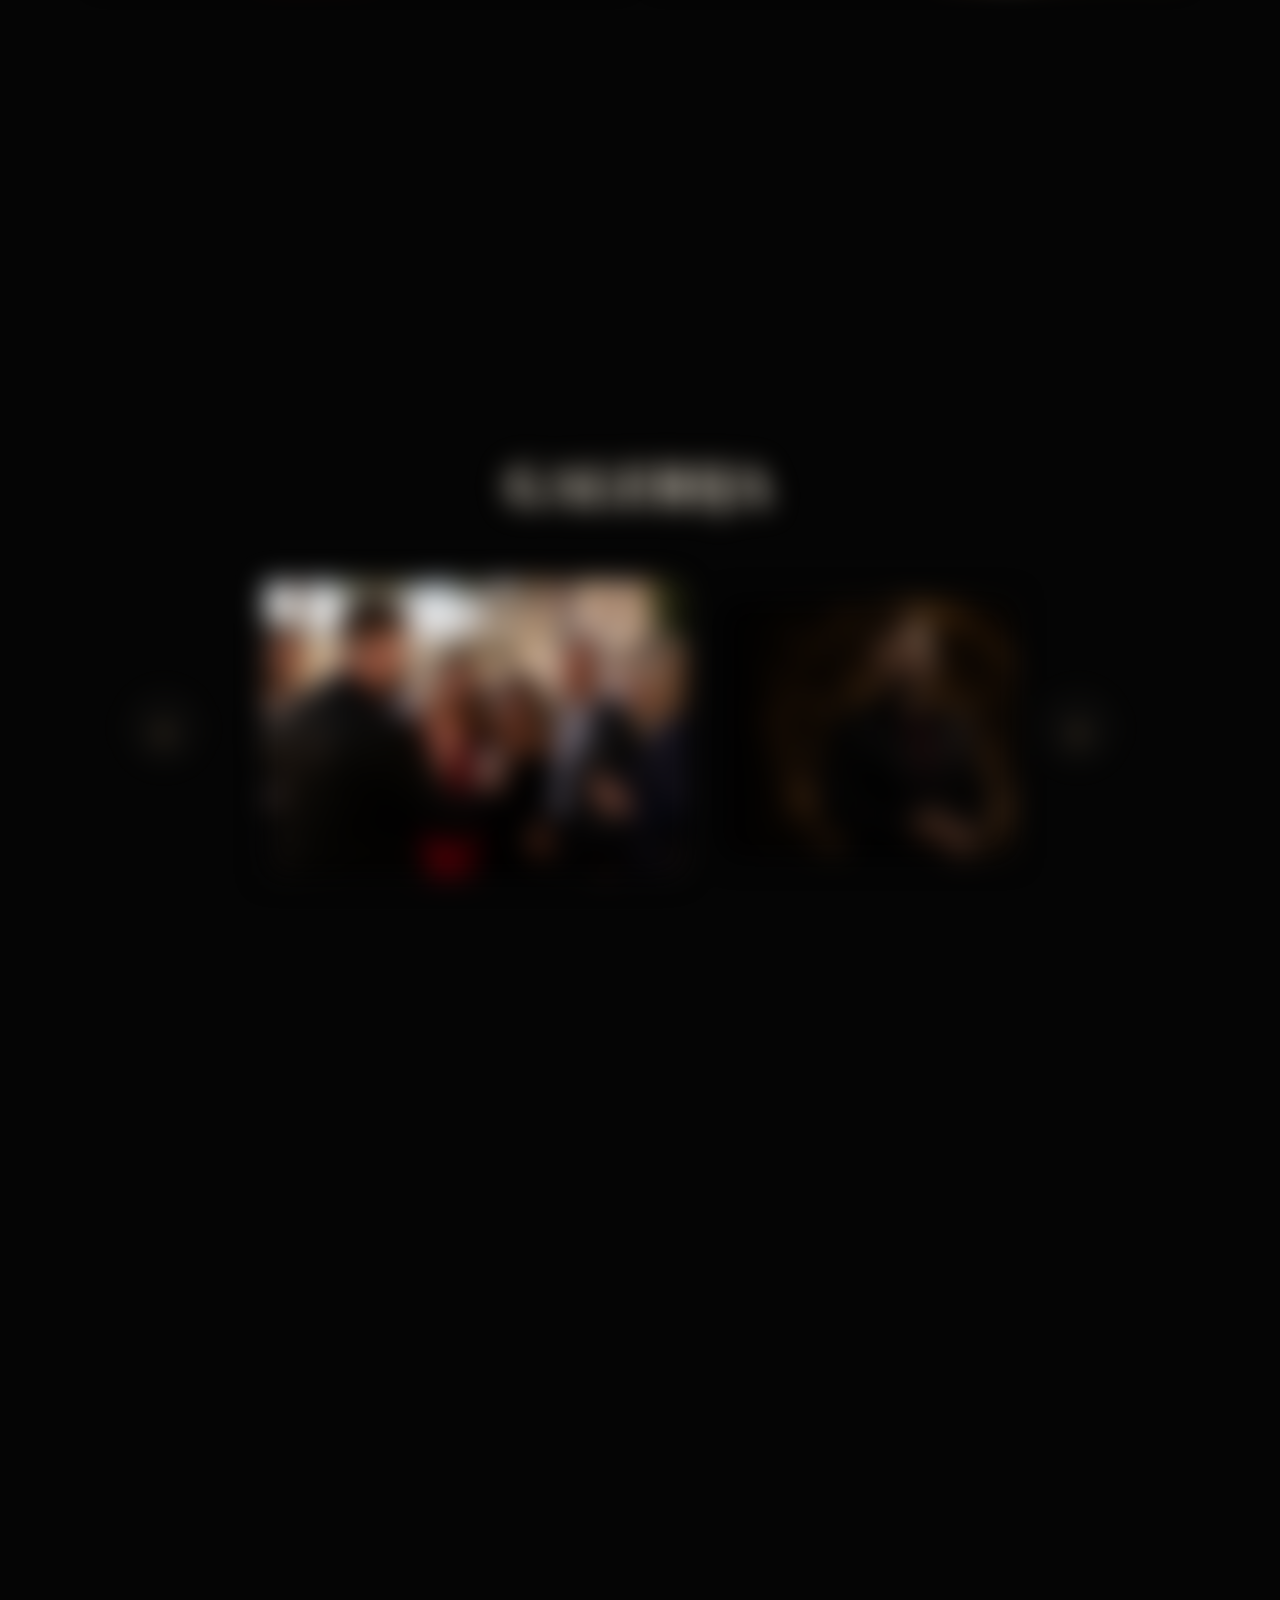
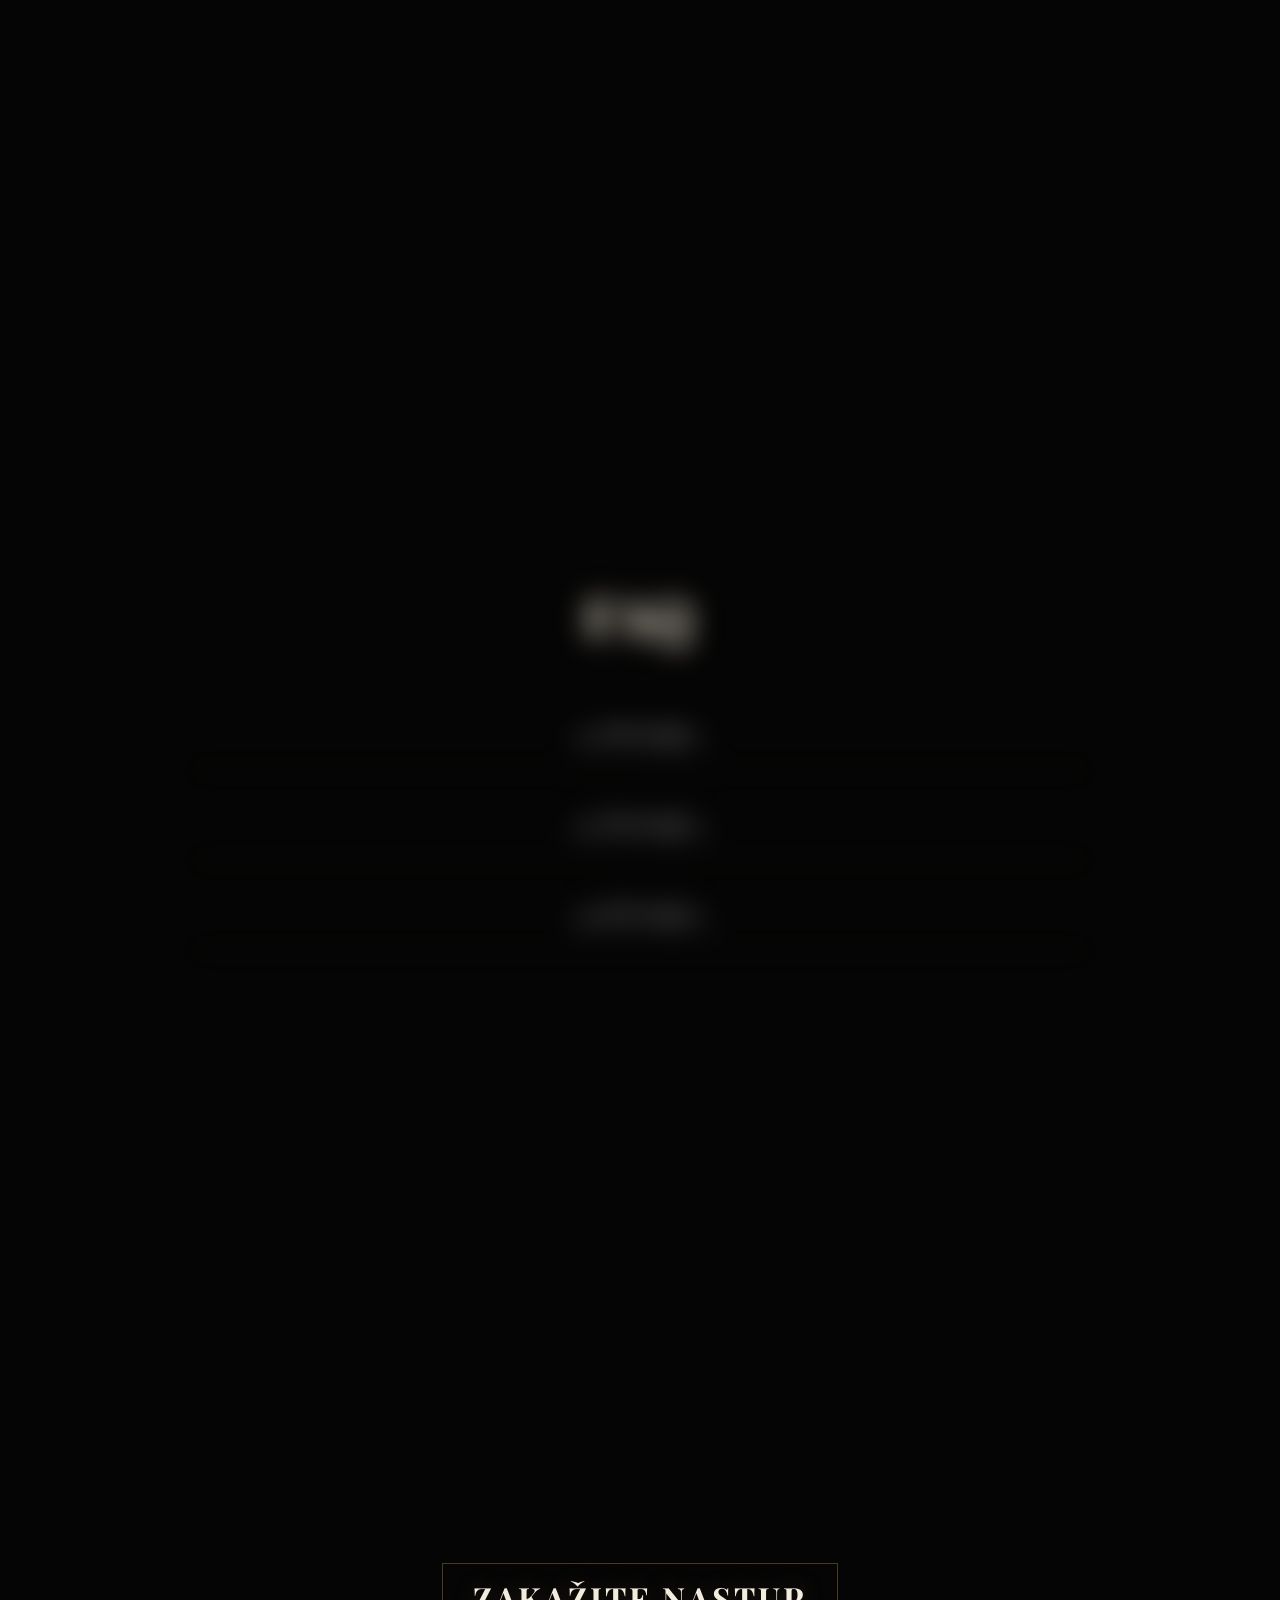
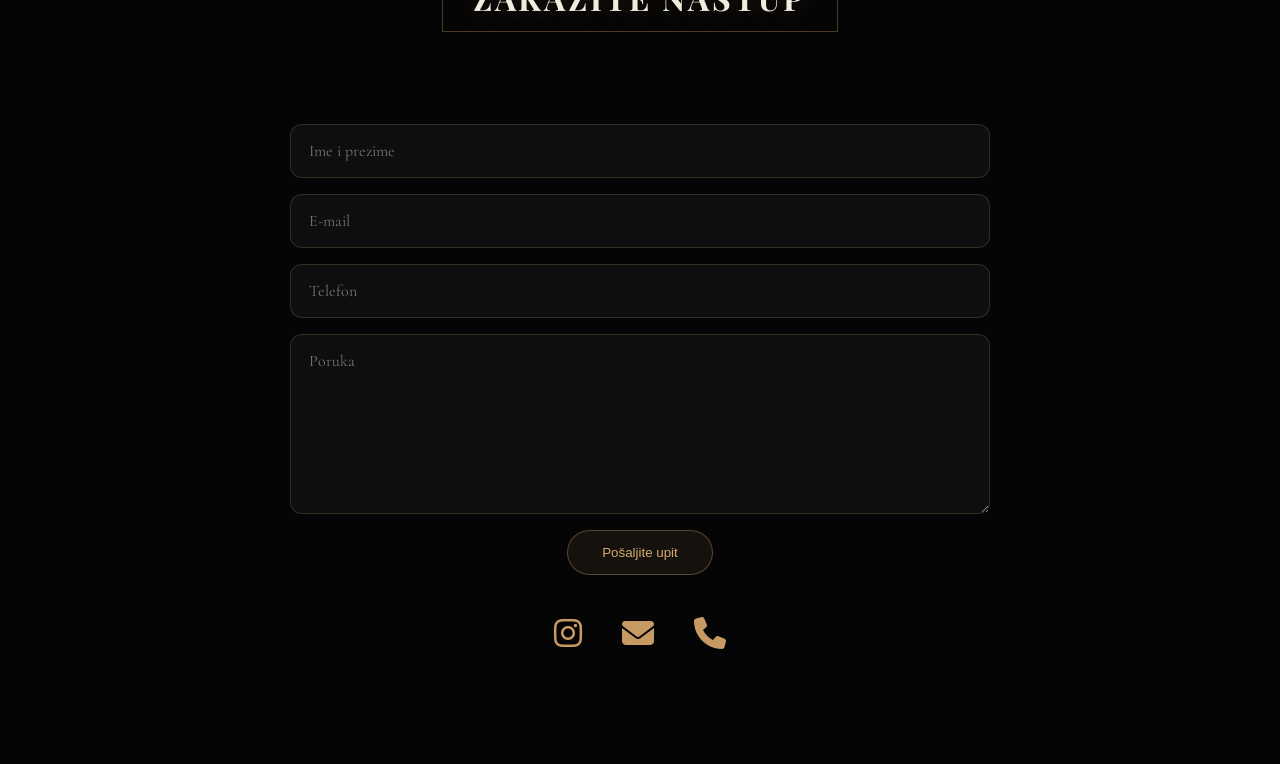
==== commit cd7c93ae: "Update index.html" ====
--- a/index.html
+++ b/index.html
@@ -19,6 +19,16 @@
 <img src="gallery1.png">
 <img src="gallery2.png">
 <img src="gallery3.png">
+<img src="gallery4.png">
+<img src="gallery5.png">
+<img src="gallery6.png">
+<img src="gallery7.png">
+<img src="gallery8.png">
+<img src="gallery9.png">
+<img src="gallery10.png">
+<img src="gallery11.png">
+<img src="gallery12.png">
+<img src="gallery13.png">
 </div>
 <div class="gallery-arrow" id="galNext">›</div>
 </div></section>
@@ -46,4 +56,4 @@
 </div>
 <div id="emailBox">rakocevicl147@gmail.com</div><div id="phoneBox">+381 61 615 5594</div>
 </footer>
-<script src="script.js"></script></body></html>+<script src="script.js"></script></body></html>
--- a/style.css
+++ b/style.css
@@ -454,19 +454,7 @@
 /* SAFE FORMATS TITLE + CARD LABELS
    Added without changing the existing HTML structure, so the card layout and images stay untouched. */
 
-#formats::before{
-    content:"ISTRAŽITE VRSTE NASTUPA";
-    grid-column:1 / -1;
-    display:block;
-    text-align:center;
-    margin:0 auto 56px;
-    font-family:'Playfair Display',serif;
-    font-size:clamp(1.05rem,2vw,1.7rem);
-    letter-spacing:.30em;
-    text-transform:uppercase;
-    color:rgba(255,255,255,.86);
-    text-shadow:0 0 22px rgba(200,154,99,.16);
-}
+
 
 /* Keep existing card images intact, only reinforce image loading */
 .closeup{
@@ -530,12 +518,7 @@
 }
 
 @media(max-width:900px){
-    #formats::before{
-        margin-bottom:38px;
-        font-size:.95rem;
-        letter-spacing:.18em;
-        padding:0 20px;
-    }
+    
 
     .closeup::after,
     .stage::after{
@@ -672,12 +655,7 @@
         padding:105px 7%!important;
     }
 
-    #formats::before{
-        margin-bottom:24px!important;
-        font-size:.92rem!important;
-        letter-spacing:.18em!important;
-        line-height:1.5!important;
-    }
+    
 
     .flip-card{
         height:58svh!important;
@@ -1040,3 +1018,20 @@
         letter-spacing:.10em !important;
     }
 }
+
+
+/* V43 definitive removal of duplicate pseudo-title */
+#formats::before,
+.formats::before{
+    content: "" !important;
+    display: none !important;
+    visibility: hidden !important;
+    opacity: 0 !important;
+    width: 0 !important;
+    height: 0 !important;
+    margin: 0 !important;
+    padding: 0 !important;
+    font-size: 0 !important;
+    line-height: 0 !important;
+    overflow: hidden !important;
+}
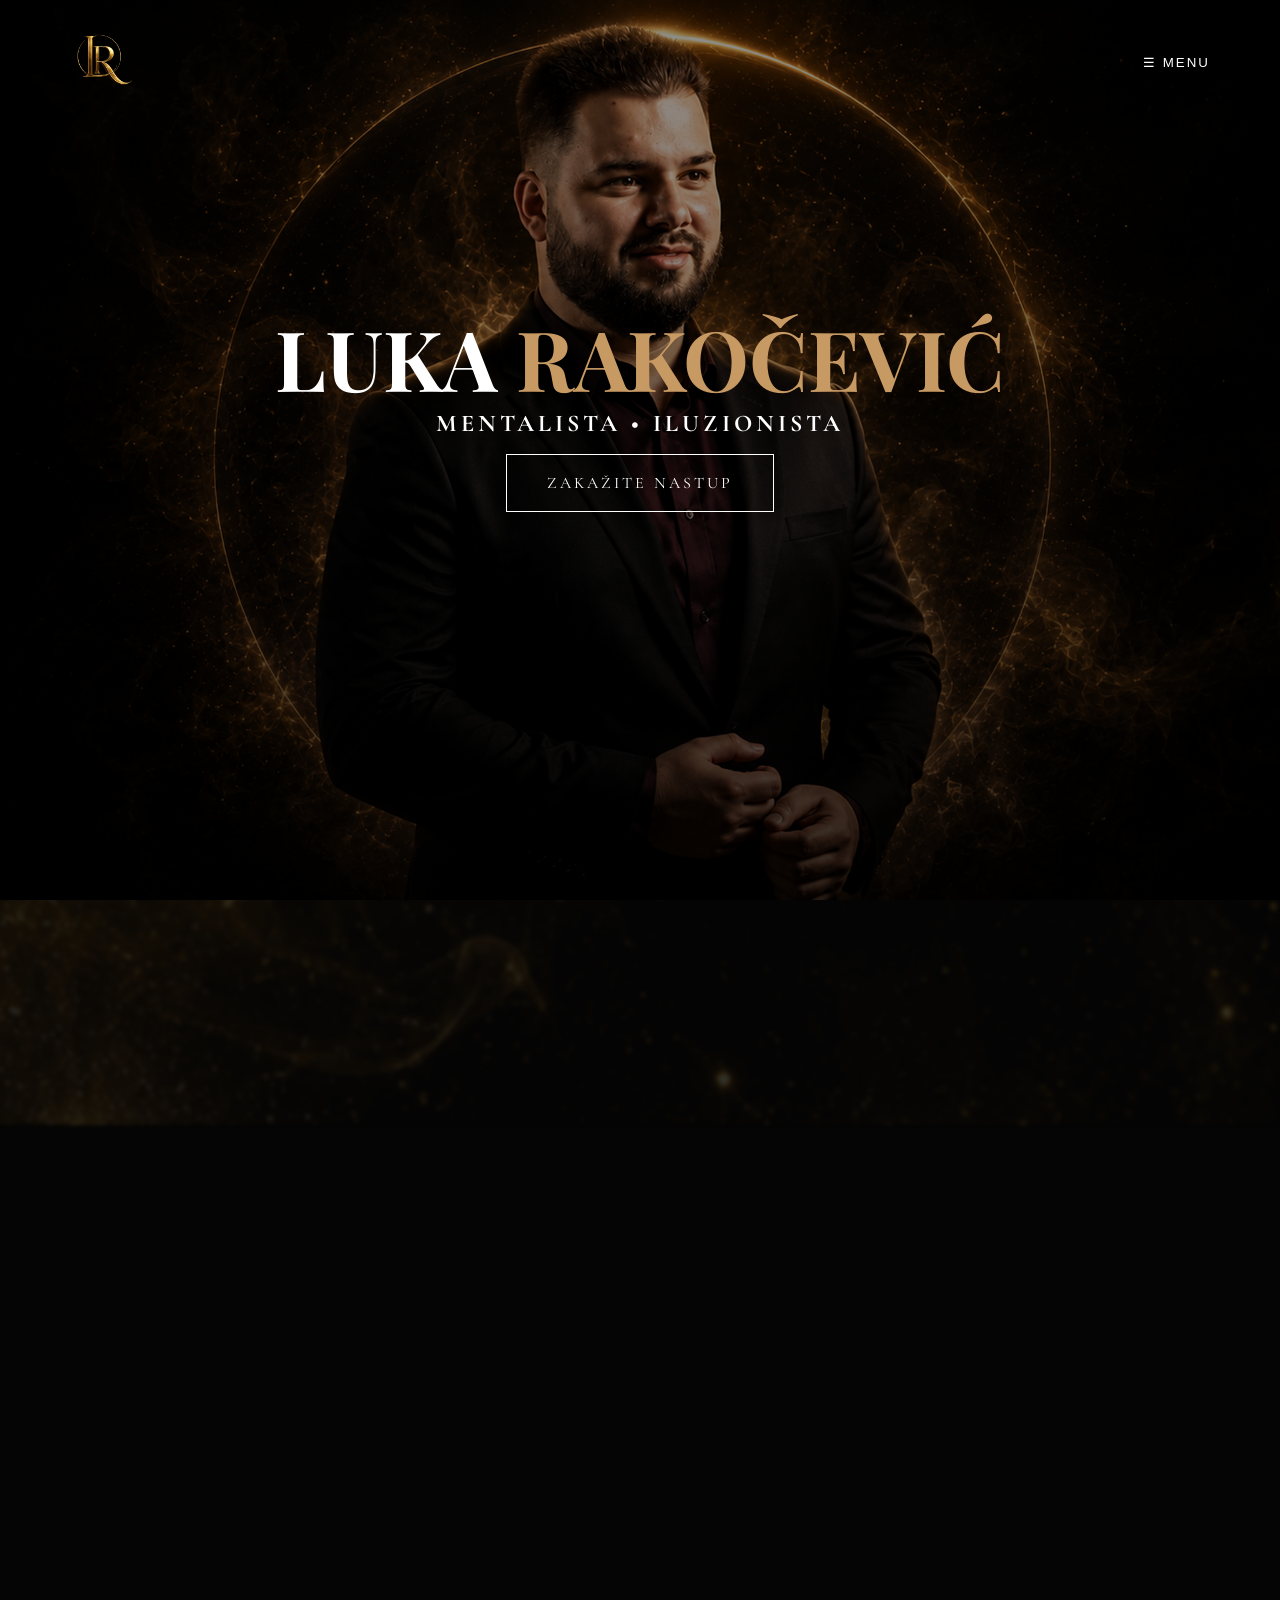
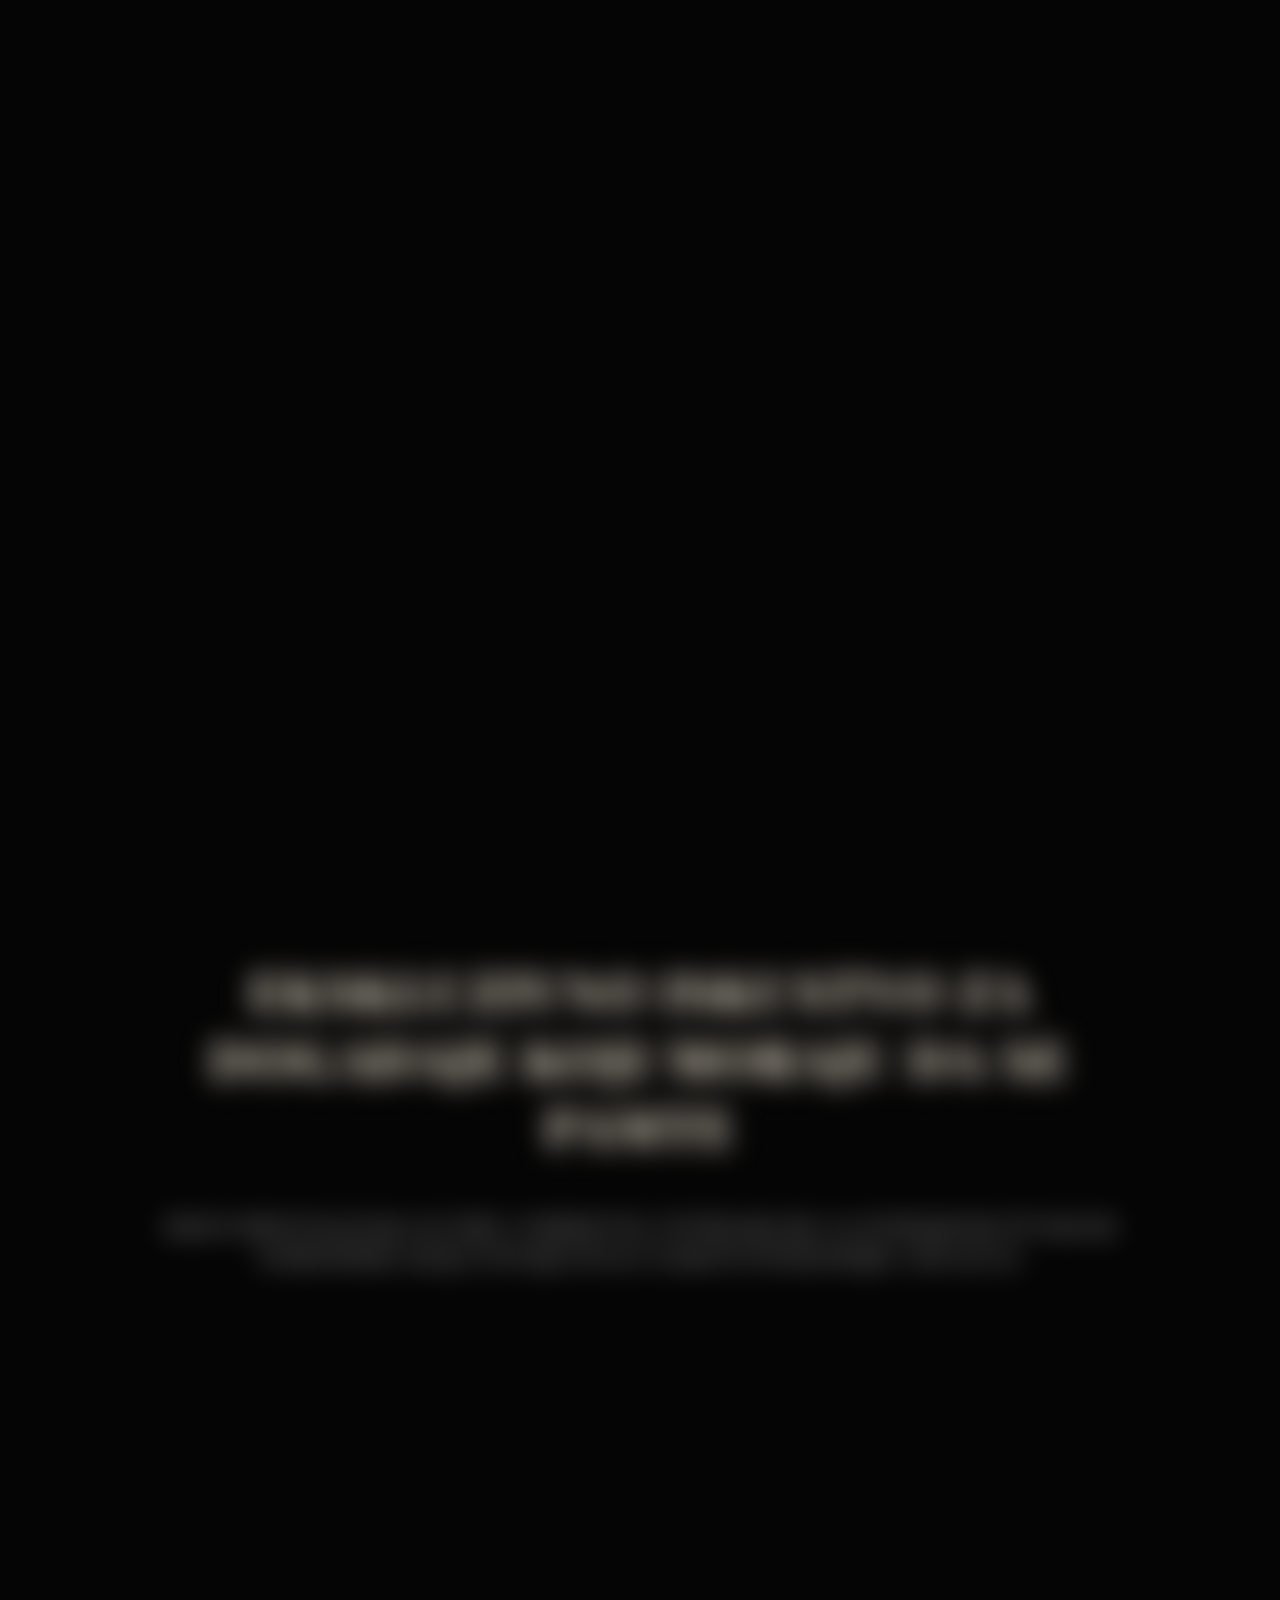
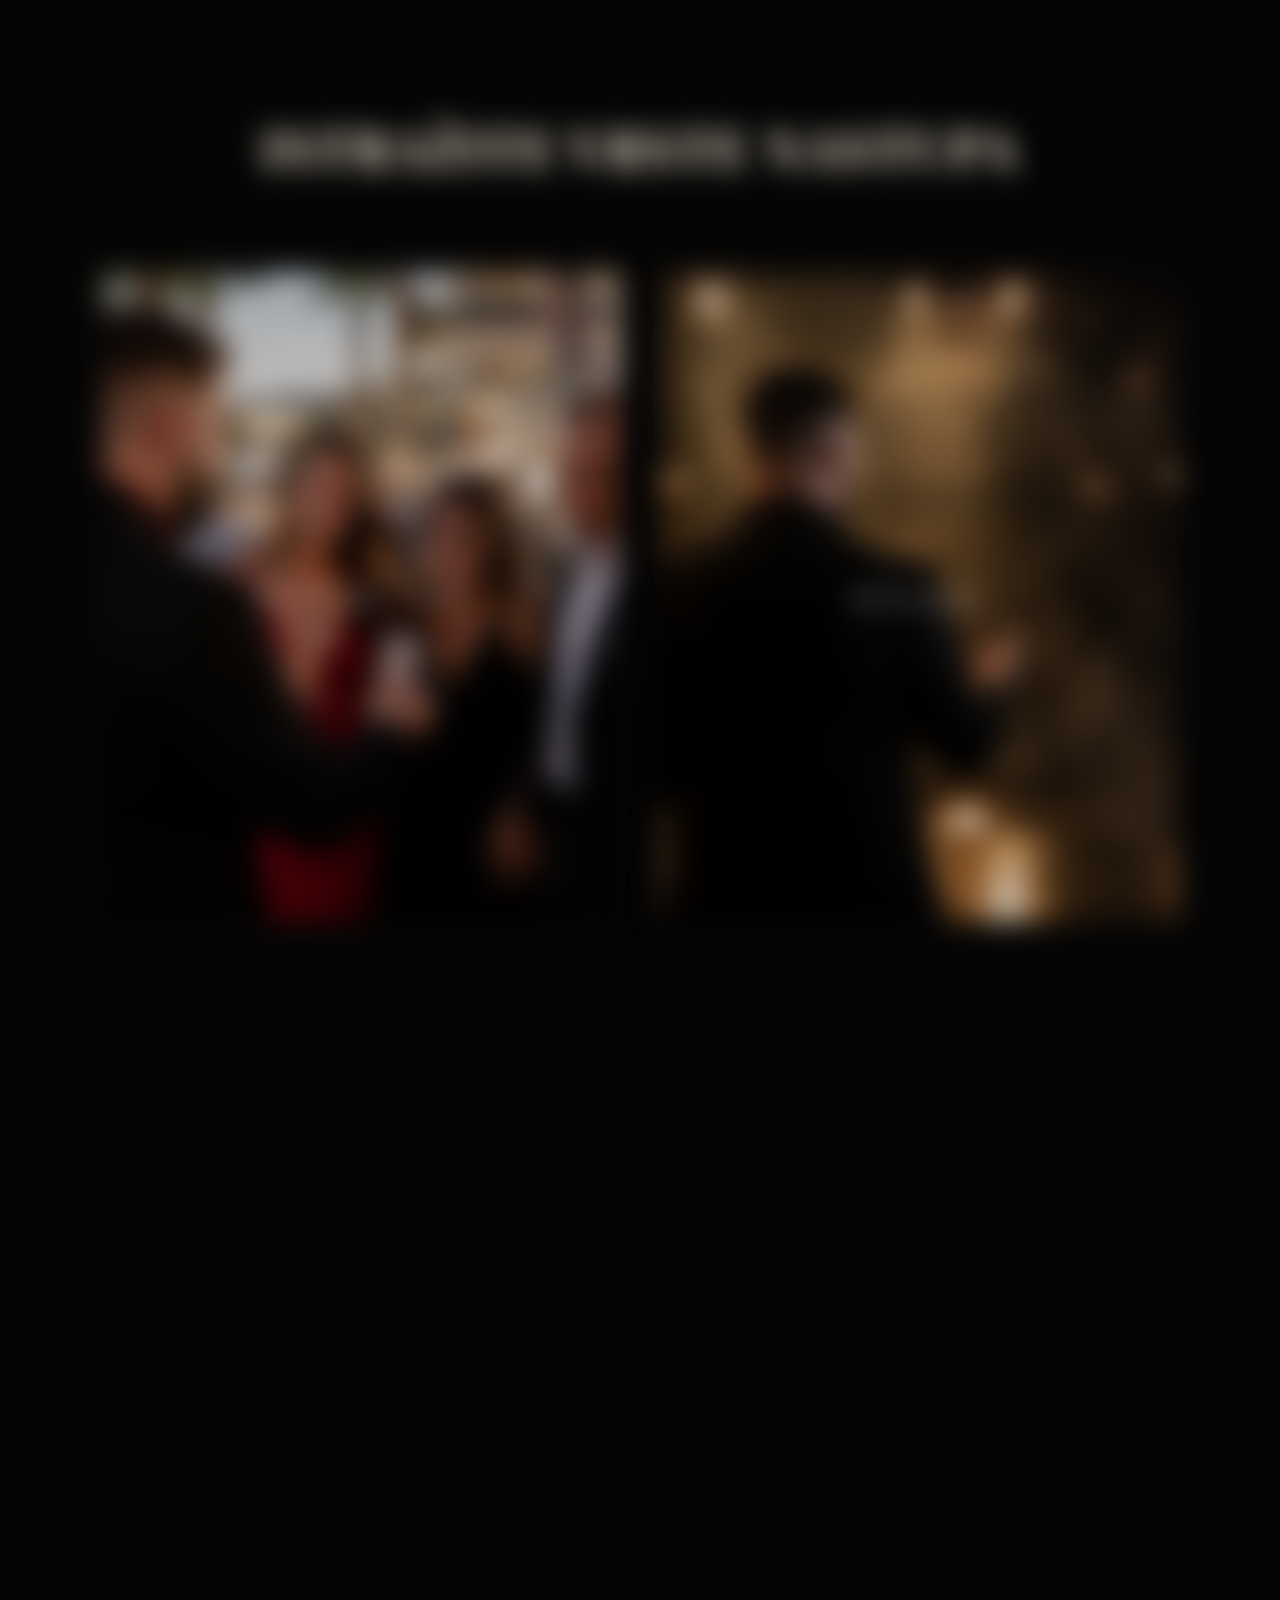
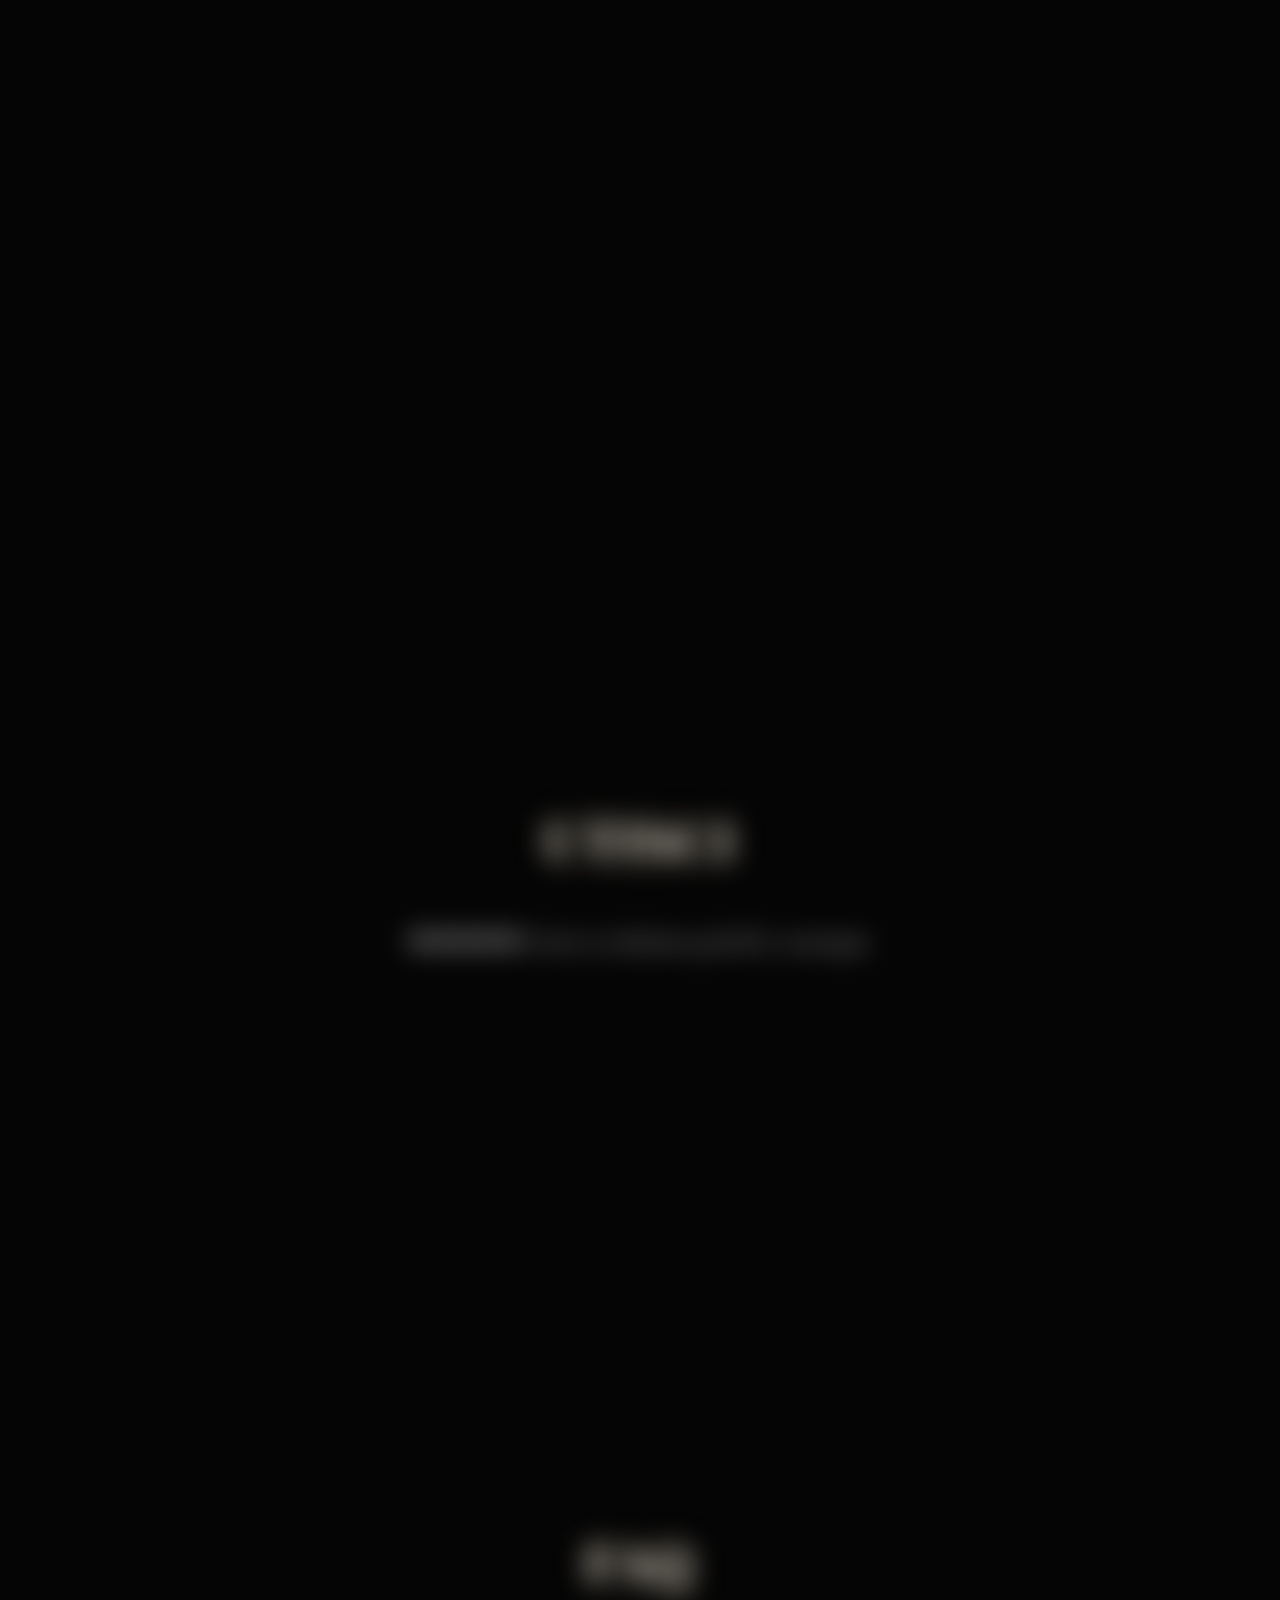
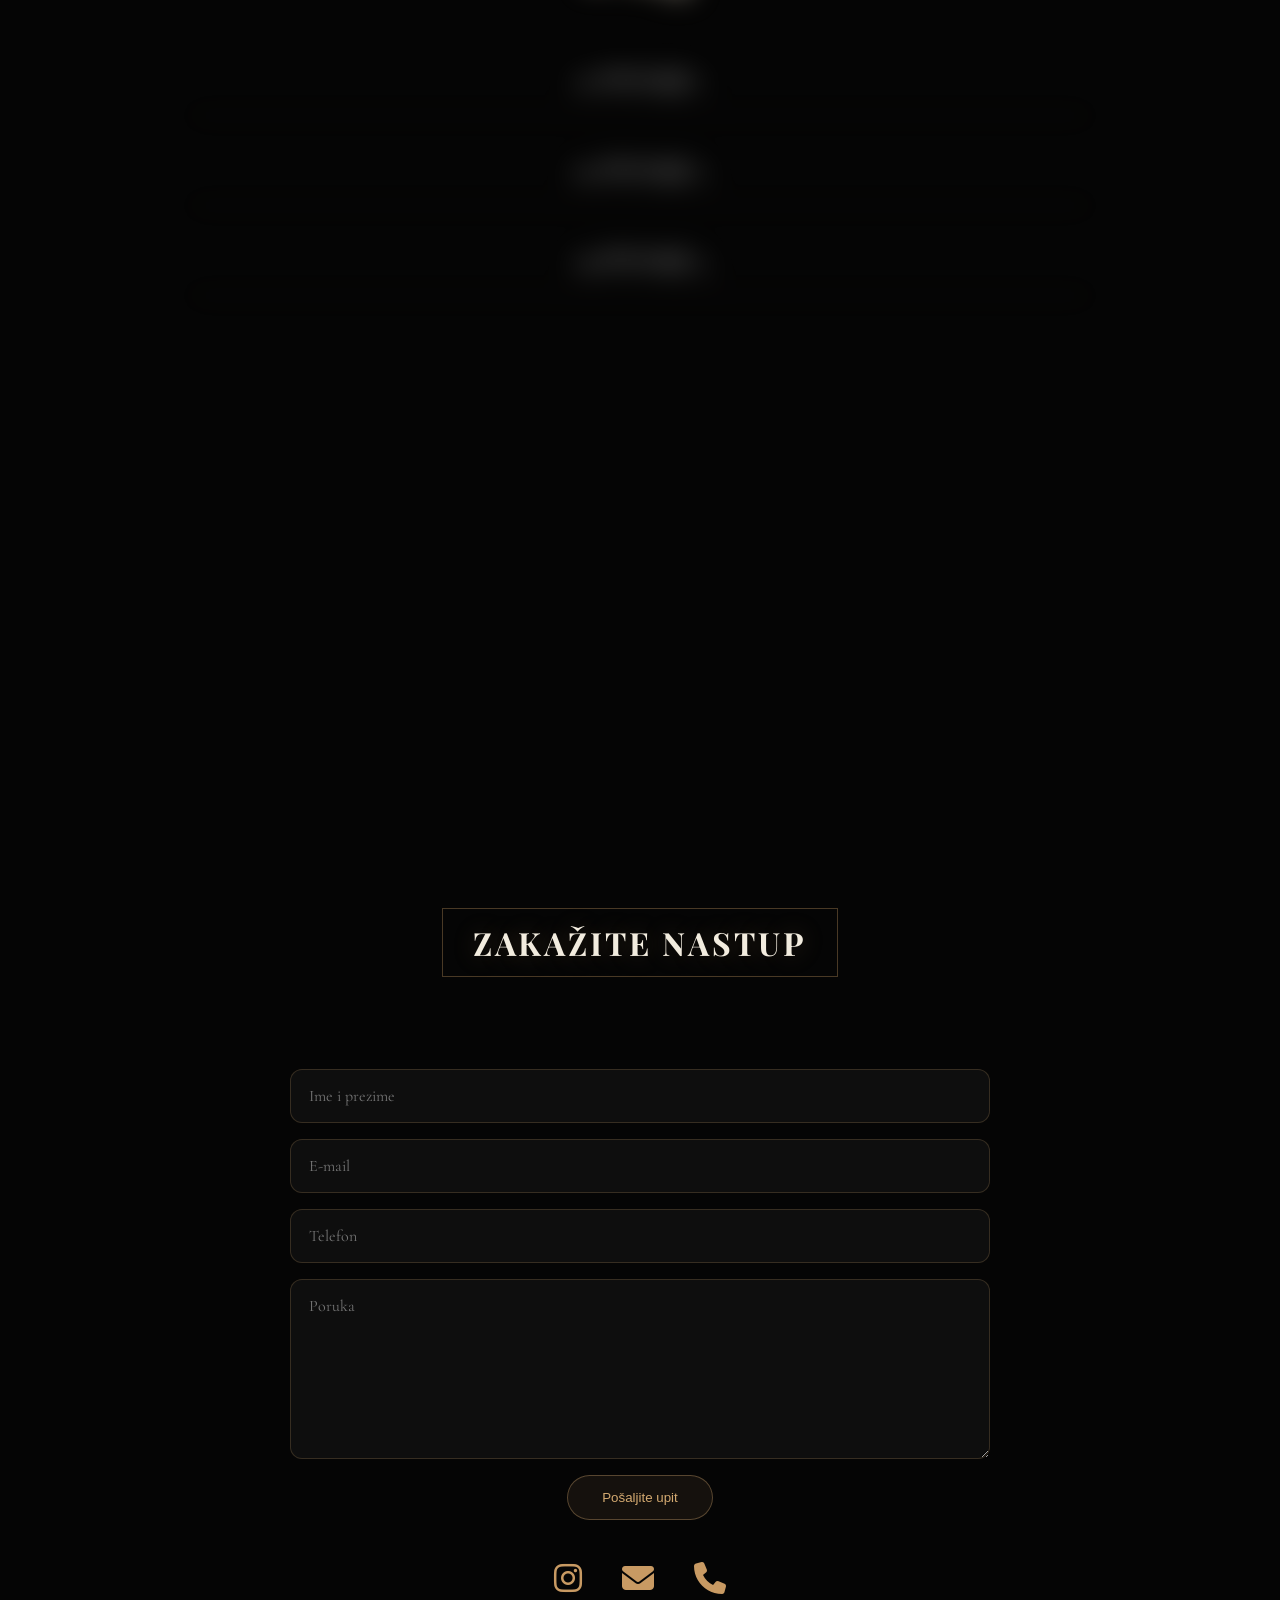
==== commit 0c4a4487: "Add files via upload" ====
--- a/index.html
+++ b/index.html
@@ -19,16 +19,6 @@
 <img src="gallery1.png">
 <img src="gallery2.png">
 <img src="gallery3.png">
-<img src="gallery4.png">
-<img src="gallery5.png">
-<img src="gallery6.png">
-<img src="gallery7.png">
-<img src="gallery8.png">
-<img src="gallery9.png">
-<img src="gallery10.png">
-<img src="gallery11.png">
-<img src="gallery12.png">
-<img src="gallery13.png">
 </div>
 <div class="gallery-arrow" id="galNext">›</div>
 </div></section>
@@ -56,4 +46,4 @@
 </div>
 <div id="emailBox">rakocevicl147@gmail.com</div><div id="phoneBox">+381 61 615 5594</div>
 </footer>
-<script src="script.js"></script></body></html>
+<script src="script.js"></script></body></html>
--- a/style.css
+++ b/style.css
@@ -1035,3 +1035,85 @@
     line-height: 0 !important;
     overflow: hidden !important;
 }
+
+
+/* Cinematic pinned hero scroll */
+:root{
+    --hero-pin-height:245vh;
+    --hero-copy-y:0px;
+    --hero-bg-y:0px;
+}
+
+.hero{
+    display:block!important;
+    height:var(--hero-pin-height)!important;
+    min-height:var(--hero-pin-height)!important;
+    position:relative!important;
+    overflow:visible!important;
+    background:none!important;
+    isolation:isolate;
+}
+
+.hero::before{
+    content:""!important;
+    position:sticky!important;
+    top:0;
+    display:block!important;
+    width:100%;
+    height:100vh;
+    background:
+        radial-gradient(circle, transparent 30%, rgba(0,0,0,.38) 100%),
+        url("hero.png") center calc(50% + var(--hero-bg-y)) / cover no-repeat;
+    z-index:0;
+    will-change:background-position;
+}
+
+.hero .overlay{
+    position:sticky!important;
+    top:0;
+    height:100vh;
+    width:100%;
+    margin-top:-100vh;
+    background:linear-gradient(rgba(0,0,0,.35),rgba(0,0,0,.74))!important;
+    z-index:1;
+    pointer-events:none;
+}
+
+.hero-content{
+    position:sticky!important;
+    top:0;
+    height:100vh;
+    min-height:100vh;
+    margin-top:-100vh;
+    display:flex!important;
+    flex-direction:column;
+    align-items:center;
+    justify-content:center;
+    text-align:center;
+    z-index:2;
+    animation:none!important;
+    transform:translate3d(0,calc(-4vh + var(--hero-copy-y)),0)!important;
+    will-change:transform;
+}
+
+@media (max-width:900px){
+    :root{
+        --hero-pin-height:215svh;
+    }
+
+    .hero::before,
+    .hero .overlay,
+    .hero-content{
+        height:100svh;
+        min-height:100svh;
+    }
+
+    .hero .overlay,
+    .hero-content{
+        margin-top:-100svh;
+    }
+
+    .hero-content{
+        transform:translate3d(0,calc(-2vh + var(--hero-copy-y)),0)!important;
+    }
+}
